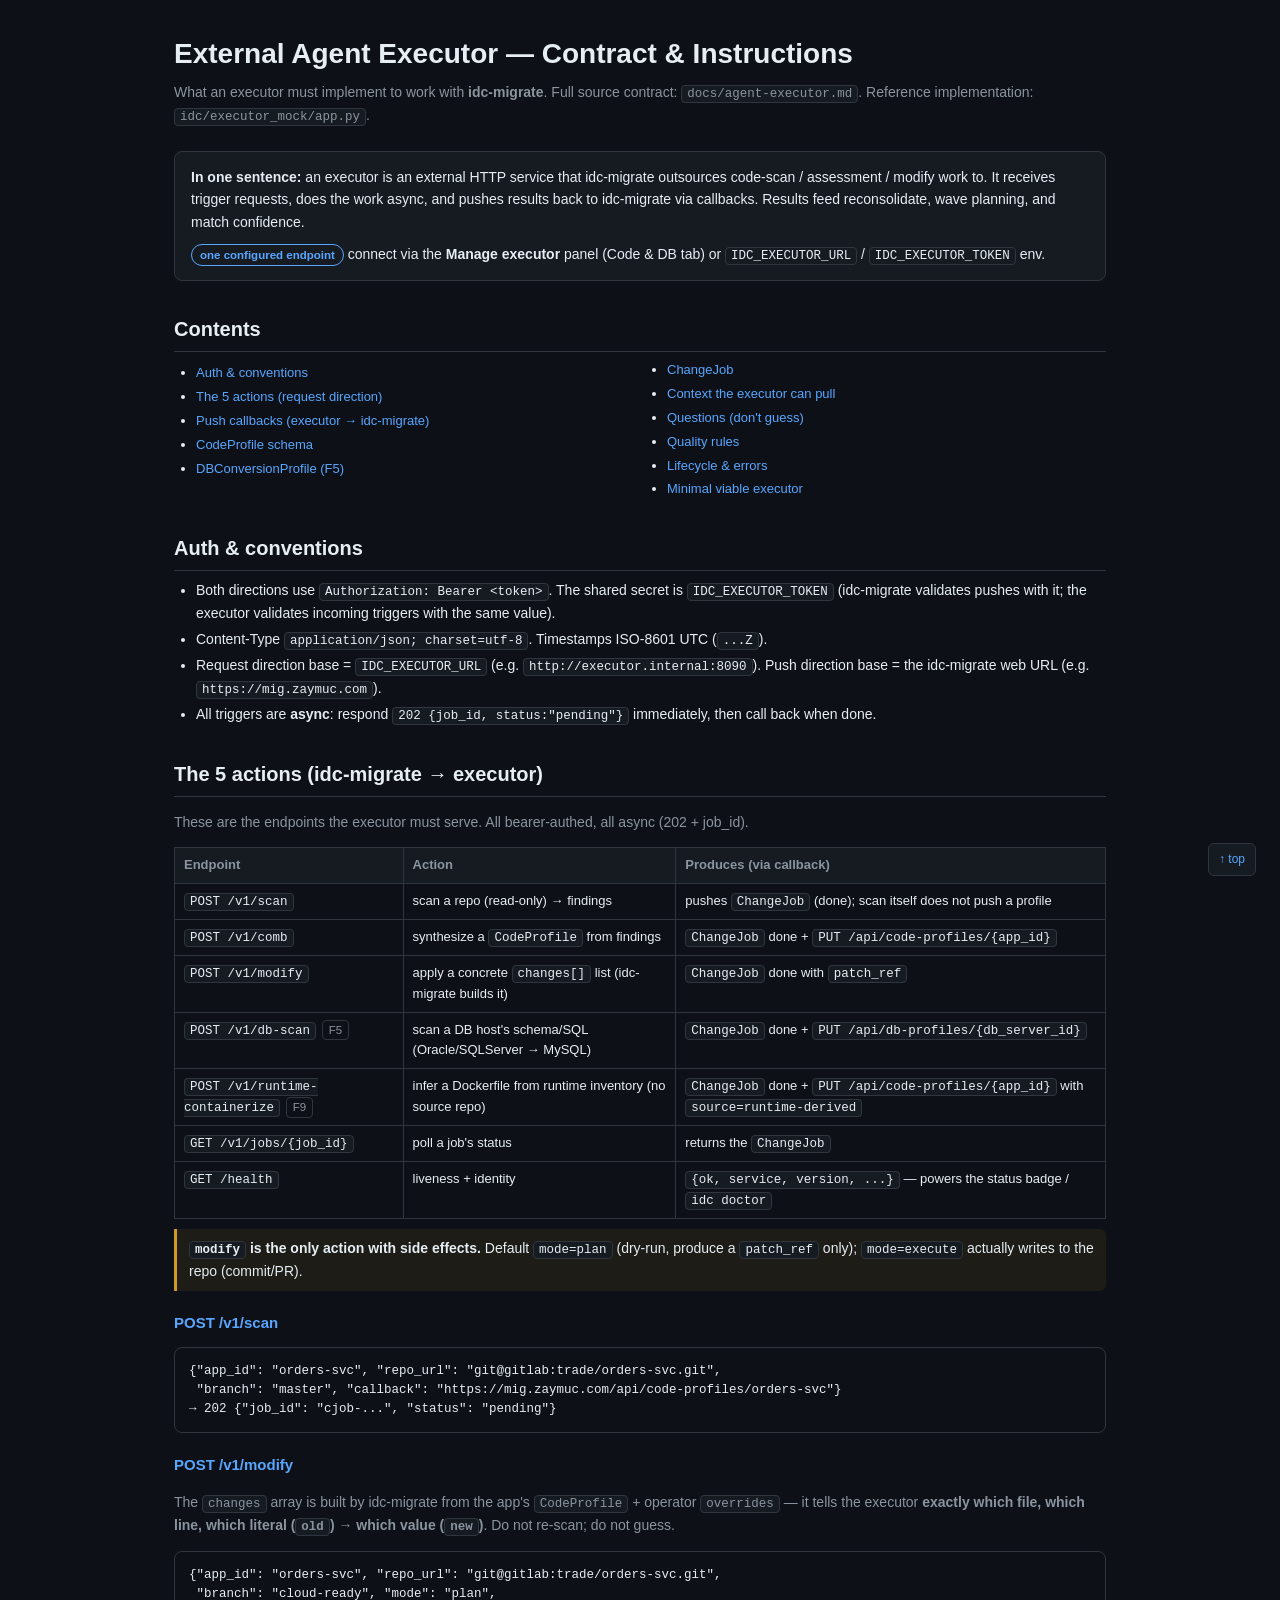
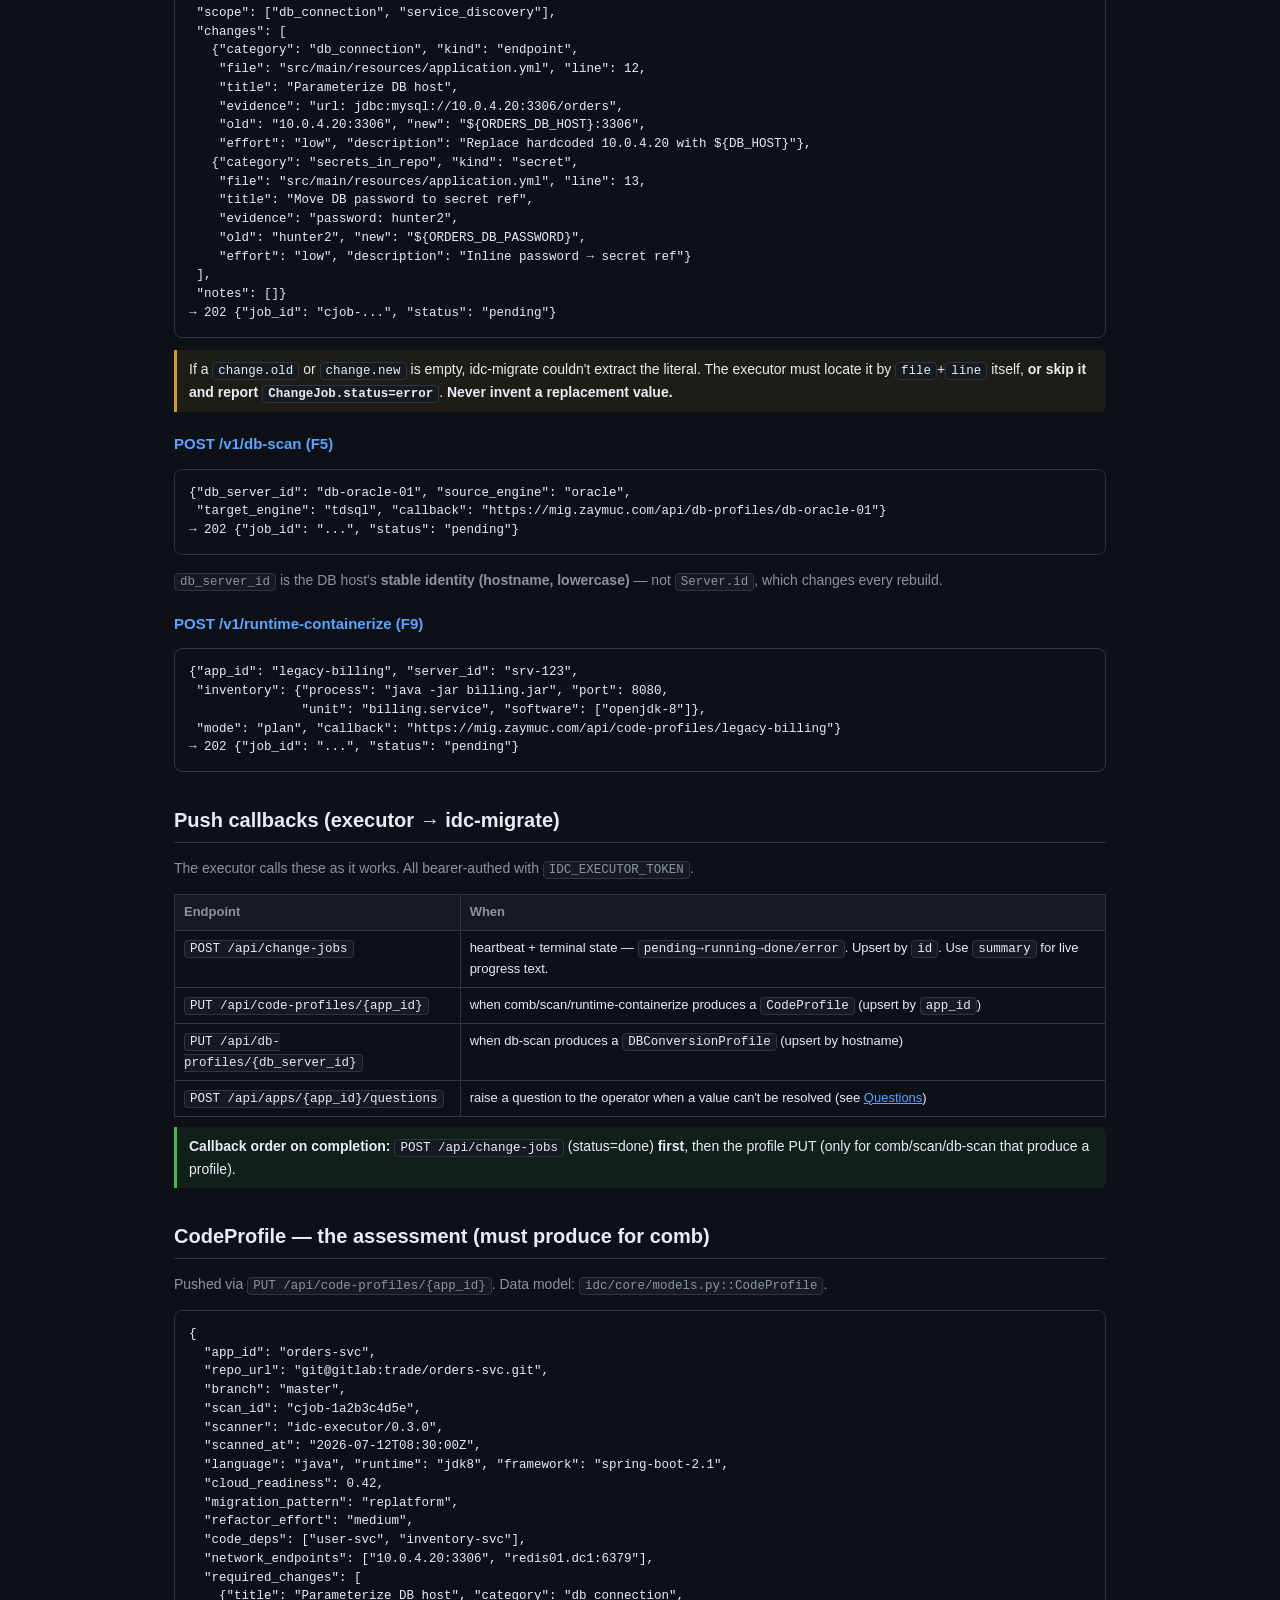
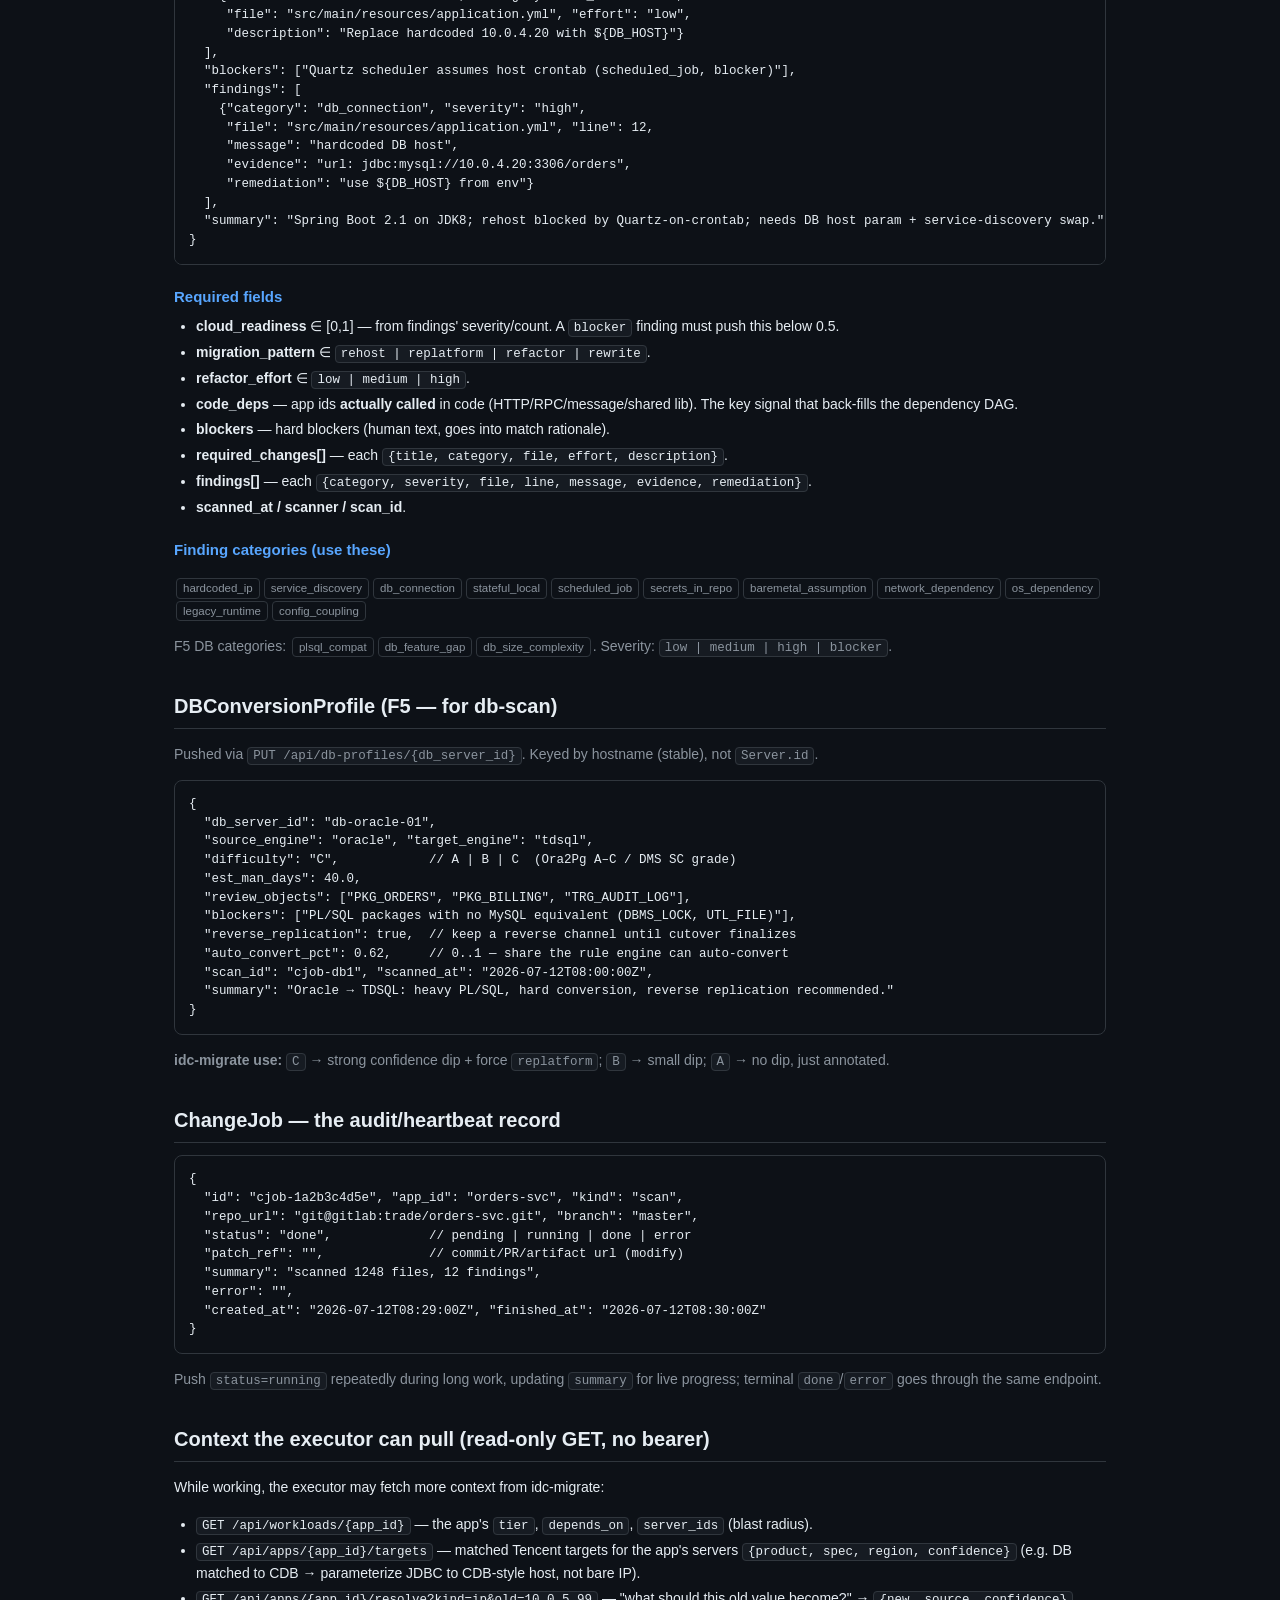
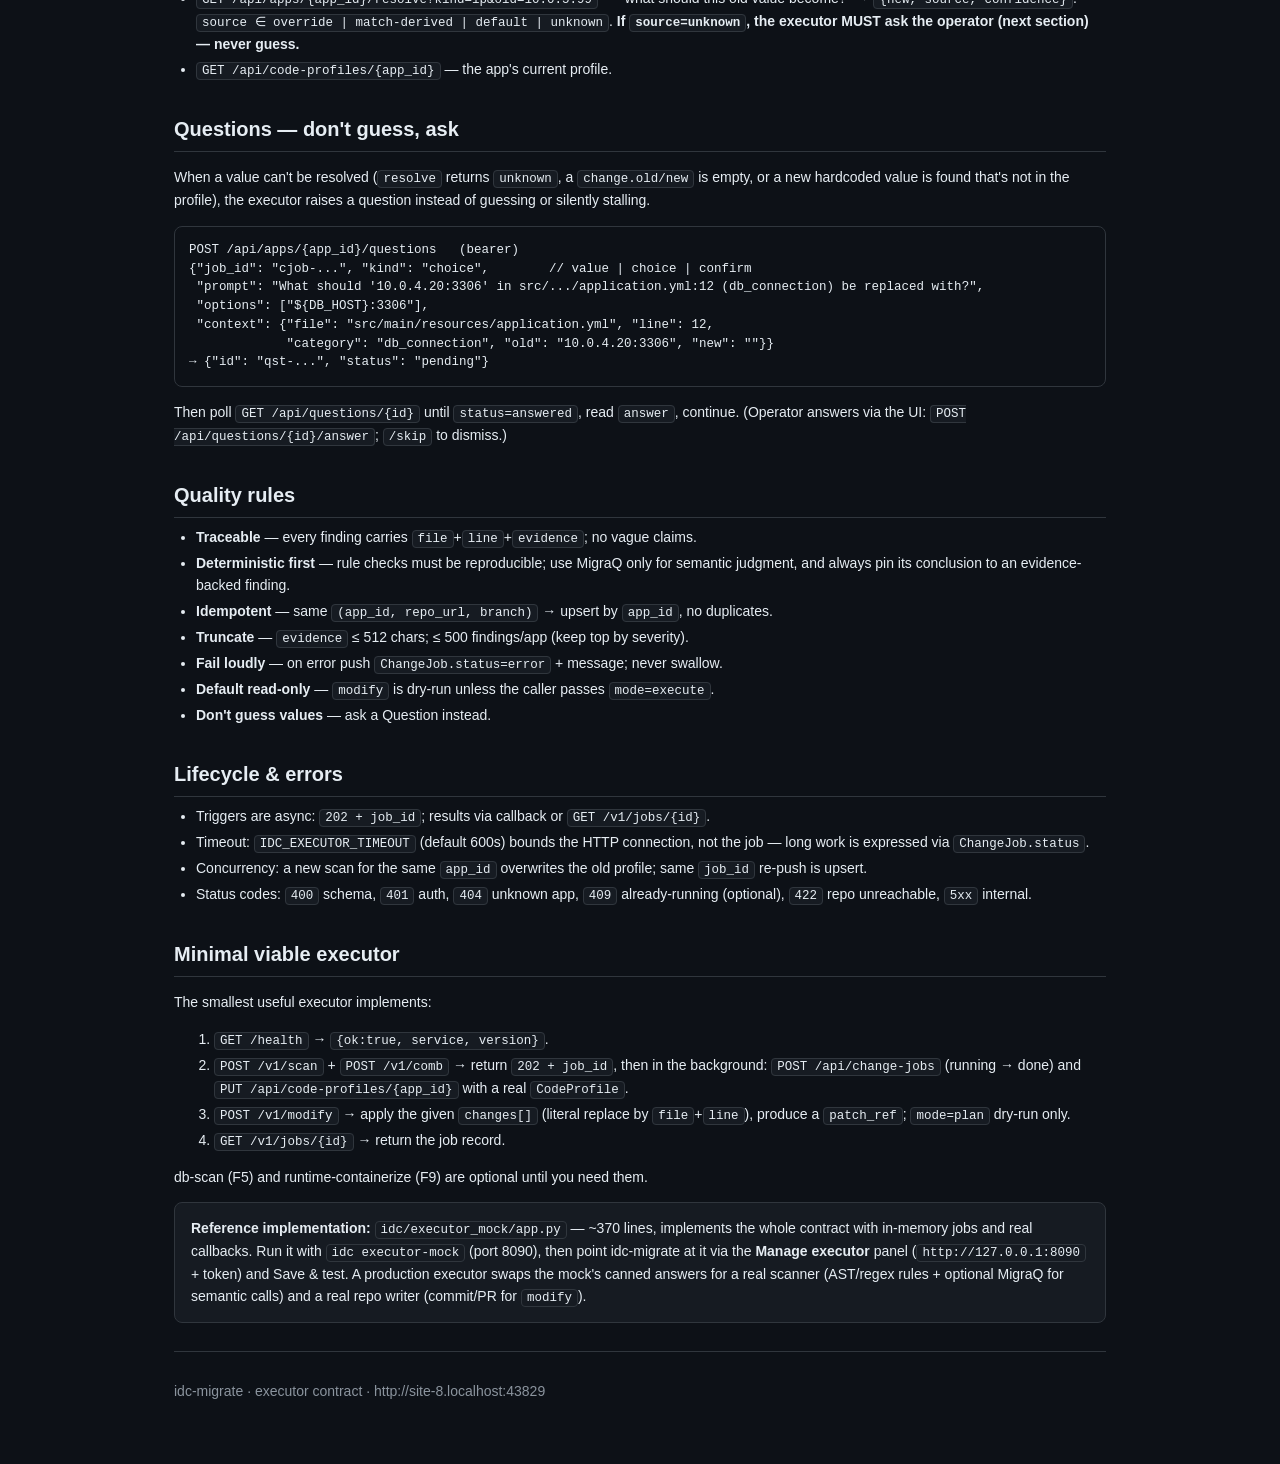
==== web/executor.html @ 14759201 "docs(executor): self-contained executor contract page at /executor A public, shareable HTML page an " ====
<!doctype html>
<html lang="en">
<head>
<meta charset="utf-8"/>
<meta name="viewport" content="width=device-width, initial-scale=1"/>
<title>Executor contract · idc-migrate</title>
<style>
  :root{--bg:#0d1117;--card:#161b22;--border:#30363d;--fg:#e6edf3;--muted:#8b949e;--accent:#58a6ff;--green:#3fb950;--amber:#d29922;--red:#f85149;--code:#0d1117}
  *{box-sizing:border-box}
  body{margin:0;background:var(--bg);color:var(--fg);font:14px/1.6 -apple-system,Segoe UI,Roboto,Helvetica,Arial,sans-serif}
  .wrap{max-width:980px;margin:0 auto;padding:32px 24px 80px}
  h1{font-size:28px;margin:0 0 4px}
  h2{font-size:20px;margin:32px 0 8px;padding-bottom:6px;border-bottom:1px solid var(--border)}
  h3{font-size:15px;margin:20px 0 6px;color:var(--accent)}
  .sub{color:var(--muted);margin:0 0 24px}
  a{color:var(--accent)}
  code,pre{font-family:ui-monospace,SFMono-Regular,Menlo,Consolas,monospace}
  code{background:var(--card);border:1px solid var(--border);padding:1px 5px;border-radius:4px;font-size:12.5px}
  pre{background:var(--code);border:1px solid var(--border);border-radius:8px;padding:14px;overflow:auto;font-size:12.5px;line-height:1.5}
  pre code{background:none;border:0;padding:0;font-size:inherit}
  table{width:100%;border-collapse:collapse;margin:10px 0;font-size:13px}
  th,td{border:1px solid var(--border);padding:7px 9px;text-align:left;vertical-align:top}
  th{background:var(--card);color:var(--muted);font-weight:600}
  .card{background:var(--card);border:1px solid var(--border);border-radius:8px;padding:14px 16px;margin:12px 0}
  .pill{display:inline-block;padding:1px 8px;border-radius:99px;font-size:11.5px;font-weight:600;border:1px solid var(--border)}
  .p-green{color:var(--green);border-color:var(--green)}
  .p-amber{color:var(--amber);border-color:var(--amber)}
  .p-red{color:var(--red);border-color:var(--red)}
  .p-blue{color:var(--accent);border-color:var(--accent)}
  ul{margin:6px 0;padding-left:22px}
  li{margin:3px 0}
  .muted{color:var(--muted)}
  .tag{display:inline-block;background:var(--bg);border:1px solid var(--border);border-radius:4px;padding:0 6px;font-size:11.5px;color:var(--muted);margin:0 2px}
  .toc{columns:2;column-gap:32px;font-size:13px}
  .toc a{text-decoration:none}
  .toc li{break-inside:avoid}
  .note{border-left:3px solid var(--amber);padding:8px 12px;background:rgba(210,153,34,.08);border-radius:0 6px 6px 0}
  .ok{border-left-color:var(--green);background:rgba(63,185,80,.08)}
  hr{border:0;border-top:1px solid var(--border);margin:28px 0}
  .top{position:fixed;right:24px;bottom:24px;background:var(--card);border:1px solid var(--border);border-radius:6px;padding:6px 10px;text-decoration:none;font-size:12px}
</style>
</head>
<body>
<div class="wrap">
  <h1>External Agent Executor — Contract &amp; Instructions</h1>
  <p class="sub">What an executor must implement to work with <b>idc-migrate</b>. Full source contract: <code>docs/agent-executor.md</code>. Reference implementation: <code>idc/executor_mock/app.py</code>.</p>

  <div class="card">
    <b>In one sentence:</b> an executor is an external HTTP service that idc-migrate outsources code-scan / assessment / modify work to. It receives trigger requests, does the work async, and pushes results back to idc-migrate via callbacks. Results feed reconsolidate, wave planning, and match confidence.
    <p style="margin:10px 0 0"><span class="pill p-blue">one configured endpoint</span> connect via the <b>Manage executor</b> panel (Code &amp; DB tab) or <code>IDC_EXECUTOR_URL</code> / <code>IDC_EXECUTOR_TOKEN</code> env.</p>
  </div>

  <h2 id="toc">Contents</h2>
  <ul class="toc">
    <li><a href="#auth">Auth &amp; conventions</a></li>
    <li><a href="#actions">The 5 actions (request direction)</a></li>
    <li><a href="#push">Push callbacks (executor → idc-migrate)</a></li>
    <li><a href="#codeprofile">CodeProfile schema</a></li>
    <li><a href="#dbprofile">DBConversionProfile (F5)</a></li>
    <li><a href="#changejob">ChangeJob</a></li>
    <li><a href="#context">Context the executor can pull</a></li>
    <li><a href="#questions">Questions (don't guess)</a></li>
    <li><a href="#quality">Quality rules</a></li>
    <li><a href="#lifecycle">Lifecycle &amp; errors</a></li>
    <li><a href="#minimal">Minimal viable executor</a></li>
  </ul>

  <h2 id="auth">Auth &amp; conventions</h2>
  <ul>
    <li>Both directions use <code>Authorization: Bearer &lt;token&gt;</code>. The shared secret is <code>IDC_EXECUTOR_TOKEN</code> (idc-migrate validates pushes with it; the executor validates incoming triggers with the same value).</li>
    <li>Content-Type <code>application/json; charset=utf-8</code>. Timestamps ISO-8601 UTC (<code>...Z</code>).</li>
    <li>Request direction base = <code>IDC_EXECUTOR_URL</code> (e.g. <code>http://executor.internal:8090</code>). Push direction base = the idc-migrate web URL (e.g. <code>https://mig.zaymuc.com</code>).</li>
    <li>All triggers are <b>async</b>: respond <code>202 {job_id, status:"pending"}</code> immediately, then call back when done.</li>
  </ul>

  <h2 id="actions">The 5 actions (idc-migrate → executor)</h2>
  <p class="muted">These are the endpoints the executor must serve. All bearer-authed, all async (202 + job_id).</p>
  <table>
    <tr><th>Endpoint</th><th>Action</th><th>Produces (via callback)</th></tr>
    <tr><td><code>POST /v1/scan</code></td><td>scan a repo (read-only) → findings</td><td>pushes <code>ChangeJob</code> (done); scan itself does not push a profile</td></tr>
    <tr><td><code>POST /v1/comb</code></td><td>synthesize a <code>CodeProfile</code> from findings</td><td><code>ChangeJob</code> done + <code>PUT /api/code-profiles/{app_id}</code></td></tr>
    <tr><td><code>POST /v1/modify</code></td><td>apply a concrete <code>changes[]</code> list (idc-migrate builds it)</td><td><code>ChangeJob</code> done with <code>patch_ref</code></td></tr>
    <tr><td><code>POST /v1/db-scan</code> <span class="tag">F5</span></td><td>scan a DB host's schema/SQL (Oracle/SQLServer → MySQL)</td><td><code>ChangeJob</code> done + <code>PUT /api/db-profiles/{db_server_id}</code></td></tr>
    <tr><td><code>POST /v1/runtime-containerize</code> <span class="tag">F9</span></td><td>infer a Dockerfile from runtime inventory (no source repo)</td><td><code>ChangeJob</code> done + <code>PUT /api/code-profiles/{app_id}</code> with <code>source=runtime-derived</code></td></tr>
    <tr><td><code>GET /v1/jobs/{job_id}</code></td><td>poll a job's status</td><td>returns the <code>ChangeJob</code></td></tr>
    <tr><td><code>GET /health</code></td><td>liveness + identity</td><td><code>{ok, service, version, ...}</code> — powers the status badge / <code>idc doctor</code></td></tr>
  </table>
  <div class="note"><b><code>modify</code> is the only action with side effects.</b> Default <code>mode=plan</code> (dry-run, produce a <code>patch_ref</code> only); <code>mode=execute</code> actually writes to the repo (commit/PR).</div>

  <h3>POST /v1/scan</h3>
<pre><code>{"app_id": "orders-svc", "repo_url": "git@gitlab:trade/orders-svc.git",
 "branch": "master", "callback": "https://mig.zaymuc.com/api/code-profiles/orders-svc"}
→ 202 {"job_id": "cjob-...", "status": "pending"}</code></pre>

  <h3>POST /v1/modify</h3>
  <p class="muted">The <code>changes</code> array is built by idc-migrate from the app's <code>CodeProfile</code> + operator <code>overrides</code> — it tells the executor <b>exactly which file, which line, which literal (<code>old</code>) → which value (<code>new</code>)</b>. Do not re-scan; do not guess.</p>
<pre><code>{"app_id": "orders-svc", "repo_url": "git@gitlab:trade/orders-svc.git",
 "branch": "cloud-ready", "mode": "plan",
 "scope": ["db_connection", "service_discovery"],
 "changes": [
   {"category": "db_connection", "kind": "endpoint",
    "file": "src/main/resources/application.yml", "line": 12,
    "title": "Parameterize DB host",
    "evidence": "url: jdbc:mysql://10.0.4.20:3306/orders",
    "old": "10.0.4.20:3306", "new": "${ORDERS_DB_HOST}:3306",
    "effort": "low", "description": "Replace hardcoded 10.0.4.20 with ${DB_HOST}"},
   {"category": "secrets_in_repo", "kind": "secret",
    "file": "src/main/resources/application.yml", "line": 13,
    "title": "Move DB password to secret ref",
    "evidence": "password: hunter2",
    "old": "hunter2", "new": "${ORDERS_DB_PASSWORD}",
    "effort": "low", "description": "Inline password → secret ref"}
 ],
 "notes": []}
→ 202 {"job_id": "cjob-...", "status": "pending"}</code></pre>
  <div class="note">If a <code>change.old</code> or <code>change.new</code> is empty, idc-migrate couldn't extract the literal. The executor must locate it by <code>file</code>+<code>line</code> itself, <b>or skip it and report <code>ChangeJob.status=error</code></b>. <b>Never invent a replacement value.</b></div>

  <h3>POST /v1/db-scan (F5)</h3>
<pre><code>{"db_server_id": "db-oracle-01", "source_engine": "oracle",
 "target_engine": "tdsql", "callback": "https://mig.zaymuc.com/api/db-profiles/db-oracle-01"}
→ 202 {"job_id": "...", "status": "pending"}</code></pre>
  <p class="muted"><code>db_server_id</code> is the DB host's <b>stable identity (hostname, lowercase)</b> — not <code>Server.id</code>, which changes every rebuild.</p>

  <h3>POST /v1/runtime-containerize (F9)</h3>
<pre><code>{"app_id": "legacy-billing", "server_id": "srv-123",
 "inventory": {"process": "java -jar billing.jar", "port": 8080,
               "unit": "billing.service", "software": ["openjdk-8"]},
 "mode": "plan", "callback": "https://mig.zaymuc.com/api/code-profiles/legacy-billing"}
→ 202 {"job_id": "...", "status": "pending"}</code></pre>

  <h2 id="push">Push callbacks (executor → idc-migrate)</h2>
  <p class="muted">The executor calls these as it works. All bearer-authed with <code>IDC_EXECUTOR_TOKEN</code>.</p>
  <table>
    <tr><th>Endpoint</th><th>When</th></tr>
    <tr><td><code>POST /api/change-jobs</code></td><td>heartbeat + terminal state — <code>pending→running→done/error</code>. Upsert by <code>id</code>. Use <code>summary</code> for live progress text.</td></tr>
    <tr><td><code>PUT /api/code-profiles/{app_id}</code></td><td>when comb/scan/runtime-containerize produces a <code>CodeProfile</code> (upsert by <code>app_id</code>)</td></tr>
    <tr><td><code>PUT /api/db-profiles/{db_server_id}</code></td><td>when db-scan produces a <code>DBConversionProfile</code> (upsert by hostname)</td></tr>
    <tr><td><code>POST /api/apps/{app_id}/questions</code></td><td>raise a question to the operator when a value can't be resolved (see <a href="#questions">Questions</a>)</td></tr>
  </table>
  <div class="note ok"><b>Callback order on completion:</b> <code>POST /api/change-jobs</code> (status=done) <b>first</b>, then the profile PUT (only for comb/scan/db-scan that produce a profile).</div>

  <h2 id="codeprofile">CodeProfile — the assessment (must produce for comb)</h2>
  <p class="muted">Pushed via <code>PUT /api/code-profiles/{app_id}</code>. Data model: <code>idc/core/models.py::CodeProfile</code>.</p>
<pre><code>{
  "app_id": "orders-svc",
  "repo_url": "git@gitlab:trade/orders-svc.git",
  "branch": "master",
  "scan_id": "cjob-1a2b3c4d5e",
  "scanner": "idc-executor/0.3.0",
  "scanned_at": "2026-07-12T08:30:00Z",
  "language": "java", "runtime": "jdk8", "framework": "spring-boot-2.1",
  "cloud_readiness": 0.42,
  "migration_pattern": "replatform",
  "refactor_effort": "medium",
  "code_deps": ["user-svc", "inventory-svc"],
  "network_endpoints": ["10.0.4.20:3306", "redis01.dc1:6379"],
  "required_changes": [
    {"title": "Parameterize DB host", "category": "db_connection",
     "file": "src/main/resources/application.yml", "effort": "low",
     "description": "Replace hardcoded 10.0.4.20 with ${DB_HOST}"}
  ],
  "blockers": ["Quartz scheduler assumes host crontab (scheduled_job, blocker)"],
  "findings": [
    {"category": "db_connection", "severity": "high",
     "file": "src/main/resources/application.yml", "line": 12,
     "message": "hardcoded DB host",
     "evidence": "url: jdbc:mysql://10.0.4.20:3306/orders",
     "remediation": "use ${DB_HOST} from env"}
  ],
  "summary": "Spring Boot 2.1 on JDK8; rehost blocked by Quartz-on-crontab; needs DB host param + service-discovery swap."
}</code></pre>
  <h3>Required fields</h3>
  <ul>
    <li><b>cloud_readiness</b> ∈ [0,1] — from findings' severity/count. A <code>blocker</code> finding must push this below 0.5.</li>
    <li><b>migration_pattern</b> ∈ <code>rehost | replatform | refactor | rewrite</code>.</li>
    <li><b>refactor_effort</b> ∈ <code>low | medium | high</code>.</li>
    <li><b>code_deps</b> — app ids <b>actually called</b> in code (HTTP/RPC/message/shared lib). The key signal that back-fills the dependency DAG.</li>
    <li><b>blockers</b> — hard blockers (human text, goes into match rationale).</li>
    <li><b>required_changes[]</b> — each <code>{title, category, file, effort, description}</code>.</li>
    <li><b>findings[]</b> — each <code>{category, severity, file, line, message, evidence, remediation}</code>.</li>
    <li><b>scanned_at / scanner / scan_id</b>.</li>
  </ul>
  <h3>Finding categories (use these)</h3>
  <p><span class="tag">hardcoded_ip</span><span class="tag">service_discovery</span><span class="tag">db_connection</span><span class="tag">stateful_local</span><span class="tag">scheduled_job</span><span class="tag">secrets_in_repo</span><span class="tag">baremetal_assumption</span><span class="tag">network_dependency</span><span class="tag">os_dependency</span><span class="tag">legacy_runtime</span><span class="tag">config_coupling</span></p>
  <p class="muted">F5 DB categories: <span class="tag">plsql_compat</span><span class="tag">db_feature_gap</span><span class="tag">db_size_complexity</span>. Severity: <code>low | medium | high | blocker</code>.</p>

  <h2 id="dbprofile">DBConversionProfile (F5 — for db-scan)</h2>
  <p class="muted">Pushed via <code>PUT /api/db-profiles/{db_server_id}</code>. Keyed by hostname (stable), not <code>Server.id</code>.</p>
<pre><code>{
  "db_server_id": "db-oracle-01",
  "source_engine": "oracle", "target_engine": "tdsql",
  "difficulty": "C",            // A | B | C  (Ora2Pg A–C / DMS SC grade)
  "est_man_days": 40.0,
  "review_objects": ["PKG_ORDERS", "PKG_BILLING", "TRG_AUDIT_LOG"],
  "blockers": ["PL/SQL packages with no MySQL equivalent (DBMS_LOCK, UTL_FILE)"],
  "reverse_replication": true,  // keep a reverse channel until cutover finalizes
  "auto_convert_pct": 0.62,     // 0..1 — share the rule engine can auto-convert
  "scan_id": "cjob-db1", "scanned_at": "2026-07-12T08:00:00Z",
  "summary": "Oracle → TDSQL: heavy PL/SQL, hard conversion, reverse replication recommended."
}</code></pre>
  <p class="muted"><b>idc-migrate use:</b> <code>C</code> → strong confidence dip + force <code>replatform</code>; <code>B</code> → small dip; <code>A</code> → no dip, just annotated.</p>

  <h2 id="changejob">ChangeJob — the audit/heartbeat record</h2>
<pre><code>{
  "id": "cjob-1a2b3c4d5e", "app_id": "orders-svc", "kind": "scan",
  "repo_url": "git@gitlab:trade/orders-svc.git", "branch": "master",
  "status": "done",             // pending | running | done | error
  "patch_ref": "",              // commit/PR/artifact url (modify)
  "summary": "scanned 1248 files, 12 findings",
  "error": "",
  "created_at": "2026-07-12T08:29:00Z", "finished_at": "2026-07-12T08:30:00Z"
}</code></pre>
  <p class="muted">Push <code>status=running</code> repeatedly during long work, updating <code>summary</code> for live progress; terminal <code>done</code>/<code>error</code> goes through the same endpoint.</p>

  <h2 id="context">Context the executor can pull (read-only GET, no bearer)</h2>
  <p>While working, the executor may fetch more context from idc-migrate:</p>
  <ul>
    <li><code>GET /api/workloads/{app_id}</code> — the app's <code>tier</code>, <code>depends_on</code>, <code>server_ids</code> (blast radius).</li>
    <li><code>GET /api/apps/{app_id}/targets</code> — matched Tencent targets for the app's servers <code>{product, spec, region, confidence}</code> (e.g. DB matched to CDB → parameterize JDBC to CDB-style host, not bare IP).</li>
    <li><code>GET /api/apps/{app_id}/resolve?kind=ip&amp;old=10.0.5.99</code> — "what should this old value become?" → <code>{new, source, confidence}</code>. <code>source ∈ override | match-derived | default | unknown</code>. <b>If <code>source=unknown</code>, the executor MUST ask the operator (next section) — never guess.</b></li>
    <li><code>GET /api/code-profiles/{app_id}</code> — the app's current profile.</li>
  </ul>

  <h2 id="questions">Questions — don't guess, ask</h2>
  <p>When a value can't be resolved (<code>resolve</code> returns <code>unknown</code>, a <code>change.old/new</code> is empty, or a new hardcoded value is found that's not in the profile), the executor raises a question instead of guessing or silently stalling.</p>
<pre><code>POST /api/apps/{app_id}/questions   (bearer)
{"job_id": "cjob-...", "kind": "choice",        // value | choice | confirm
 "prompt": "What should '10.0.4.20:3306' in src/.../application.yml:12 (db_connection) be replaced with?",
 "options": ["${DB_HOST}:3306"],
 "context": {"file": "src/main/resources/application.yml", "line": 12,
             "category": "db_connection", "old": "10.0.4.20:3306", "new": ""}}
→ {"id": "qst-...", "status": "pending"}</code></pre>
  <p>Then poll <code>GET /api/questions/{id}</code> until <code>status=answered</code>, read <code>answer</code>, continue. (Operator answers via the UI: <code>POST /api/questions/{id}/answer</code>; <code>/skip</code> to dismiss.)</p>

  <h2 id="quality">Quality rules</h2>
  <ul>
    <li><b>Traceable</b> — every finding carries <code>file</code>+<code>line</code>+<code>evidence</code>; no vague claims.</li>
    <li><b>Deterministic first</b> — rule checks must be reproducible; use MigraQ only for semantic judgment, and always pin its conclusion to an evidence-backed finding.</li>
    <li><b>Idempotent</b> — same <code>(app_id, repo_url, branch)</code> → upsert by <code>app_id</code>, no duplicates.</li>
    <li><b>Truncate</b> — <code>evidence</code> ≤ 512 chars; ≤ 500 findings/app (keep top by severity).</li>
    <li><b>Fail loudly</b> — on error push <code>ChangeJob.status=error</code> + message; never swallow.</li>
    <li><b>Default read-only</b> — <code>modify</code> is dry-run unless the caller passes <code>mode=execute</code>.</li>
    <li><b>Don't guess values</b> — ask a Question instead.</li>
  </ul>

  <h2 id="lifecycle">Lifecycle &amp; errors</h2>
  <ul>
    <li>Triggers are async: <code>202 + job_id</code>; results via callback or <code>GET /v1/jobs/{id}</code>.</li>
    <li>Timeout: <code>IDC_EXECUTOR_TIMEOUT</code> (default 600s) bounds the HTTP connection, not the job — long work is expressed via <code>ChangeJob.status</code>.</li>
    <li>Concurrency: a new scan for the same <code>app_id</code> overwrites the old profile; same <code>job_id</code> re-push is upsert.</li>
    <li>Status codes: <code>400</code> schema, <code>401</code> auth, <code>404</code> unknown app, <code>409</code> already-running (optional), <code>422</code> repo unreachable, <code>5xx</code> internal.</li>
  </ul>

  <h2 id="minimal">Minimal viable executor</h2>
  <p>The smallest useful executor implements:</p>
  <ol>
    <li><code>GET /health</code> → <code>{ok:true, service, version}</code>.</li>
    <li><code>POST /v1/scan</code> + <code>POST /v1/comb</code> → return <code>202 + job_id</code>, then in the background: <code>POST /api/change-jobs</code> (running → done) and <code>PUT /api/code-profiles/{app_id}</code> with a real <code>CodeProfile</code>.</li>
    <li><code>POST /v1/modify</code> → apply the given <code>changes[]</code> (literal replace by <code>file</code>+<code>line</code>), produce a <code>patch_ref</code>; <code>mode=plan</code> dry-run only.</li>
    <li><code>GET /v1/jobs/{id}</code> → return the job record.</li>
  </ol>
  <p>db-scan (F5) and runtime-containerize (F9) are optional until you need them.</p>
  <div class="card"><b>Reference implementation:</b> <code>idc/executor_mock/app.py</code> — ~370 lines, implements the whole contract with in-memory jobs and real callbacks. Run it with <code>idc executor-mock</code> (port 8090), then point idc-migrate at it via the <b>Manage executor</b> panel (<code>http://127.0.0.1:8090</code> + token) and Save &amp; test. A production executor swaps the mock's canned answers for a real scanner (AST/regex rules + optional MigraQ for semantic calls) and a real repo writer (commit/PR for <code>modify</code>).</div>

  <hr/>
  <p class="muted">idc-migrate · executor contract · <span id="base"></span></p>
</div>
<a class="top" href="#toc">↑ top</a>
<script>document.getElementById('base').textContent = location.origin;</script>
</body>
</html>
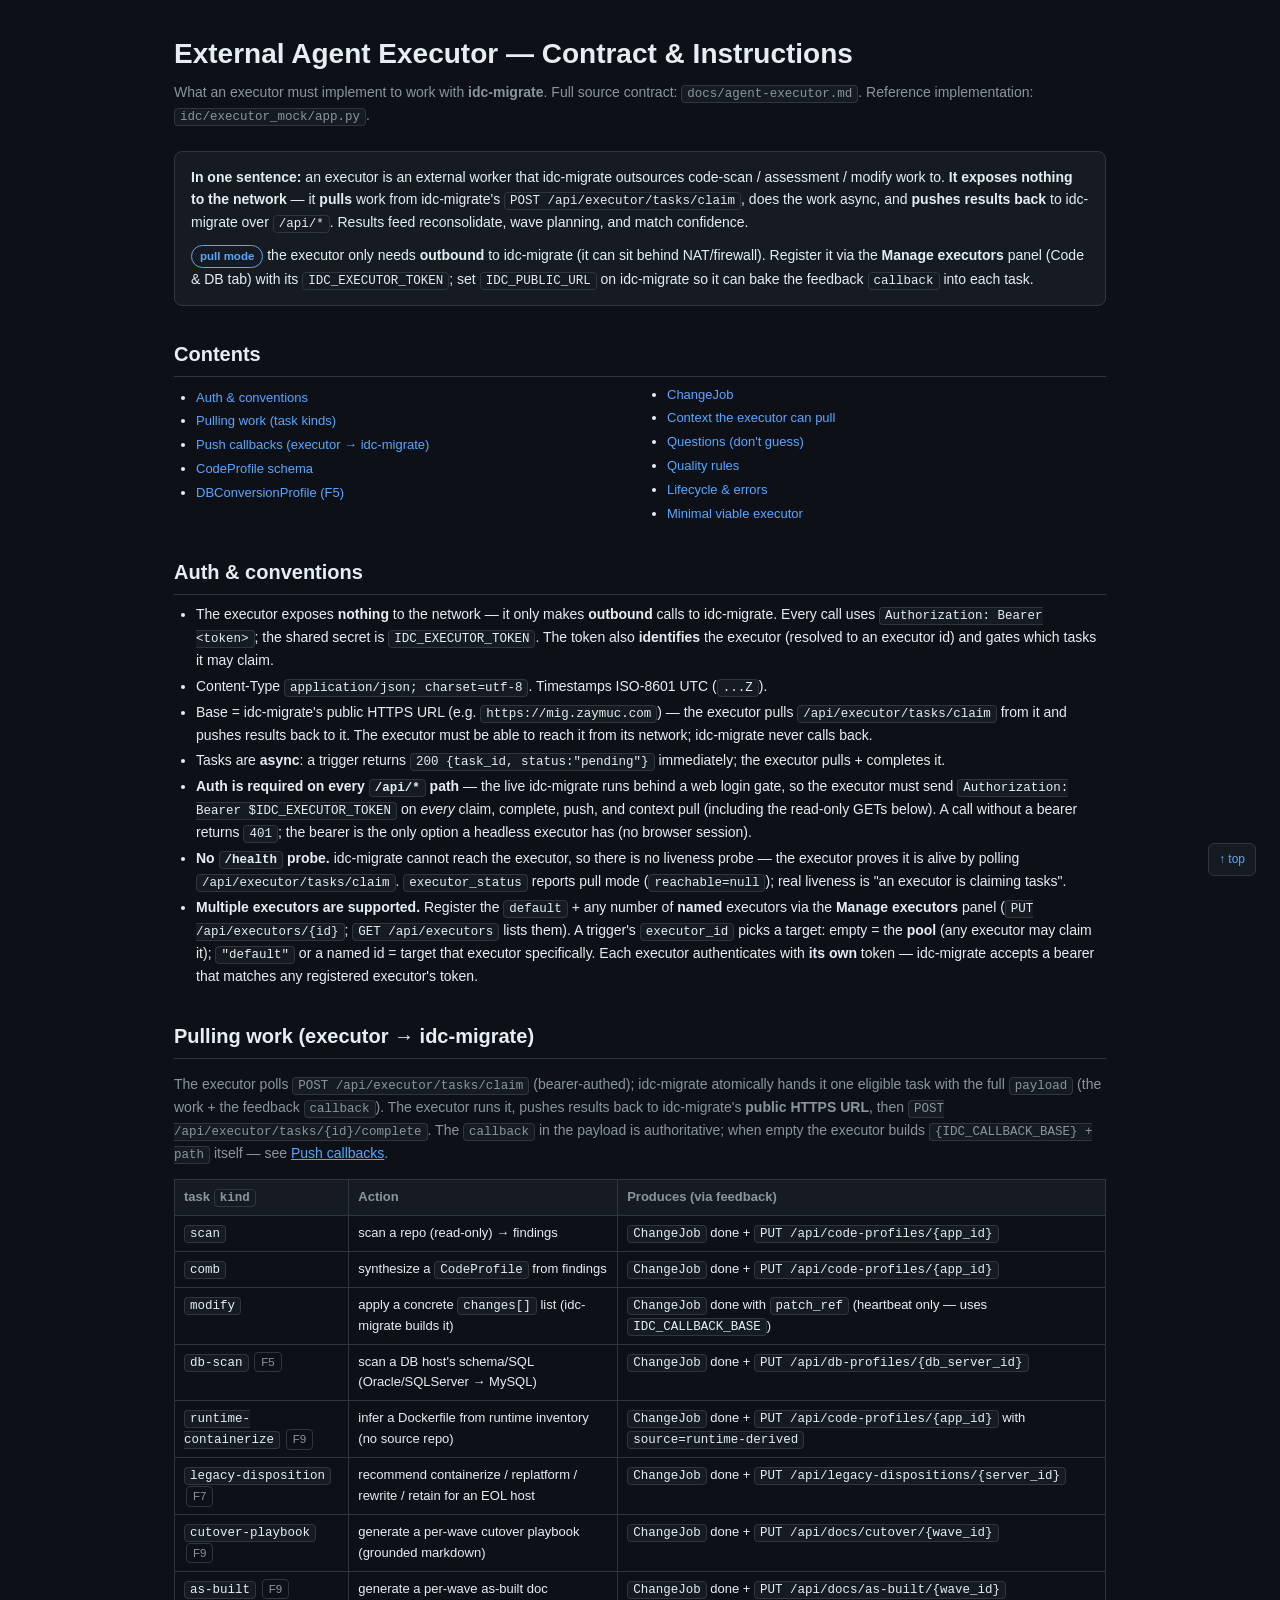
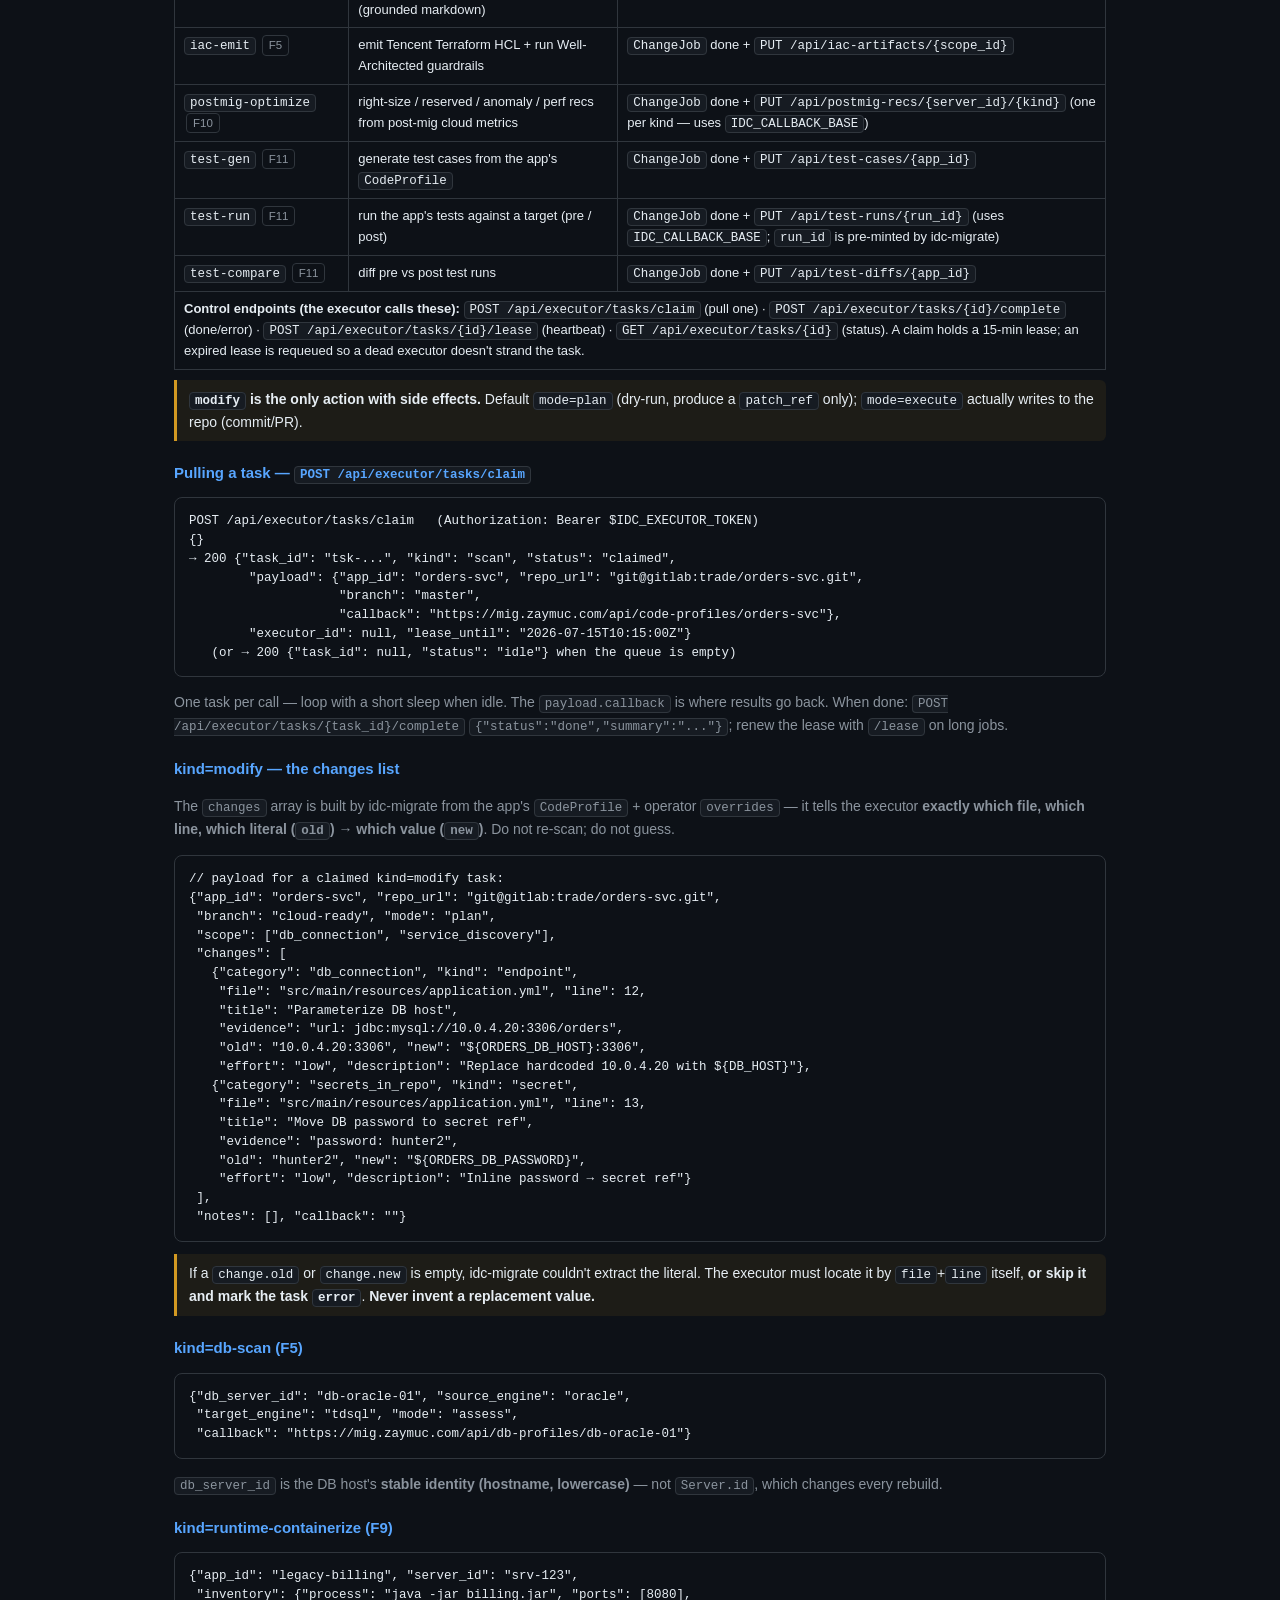
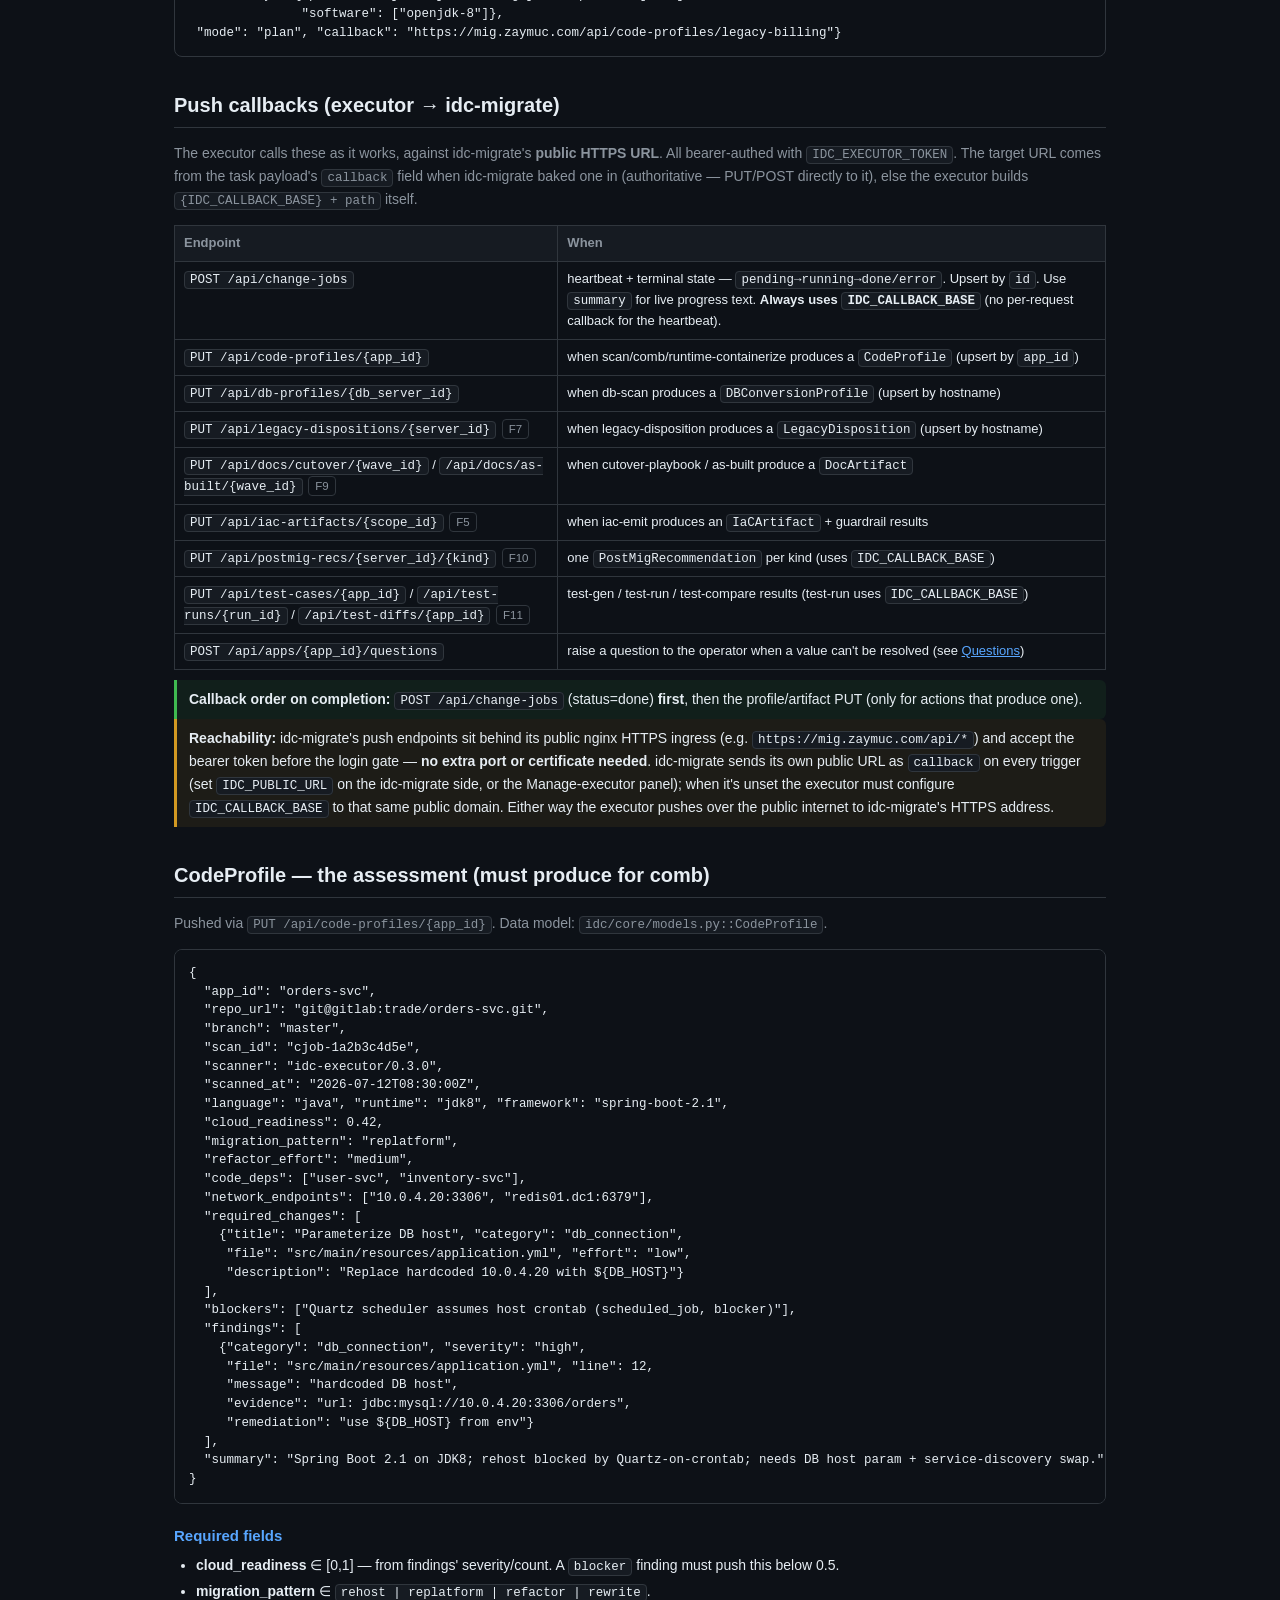
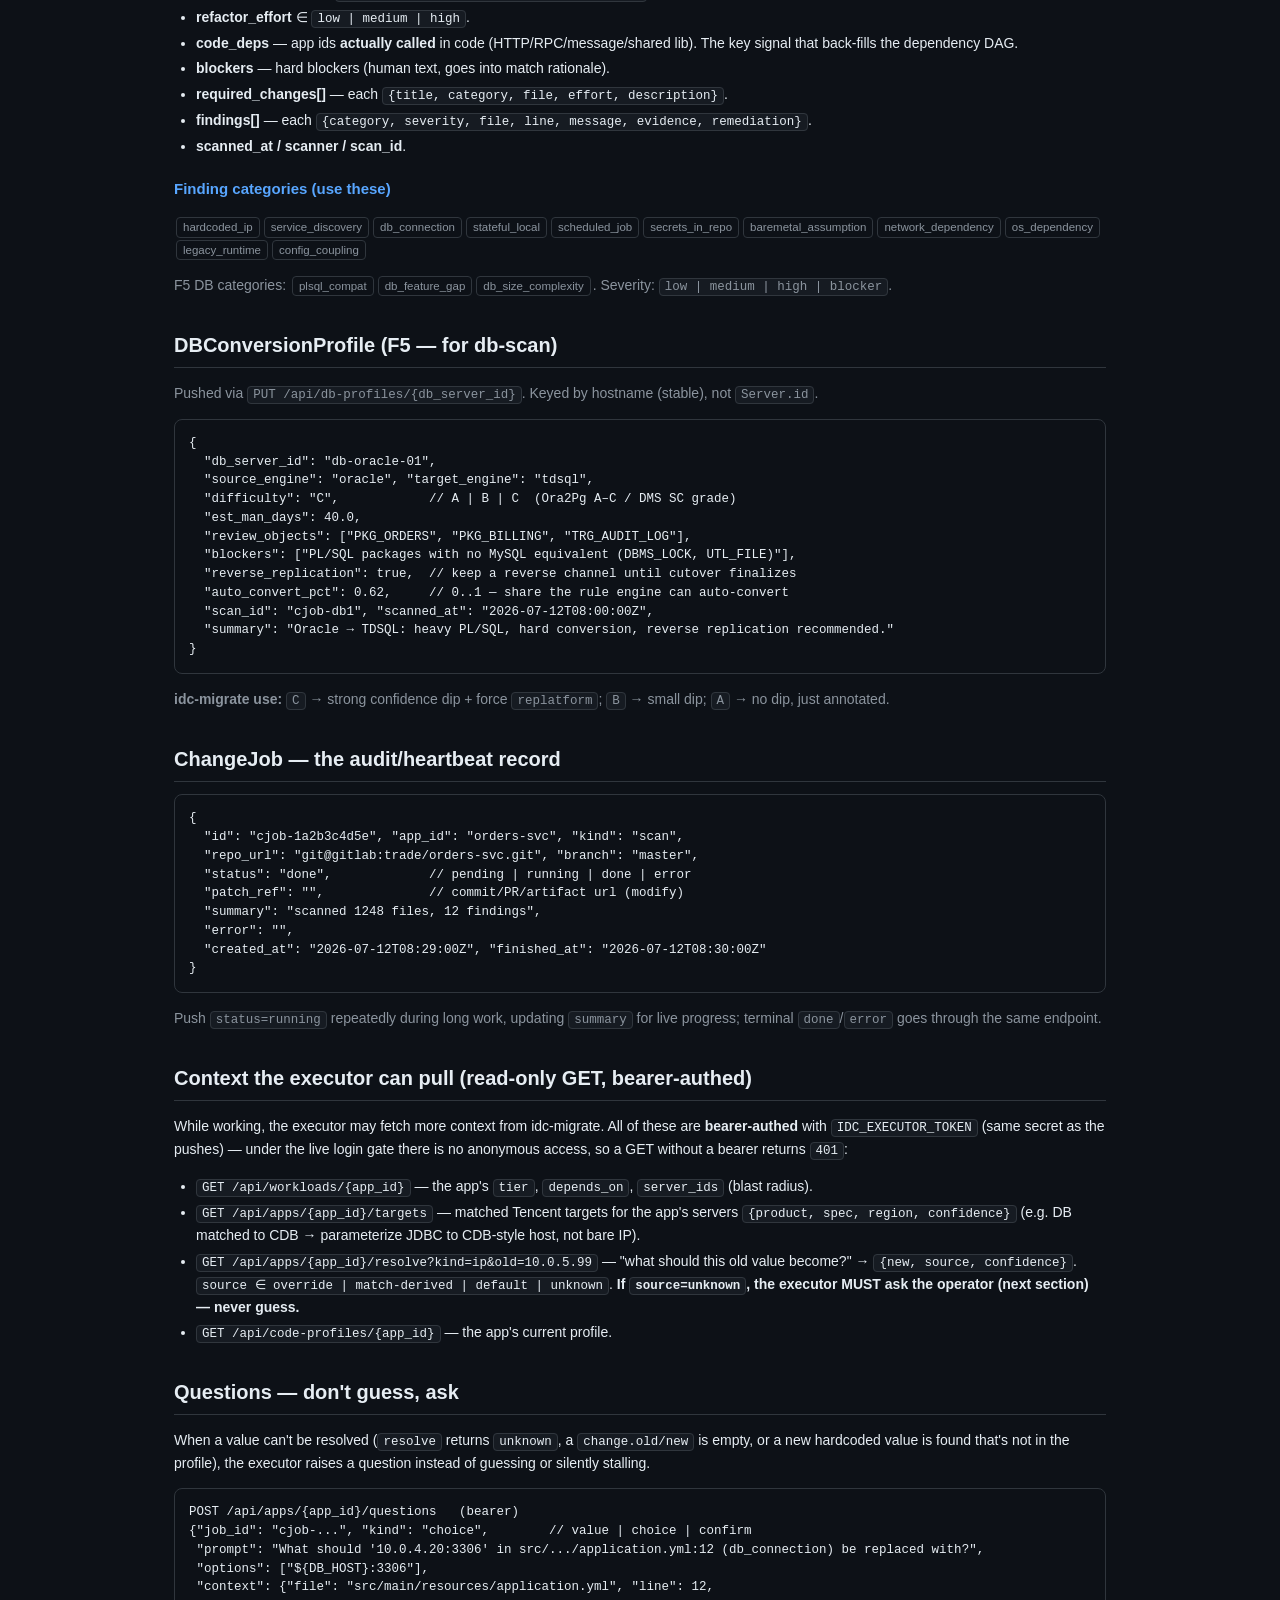
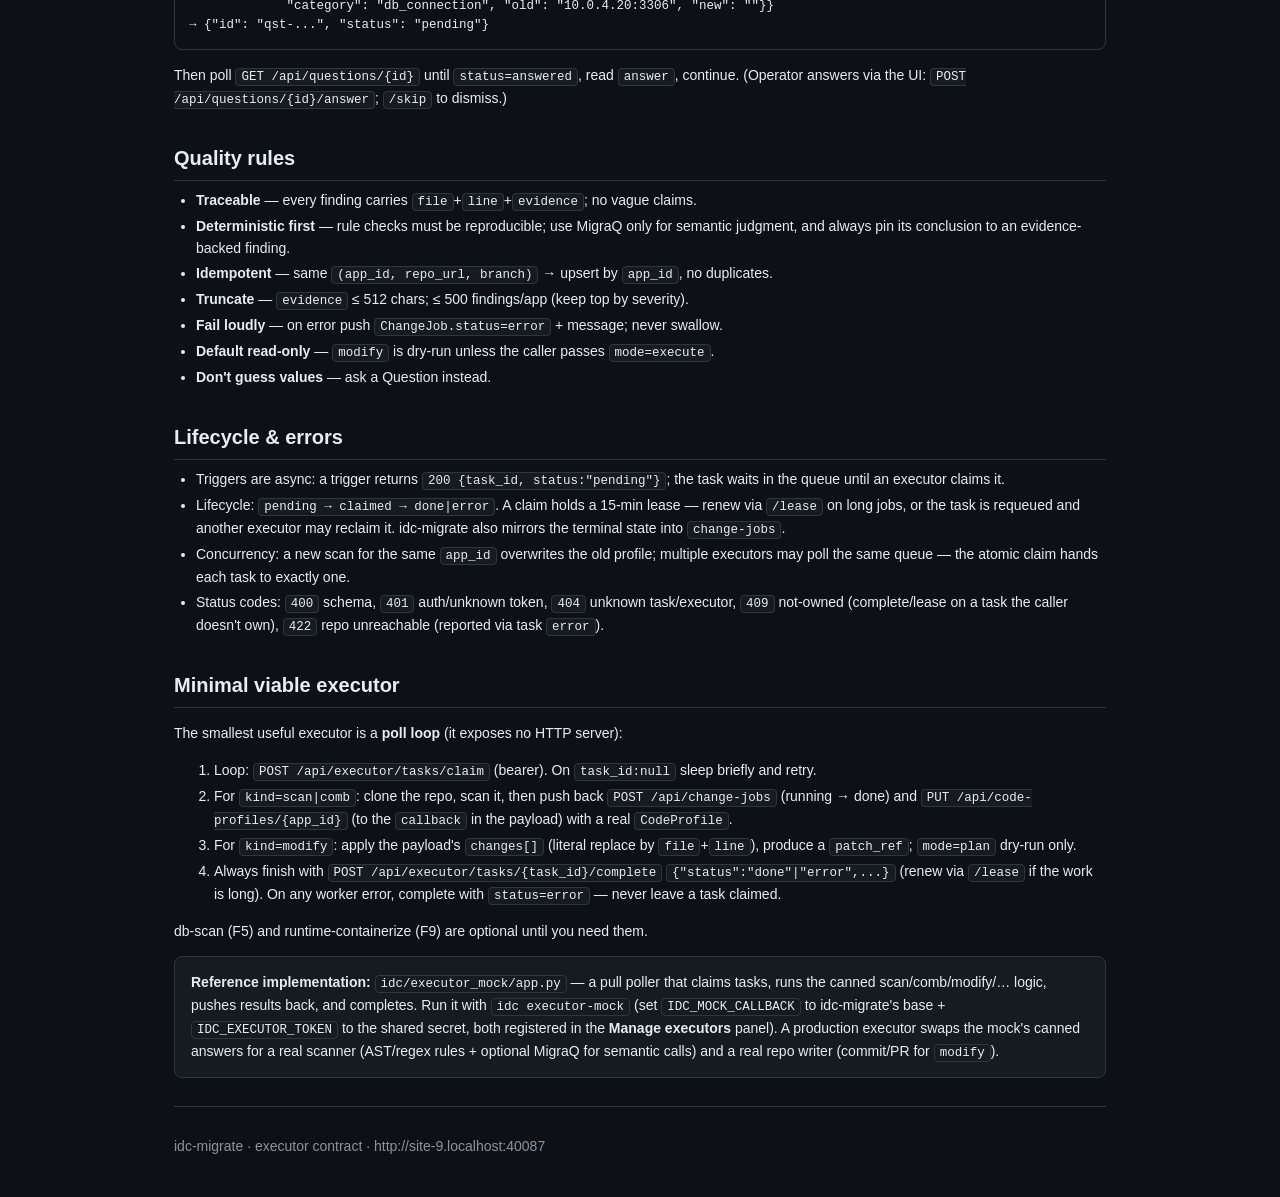
==== commit f626cfba: "feat(executor): pull/queue dispatch + named-executor registry Flip executor dispatch from push-trigg" ====
--- a/web/executor.html
+++ b/web/executor.html
@@ -46,14 +46,14 @@
   <p class="sub">What an executor must implement to work with <b>idc-migrate</b>. Full source contract: <code>docs/agent-executor.md</code>. Reference implementation: <code>idc/executor_mock/app.py</code>.</p>
 
   <div class="card">
-    <b>In one sentence:</b> an executor is an external HTTP service that idc-migrate outsources code-scan / assessment / modify work to. It receives trigger requests, does the work async, and pushes results back to idc-migrate via callbacks. Results feed reconsolidate, wave planning, and match confidence.
-    <p style="margin:10px 0 0"><span class="pill p-blue">one configured endpoint</span> connect via the <b>Manage executor</b> panel (Code &amp; DB tab) or <code>IDC_EXECUTOR_URL</code> / <code>IDC_EXECUTOR_TOKEN</code> env.</p>
+    <b>In one sentence:</b> an executor is an external worker that idc-migrate outsources code-scan / assessment / modify work to. <b>It exposes nothing to the network</b> — it <b>pulls</b> work from idc-migrate's <code>POST /api/executor/tasks/claim</code>, does the work async, and <b>pushes results back</b> to idc-migrate over <code>/api/*</code>. Results feed reconsolidate, wave planning, and match confidence.
+    <p style="margin:10px 0 0"><span class="pill p-blue">pull mode</span> the executor only needs <b>outbound</b> to idc-migrate (it can sit behind NAT/firewall). Register it via the <b>Manage executors</b> panel (Code &amp; DB tab) with its <code>IDC_EXECUTOR_TOKEN</code>; set <code>IDC_PUBLIC_URL</code> on idc-migrate so it can bake the feedback <code>callback</code> into each task.</p>
   </div>
 
   <h2 id="toc">Contents</h2>
   <ul class="toc">
     <li><a href="#auth">Auth &amp; conventions</a></li>
-    <li><a href="#actions">The 5 actions (request direction)</a></li>
+    <li><a href="#actions">Pulling work (task kinds)</a></li>
     <li><a href="#push">Push callbacks (executor → idc-migrate)</a></li>
     <li><a href="#codeprofile">CodeProfile schema</a></li>
     <li><a href="#dbprofile">DBConversionProfile (F5)</a></li>
@@ -67,34 +67,51 @@
 
   <h2 id="auth">Auth &amp; conventions</h2>
   <ul>
-    <li>Both directions use <code>Authorization: Bearer &lt;token&gt;</code>. The shared secret is <code>IDC_EXECUTOR_TOKEN</code> (idc-migrate validates pushes with it; the executor validates incoming triggers with the same value).</li>
+    <li>The executor exposes <b>nothing</b> to the network — it only makes <b>outbound</b> calls to idc-migrate. Every call uses <code>Authorization: Bearer &lt;token&gt;</code>; the shared secret is <code>IDC_EXECUTOR_TOKEN</code>. The token also <b>identifies</b> the executor (resolved to an executor id) and gates which tasks it may claim.</li>
     <li>Content-Type <code>application/json; charset=utf-8</code>. Timestamps ISO-8601 UTC (<code>...Z</code>).</li>
-    <li>Request direction base = <code>IDC_EXECUTOR_URL</code> (e.g. <code>http://executor.internal:8090</code>). Push direction base = the idc-migrate web URL (e.g. <code>https://mig.zaymuc.com</code>).</li>
-    <li>All triggers are <b>async</b>: respond <code>202 {job_id, status:"pending"}</code> immediately, then call back when done.</li>
-  </ul>
-
-  <h2 id="actions">The 5 actions (idc-migrate → executor)</h2>
-  <p class="muted">These are the endpoints the executor must serve. All bearer-authed, all async (202 + job_id).</p>
+    <li>Base = idc-migrate's public HTTPS URL (e.g. <code>https://mig.zaymuc.com</code>) — the executor pulls <code>/api/executor/tasks/claim</code> from it and pushes results back to it. The executor must be able to reach it from its network; idc-migrate never calls back.</li>
+    <li>Tasks are <b>async</b>: a trigger returns <code>200 {task_id, status:"pending"}</code> immediately; the executor pulls + completes it.</li>
+    <li><b>Auth is required on every <code>/api/*</code> path</b> — the live idc-migrate runs behind a web login gate, so the executor must send <code>Authorization: Bearer $IDC_EXECUTOR_TOKEN</code> on <em>every</em> claim, complete, push, and context pull (including the read-only GETs below). A call without a bearer returns <code>401</code>; the bearer is the only option a headless executor has (no browser session).</li>
+    <li><b>No <code>/health</code> probe.</b> idc-migrate cannot reach the executor, so there is no liveness probe — the executor proves it is alive by polling <code>/api/executor/tasks/claim</code>. <code>executor_status</code> reports pull mode (<code>reachable=null</code>); real liveness is "an executor is claiming tasks".</li>
+    <li><b>Multiple executors are supported.</b> Register the <code>default</code> + any number of <b>named</b> executors via the <b>Manage executors</b> panel (<code>PUT /api/executors/{id}</code>; <code>GET /api/executors</code> lists them). A trigger's <code>executor_id</code> picks a target: empty = the <b>pool</b> (any executor may claim it); <code>"default"</code> or a named id = target that executor specifically. Each executor authenticates with <b>its own</b> token — idc-migrate accepts a bearer that matches any registered executor's token.</li>
+  </ul>
+
+  <h2 id="actions">Pulling work (executor → idc-migrate)</h2>
+  <p class="muted">The executor polls <code>POST /api/executor/tasks/claim</code> (bearer-authed); idc-migrate atomically hands it one eligible task with the full <code>payload</code> (the work + the feedback <code>callback</code>). The executor runs it, pushes results back to idc-migrate's <b>public HTTPS URL</b>, then <code>POST /api/executor/tasks/{id}/complete</code>. The <code>callback</code> in the payload is authoritative; when empty the executor builds <code>{IDC_CALLBACK_BASE} + path</code> itself — see <a href="#push">Push callbacks</a>.</p>
   <table>
-    <tr><th>Endpoint</th><th>Action</th><th>Produces (via callback)</th></tr>
-    <tr><td><code>POST /v1/scan</code></td><td>scan a repo (read-only) → findings</td><td>pushes <code>ChangeJob</code> (done); scan itself does not push a profile</td></tr>
-    <tr><td><code>POST /v1/comb</code></td><td>synthesize a <code>CodeProfile</code> from findings</td><td><code>ChangeJob</code> done + <code>PUT /api/code-profiles/{app_id}</code></td></tr>
-    <tr><td><code>POST /v1/modify</code></td><td>apply a concrete <code>changes[]</code> list (idc-migrate builds it)</td><td><code>ChangeJob</code> done with <code>patch_ref</code></td></tr>
-    <tr><td><code>POST /v1/db-scan</code> <span class="tag">F5</span></td><td>scan a DB host's schema/SQL (Oracle/SQLServer → MySQL)</td><td><code>ChangeJob</code> done + <code>PUT /api/db-profiles/{db_server_id}</code></td></tr>
-    <tr><td><code>POST /v1/runtime-containerize</code> <span class="tag">F9</span></td><td>infer a Dockerfile from runtime inventory (no source repo)</td><td><code>ChangeJob</code> done + <code>PUT /api/code-profiles/{app_id}</code> with <code>source=runtime-derived</code></td></tr>
-    <tr><td><code>GET /v1/jobs/{job_id}</code></td><td>poll a job's status</td><td>returns the <code>ChangeJob</code></td></tr>
-    <tr><td><code>GET /health</code></td><td>liveness + identity</td><td><code>{ok, service, version, ...}</code> — powers the status badge / <code>idc doctor</code></td></tr>
+    <tr><th>task <code>kind</code></th><th>Action</th><th>Produces (via feedback)</th></tr>
+    <tr><td><code>scan</code></td><td>scan a repo (read-only) → findings</td><td><code>ChangeJob</code> done + <code>PUT /api/code-profiles/{app_id}</code></td></tr>
+    <tr><td><code>comb</code></td><td>synthesize a <code>CodeProfile</code> from findings</td><td><code>ChangeJob</code> done + <code>PUT /api/code-profiles/{app_id}</code></td></tr>
+    <tr><td><code>modify</code></td><td>apply a concrete <code>changes[]</code> list (idc-migrate builds it)</td><td><code>ChangeJob</code> done with <code>patch_ref</code> (heartbeat only — uses <code>IDC_CALLBACK_BASE</code>)</td></tr>
+    <tr><td><code>db-scan</code> <span class="tag">F5</span></td><td>scan a DB host's schema/SQL (Oracle/SQLServer → MySQL)</td><td><code>ChangeJob</code> done + <code>PUT /api/db-profiles/{db_server_id}</code></td></tr>
+    <tr><td><code>runtime-containerize</code> <span class="tag">F9</span></td><td>infer a Dockerfile from runtime inventory (no source repo)</td><td><code>ChangeJob</code> done + <code>PUT /api/code-profiles/{app_id}</code> with <code>source=runtime-derived</code></td></tr>
+    <tr><td><code>legacy-disposition</code> <span class="tag">F7</span></td><td>recommend containerize / replatform / rewrite / retain for an EOL host</td><td><code>ChangeJob</code> done + <code>PUT /api/legacy-dispositions/{server_id}</code></td></tr>
+    <tr><td><code>cutover-playbook</code> <span class="tag">F9</span></td><td>generate a per-wave cutover playbook (grounded markdown)</td><td><code>ChangeJob</code> done + <code>PUT /api/docs/cutover/{wave_id}</code></td></tr>
+    <tr><td><code>as-built</code> <span class="tag">F9</span></td><td>generate a per-wave as-built doc (grounded markdown)</td><td><code>ChangeJob</code> done + <code>PUT /api/docs/as-built/{wave_id}</code></td></tr>
+    <tr><td><code>iac-emit</code> <span class="tag">F5</span></td><td>emit Tencent Terraform HCL + run Well-Architected guardrails</td><td><code>ChangeJob</code> done + <code>PUT /api/iac-artifacts/{scope_id}</code></td></tr>
+    <tr><td><code>postmig-optimize</code> <span class="tag">F10</span></td><td>right-size / reserved / anomaly / perf recs from post-mig cloud metrics</td><td><code>ChangeJob</code> done + <code>PUT /api/postmig-recs/{server_id}/{kind}</code> (one per kind — uses <code>IDC_CALLBACK_BASE</code>)</td></tr>
+    <tr><td><code>test-gen</code> <span class="tag">F11</span></td><td>generate test cases from the app's <code>CodeProfile</code></td><td><code>ChangeJob</code> done + <code>PUT /api/test-cases/{app_id}</code></td></tr>
+    <tr><td><code>test-run</code> <span class="tag">F11</span></td><td>run the app's tests against a target (pre / post)</td><td><code>ChangeJob</code> done + <code>PUT /api/test-runs/{run_id}</code> (uses <code>IDC_CALLBACK_BASE</code>; <code>run_id</code> is pre-minted by idc-migrate)</td></tr>
+    <tr><td><code>test-compare</code> <span class="tag">F11</span></td><td>diff pre vs post test runs</td><td><code>ChangeJob</code> done + <code>PUT /api/test-diffs/{app_id}</code></td></tr>
+    <tr><td colspan="3"><b>Control endpoints (the executor calls these):</b> <code>POST /api/executor/tasks/claim</code> (pull one) · <code>POST /api/executor/tasks/{id}/complete</code> (done/error) · <code>POST /api/executor/tasks/{id}/lease</code> (heartbeat) · <code>GET /api/executor/tasks/{id}</code> (status). A claim holds a 15-min lease; an expired lease is requeued so a dead executor doesn't strand the task.</td></tr>
   </table>
   <div class="note"><b><code>modify</code> is the only action with side effects.</b> Default <code>mode=plan</code> (dry-run, produce a <code>patch_ref</code> only); <code>mode=execute</code> actually writes to the repo (commit/PR).</div>
 
-  <h3>POST /v1/scan</h3>
-<pre><code>{"app_id": "orders-svc", "repo_url": "git@gitlab:trade/orders-svc.git",
- "branch": "master", "callback": "https://mig.zaymuc.com/api/code-profiles/orders-svc"}
-→ 202 {"job_id": "cjob-...", "status": "pending"}</code></pre>
-
-  <h3>POST /v1/modify</h3>
+  <h3>Pulling a task — <code>POST /api/executor/tasks/claim</code></h3>
+<pre><code>POST /api/executor/tasks/claim   (Authorization: Bearer $IDC_EXECUTOR_TOKEN)
+{}
+→ 200 {"task_id": "tsk-...", "kind": "scan", "status": "claimed",
+        "payload": {"app_id": "orders-svc", "repo_url": "git@gitlab:trade/orders-svc.git",
+                    "branch": "master",
+                    "callback": "https://mig.zaymuc.com/api/code-profiles/orders-svc"},
+        "executor_id": null, "lease_until": "2026-07-15T10:15:00Z"}
+   (or → 200 {"task_id": null, "status": "idle"} when the queue is empty)</code></pre>
+  <p class="muted">One task per call — loop with a short sleep when idle. The <code>payload.callback</code> is where results go back. When done: <code>POST /api/executor/tasks/{task_id}/complete</code> <code>{"status":"done","summary":"..."}</code>; renew the lease with <code>/lease</code> on long jobs.</p>
+
+  <h3>kind=modify — the changes list</h3>
   <p class="muted">The <code>changes</code> array is built by idc-migrate from the app's <code>CodeProfile</code> + operator <code>overrides</code> — it tells the executor <b>exactly which file, which line, which literal (<code>old</code>) → which value (<code>new</code>)</b>. Do not re-scan; do not guess.</p>
-<pre><code>{"app_id": "orders-svc", "repo_url": "git@gitlab:trade/orders-svc.git",
+<pre><code>// payload for a claimed kind=modify task:
+{"app_id": "orders-svc", "repo_url": "git@gitlab:trade/orders-svc.git",
  "branch": "cloud-ready", "mode": "plan",
  "scope": ["db_connection", "service_discovery"],
  "changes": [
@@ -111,33 +128,37 @@
     "old": "hunter2", "new": "${ORDERS_DB_PASSWORD}",
     "effort": "low", "description": "Inline password → secret ref"}
  ],
- "notes": []}
-→ 202 {"job_id": "cjob-...", "status": "pending"}</code></pre>
-  <div class="note">If a <code>change.old</code> or <code>change.new</code> is empty, idc-migrate couldn't extract the literal. The executor must locate it by <code>file</code>+<code>line</code> itself, <b>or skip it and report <code>ChangeJob.status=error</code></b>. <b>Never invent a replacement value.</b></div>
-
-  <h3>POST /v1/db-scan (F5)</h3>
+ "notes": [], "callback": ""}</code></pre>
+  <div class="note">If a <code>change.old</code> or <code>change.new</code> is empty, idc-migrate couldn't extract the literal. The executor must locate it by <code>file</code>+<code>line</code> itself, <b>or skip it and mark the task <code>error</code></b>. <b>Never invent a replacement value.</b></div>
+
+  <h3>kind=db-scan (F5)</h3>
 <pre><code>{"db_server_id": "db-oracle-01", "source_engine": "oracle",
- "target_engine": "tdsql", "callback": "https://mig.zaymuc.com/api/db-profiles/db-oracle-01"}
-→ 202 {"job_id": "...", "status": "pending"}</code></pre>
+ "target_engine": "tdsql", "mode": "assess",
+ "callback": "https://mig.zaymuc.com/api/db-profiles/db-oracle-01"}</code></pre>
   <p class="muted"><code>db_server_id</code> is the DB host's <b>stable identity (hostname, lowercase)</b> — not <code>Server.id</code>, which changes every rebuild.</p>
 
-  <h3>POST /v1/runtime-containerize (F9)</h3>
+  <h3>kind=runtime-containerize (F9)</h3>
 <pre><code>{"app_id": "legacy-billing", "server_id": "srv-123",
- "inventory": {"process": "java -jar billing.jar", "port": 8080,
-               "unit": "billing.service", "software": ["openjdk-8"]},
- "mode": "plan", "callback": "https://mig.zaymuc.com/api/code-profiles/legacy-billing"}
-→ 202 {"job_id": "...", "status": "pending"}</code></pre>
+ "inventory": {"process": "java -jar billing.jar", "ports": [8080],
+               "software": ["openjdk-8"]},
+ "mode": "plan", "callback": "https://mig.zaymuc.com/api/code-profiles/legacy-billing"}</code></pre>
 
   <h2 id="push">Push callbacks (executor → idc-migrate)</h2>
-  <p class="muted">The executor calls these as it works. All bearer-authed with <code>IDC_EXECUTOR_TOKEN</code>.</p>
+  <p class="muted">The executor calls these as it works, against idc-migrate's <b>public HTTPS URL</b>. All bearer-authed with <code>IDC_EXECUTOR_TOKEN</code>. The target URL comes from the task payload's <code>callback</code> field when idc-migrate baked one in (authoritative — PUT/POST directly to it), else the executor builds <code>{IDC_CALLBACK_BASE} + path</code> itself.</p>
   <table>
     <tr><th>Endpoint</th><th>When</th></tr>
-    <tr><td><code>POST /api/change-jobs</code></td><td>heartbeat + terminal state — <code>pending→running→done/error</code>. Upsert by <code>id</code>. Use <code>summary</code> for live progress text.</td></tr>
-    <tr><td><code>PUT /api/code-profiles/{app_id}</code></td><td>when comb/scan/runtime-containerize produces a <code>CodeProfile</code> (upsert by <code>app_id</code>)</td></tr>
+    <tr><td><code>POST /api/change-jobs</code></td><td>heartbeat + terminal state — <code>pending→running→done/error</code>. Upsert by <code>id</code>. Use <code>summary</code> for live progress text. <b>Always uses <code>IDC_CALLBACK_BASE</code></b> (no per-request callback for the heartbeat).</td></tr>
+    <tr><td><code>PUT /api/code-profiles/{app_id}</code></td><td>when scan/comb/runtime-containerize produces a <code>CodeProfile</code> (upsert by <code>app_id</code>)</td></tr>
     <tr><td><code>PUT /api/db-profiles/{db_server_id}</code></td><td>when db-scan produces a <code>DBConversionProfile</code> (upsert by hostname)</td></tr>
+    <tr><td><code>PUT /api/legacy-dispositions/{server_id}</code> <span class="tag">F7</span></td><td>when legacy-disposition produces a <code>LegacyDisposition</code> (upsert by hostname)</td></tr>
+    <tr><td><code>PUT /api/docs/cutover/{wave_id}</code> / <code>/api/docs/as-built/{wave_id}</code> <span class="tag">F9</span></td><td>when cutover-playbook / as-built produce a <code>DocArtifact</code></td></tr>
+    <tr><td><code>PUT /api/iac-artifacts/{scope_id}</code> <span class="tag">F5</span></td><td>when iac-emit produces an <code>IaCArtifact</code> + guardrail results</td></tr>
+    <tr><td><code>PUT /api/postmig-recs/{server_id}/{kind}</code> <span class="tag">F10</span></td><td>one <code>PostMigRecommendation</code> per kind (uses <code>IDC_CALLBACK_BASE</code>)</td></tr>
+    <tr><td><code>PUT /api/test-cases/{app_id}</code> / <code>/api/test-runs/{run_id}</code> / <code>/api/test-diffs/{app_id}</code> <span class="tag">F11</span></td><td>test-gen / test-run / test-compare results (test-run uses <code>IDC_CALLBACK_BASE</code>)</td></tr>
     <tr><td><code>POST /api/apps/{app_id}/questions</code></td><td>raise a question to the operator when a value can't be resolved (see <a href="#questions">Questions</a>)</td></tr>
   </table>
-  <div class="note ok"><b>Callback order on completion:</b> <code>POST /api/change-jobs</code> (status=done) <b>first</b>, then the profile PUT (only for comb/scan/db-scan that produce a profile).</div>
+  <div class="note ok"><b>Callback order on completion:</b> <code>POST /api/change-jobs</code> (status=done) <b>first</b>, then the profile/artifact PUT (only for actions that produce one).</div>
+  <div class="note"><b>Reachability:</b> idc-migrate's push endpoints sit behind its public nginx HTTPS ingress (e.g. <code>https://mig.zaymuc.com/api/*</code>) and accept the bearer token before the login gate — <b>no extra port or certificate needed</b>. idc-migrate sends its own public URL as <code>callback</code> on every trigger (set <code>IDC_PUBLIC_URL</code> on the idc-migrate side, or the Manage-executor panel); when it's unset the executor must configure <code>IDC_CALLBACK_BASE</code> to that same public domain. Either way the executor pushes over the public internet to idc-migrate's HTTPS address.</div>
 
   <h2 id="codeprofile">CodeProfile — the assessment (must produce for comb)</h2>
   <p class="muted">Pushed via <code>PUT /api/code-profiles/{app_id}</code>. Data model: <code>idc/core/models.py::CodeProfile</code>.</p>
@@ -212,8 +233,8 @@
 }</code></pre>
   <p class="muted">Push <code>status=running</code> repeatedly during long work, updating <code>summary</code> for live progress; terminal <code>done</code>/<code>error</code> goes through the same endpoint.</p>
 
-  <h2 id="context">Context the executor can pull (read-only GET, no bearer)</h2>
-  <p>While working, the executor may fetch more context from idc-migrate:</p>
+  <h2 id="context">Context the executor can pull (read-only GET, bearer-authed)</h2>
+  <p>While working, the executor may fetch more context from idc-migrate. All of these are <b>bearer-authed</b> with <code>IDC_EXECUTOR_TOKEN</code> (same secret as the pushes) — under the live login gate there is no anonymous access, so a GET without a bearer returns <code>401</code>:</p>
   <ul>
     <li><code>GET /api/workloads/{app_id}</code> — the app's <code>tier</code>, <code>depends_on</code>, <code>server_ids</code> (blast radius).</li>
     <li><code>GET /api/apps/{app_id}/targets</code> — matched Tencent targets for the app's servers <code>{product, spec, region, confidence}</code> (e.g. DB matched to CDB → parameterize JDBC to CDB-style host, not bare IP).</li>
@@ -245,22 +266,22 @@
 
   <h2 id="lifecycle">Lifecycle &amp; errors</h2>
   <ul>
-    <li>Triggers are async: <code>202 + job_id</code>; results via callback or <code>GET /v1/jobs/{id}</code>.</li>
-    <li>Timeout: <code>IDC_EXECUTOR_TIMEOUT</code> (default 600s) bounds the HTTP connection, not the job — long work is expressed via <code>ChangeJob.status</code>.</li>
-    <li>Concurrency: a new scan for the same <code>app_id</code> overwrites the old profile; same <code>job_id</code> re-push is upsert.</li>
-    <li>Status codes: <code>400</code> schema, <code>401</code> auth, <code>404</code> unknown app, <code>409</code> already-running (optional), <code>422</code> repo unreachable, <code>5xx</code> internal.</li>
+    <li>Triggers are async: a trigger returns <code>200 {task_id, status:"pending"}</code>; the task waits in the queue until an executor claims it.</li>
+    <li>Lifecycle: <code>pending → claimed → done|error</code>. A claim holds a 15-min lease — renew via <code>/lease</code> on long jobs, or the task is requeued and another executor may reclaim it. idc-migrate also mirrors the terminal state into <code>change-jobs</code>.</li>
+    <li>Concurrency: a new scan for the same <code>app_id</code> overwrites the old profile; multiple executors may poll the same queue — the atomic claim hands each task to exactly one.</li>
+    <li>Status codes: <code>400</code> schema, <code>401</code> auth/unknown token, <code>404</code> unknown task/executor, <code>409</code> not-owned (complete/lease on a task the caller doesn't own), <code>422</code> repo unreachable (reported via task <code>error</code>).</li>
   </ul>
 
   <h2 id="minimal">Minimal viable executor</h2>
-  <p>The smallest useful executor implements:</p>
+  <p>The smallest useful executor is a <b>poll loop</b> (it exposes no HTTP server):</p>
   <ol>
-    <li><code>GET /health</code> → <code>{ok:true, service, version}</code>.</li>
-    <li><code>POST /v1/scan</code> + <code>POST /v1/comb</code> → return <code>202 + job_id</code>, then in the background: <code>POST /api/change-jobs</code> (running → done) and <code>PUT /api/code-profiles/{app_id}</code> with a real <code>CodeProfile</code>.</li>
-    <li><code>POST /v1/modify</code> → apply the given <code>changes[]</code> (literal replace by <code>file</code>+<code>line</code>), produce a <code>patch_ref</code>; <code>mode=plan</code> dry-run only.</li>
-    <li><code>GET /v1/jobs/{id}</code> → return the job record.</li>
+    <li>Loop: <code>POST /api/executor/tasks/claim</code> (bearer). On <code>task_id:null</code> sleep briefly and retry.</li>
+    <li>For <code>kind=scan|comb</code>: clone the repo, scan it, then push back <code>POST /api/change-jobs</code> (running → done) and <code>PUT /api/code-profiles/{app_id}</code> (to the <code>callback</code> in the payload) with a real <code>CodeProfile</code>.</li>
+    <li>For <code>kind=modify</code>: apply the payload's <code>changes[]</code> (literal replace by <code>file</code>+<code>line</code>), produce a <code>patch_ref</code>; <code>mode=plan</code> dry-run only.</li>
+    <li>Always finish with <code>POST /api/executor/tasks/{task_id}/complete</code> <code>{"status":"done"|"error",...}</code> (renew via <code>/lease</code> if the work is long). On any worker error, complete with <code>status=error</code> — never leave a task claimed.</li>
   </ol>
   <p>db-scan (F5) and runtime-containerize (F9) are optional until you need them.</p>
-  <div class="card"><b>Reference implementation:</b> <code>idc/executor_mock/app.py</code> — ~370 lines, implements the whole contract with in-memory jobs and real callbacks. Run it with <code>idc executor-mock</code> (port 8090), then point idc-migrate at it via the <b>Manage executor</b> panel (<code>http://127.0.0.1:8090</code> + token) and Save &amp; test. A production executor swaps the mock's canned answers for a real scanner (AST/regex rules + optional MigraQ for semantic calls) and a real repo writer (commit/PR for <code>modify</code>).</div>
+  <div class="card"><b>Reference implementation:</b> <code>idc/executor_mock/app.py</code> — a pull poller that claims tasks, runs the canned scan/comb/modify/… logic, pushes results back, and completes. Run it with <code>idc executor-mock</code> (set <code>IDC_MOCK_CALLBACK</code> to idc-migrate's base + <code>IDC_EXECUTOR_TOKEN</code> to the shared secret, both registered in the <b>Manage executors</b> panel). A production executor swaps the mock's canned answers for a real scanner (AST/regex rules + optional MigraQ for semantic calls) and a real repo writer (commit/PR for <code>modify</code>).</div>
 
   <hr/>
   <p class="muted">idc-migrate · executor contract · <span id="base"></span></p>
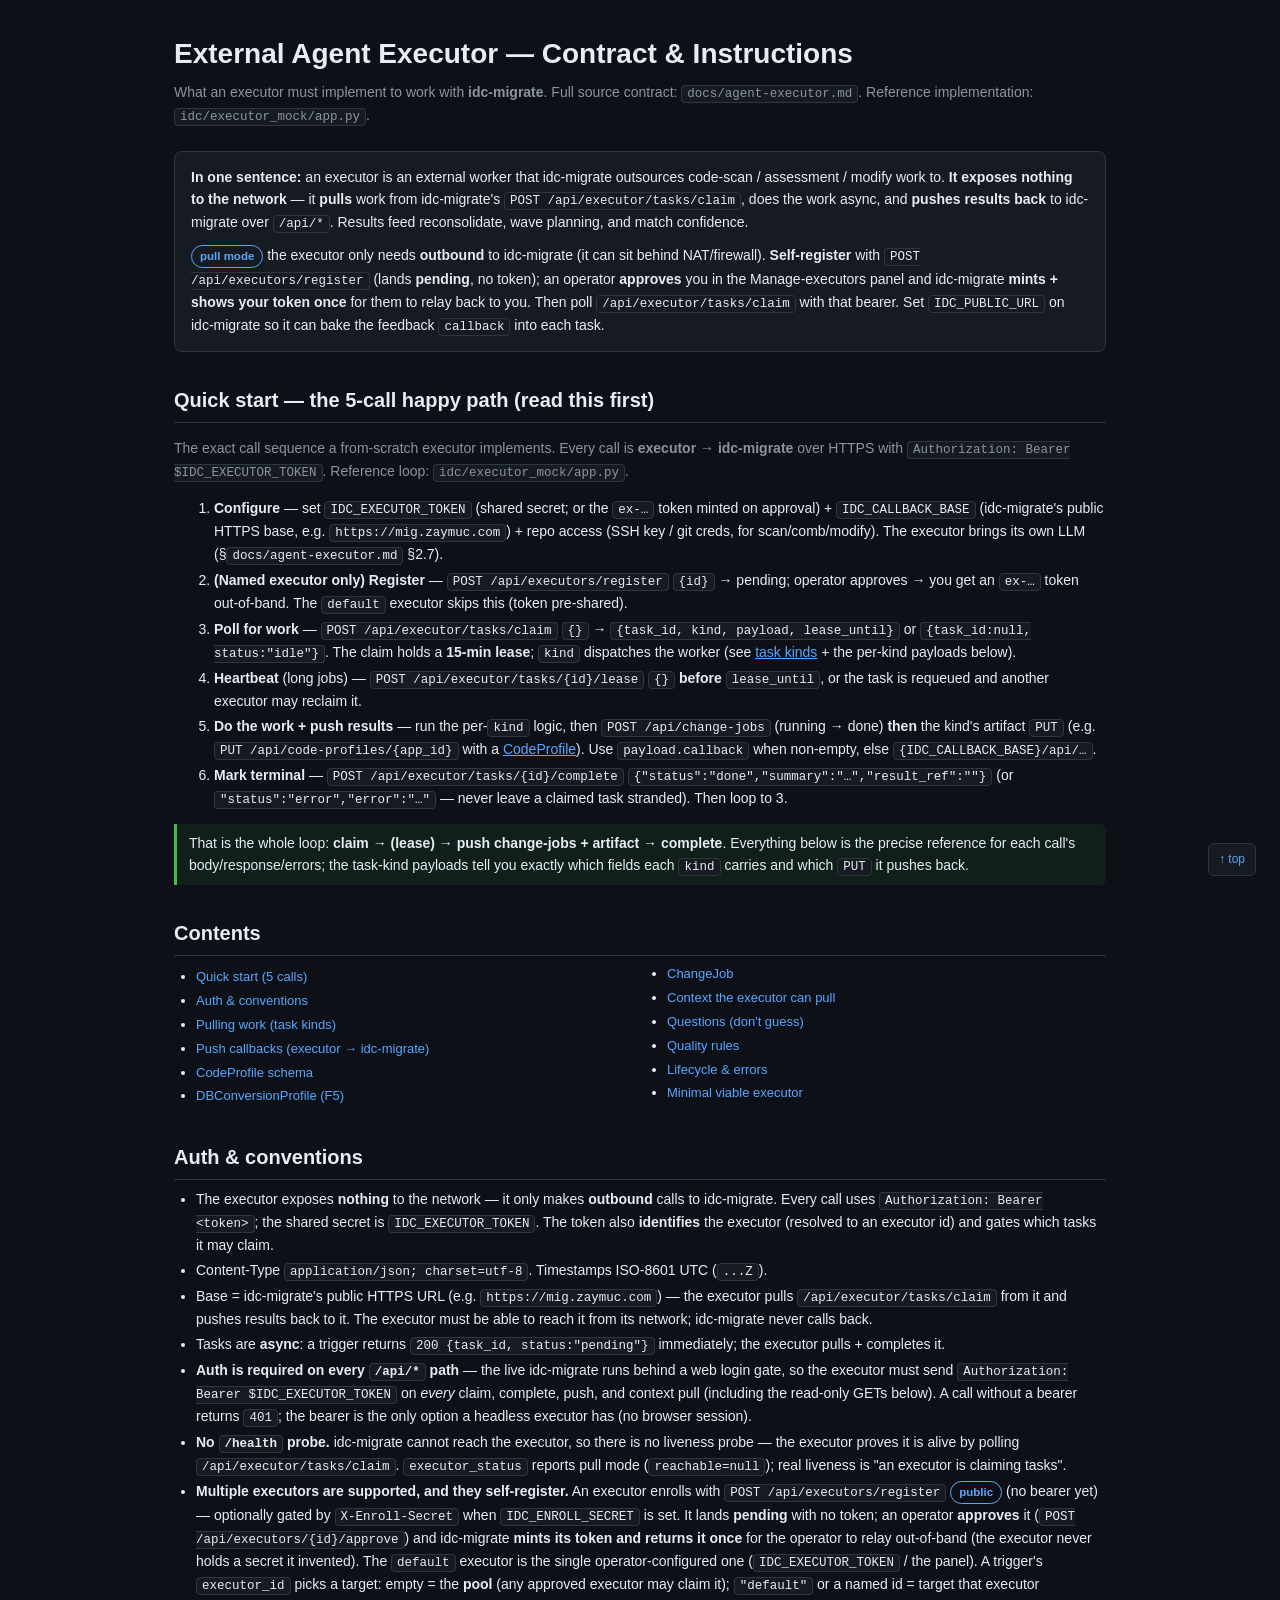
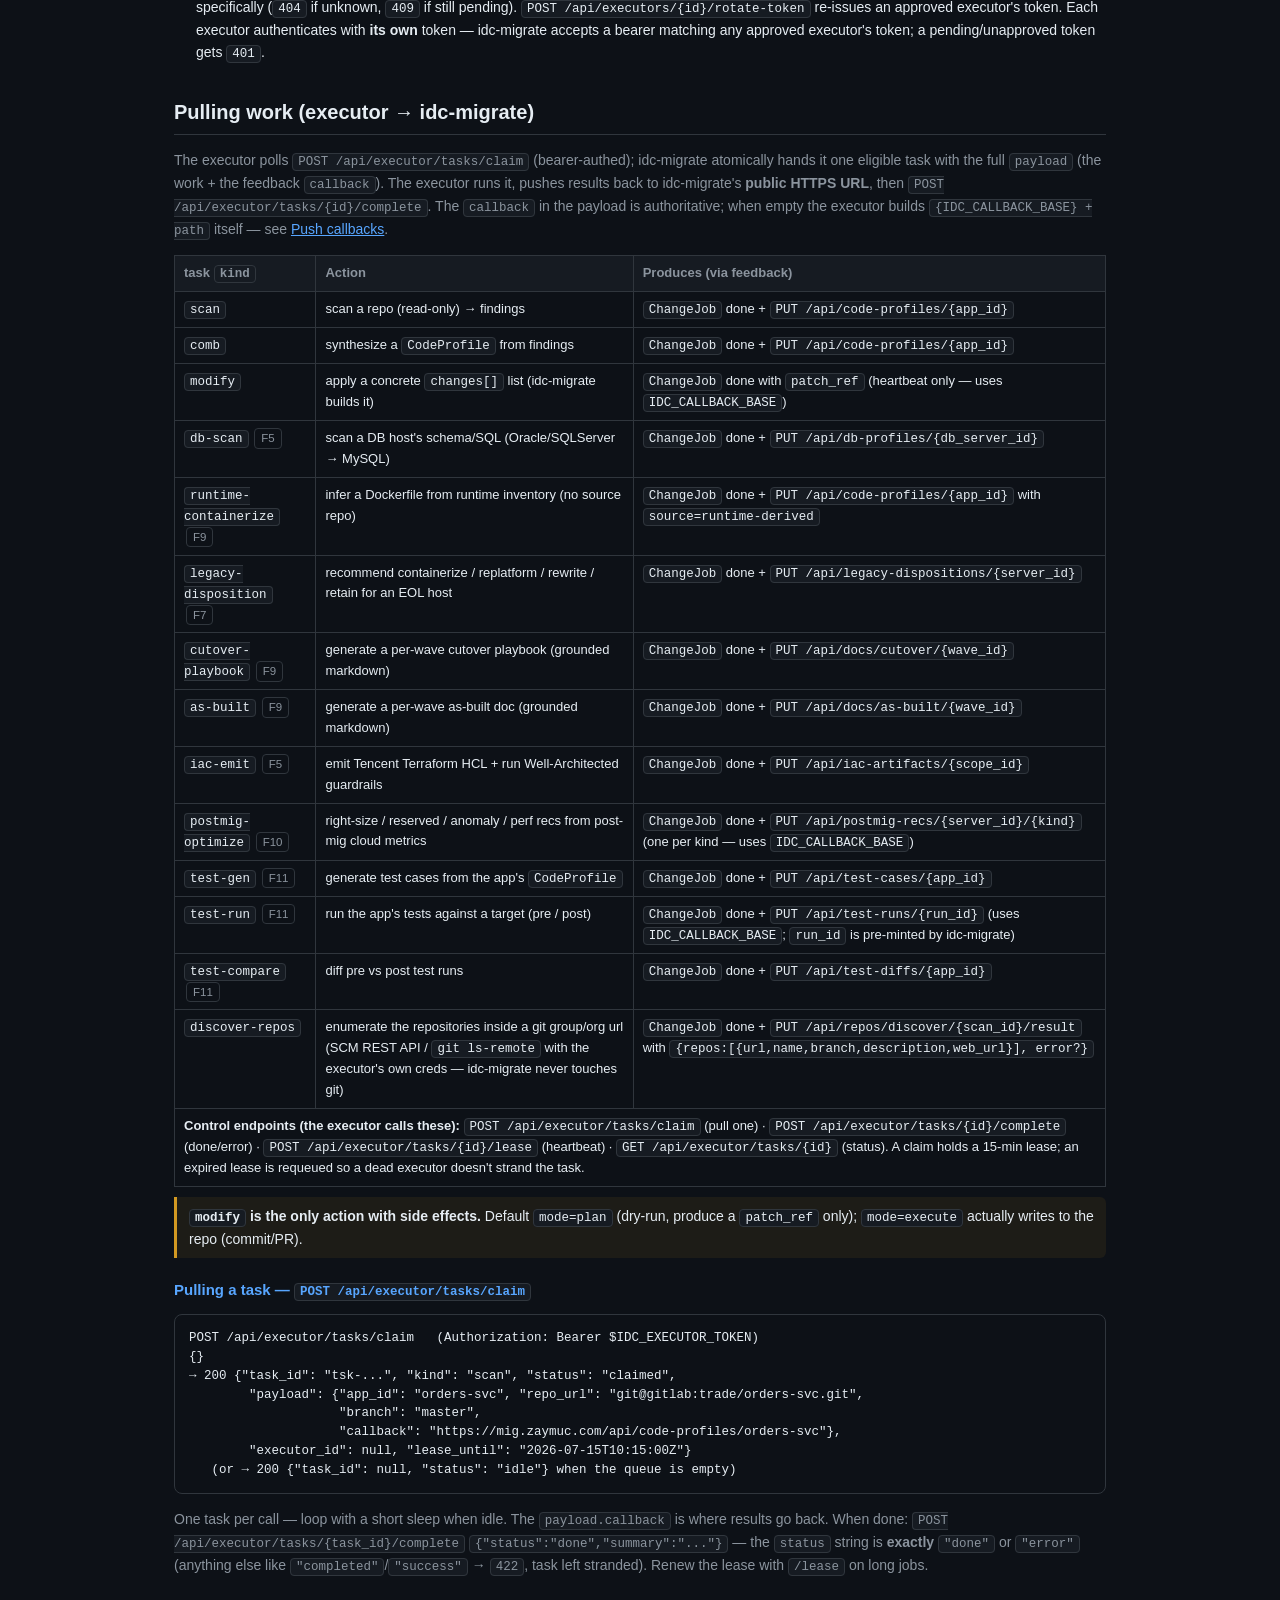
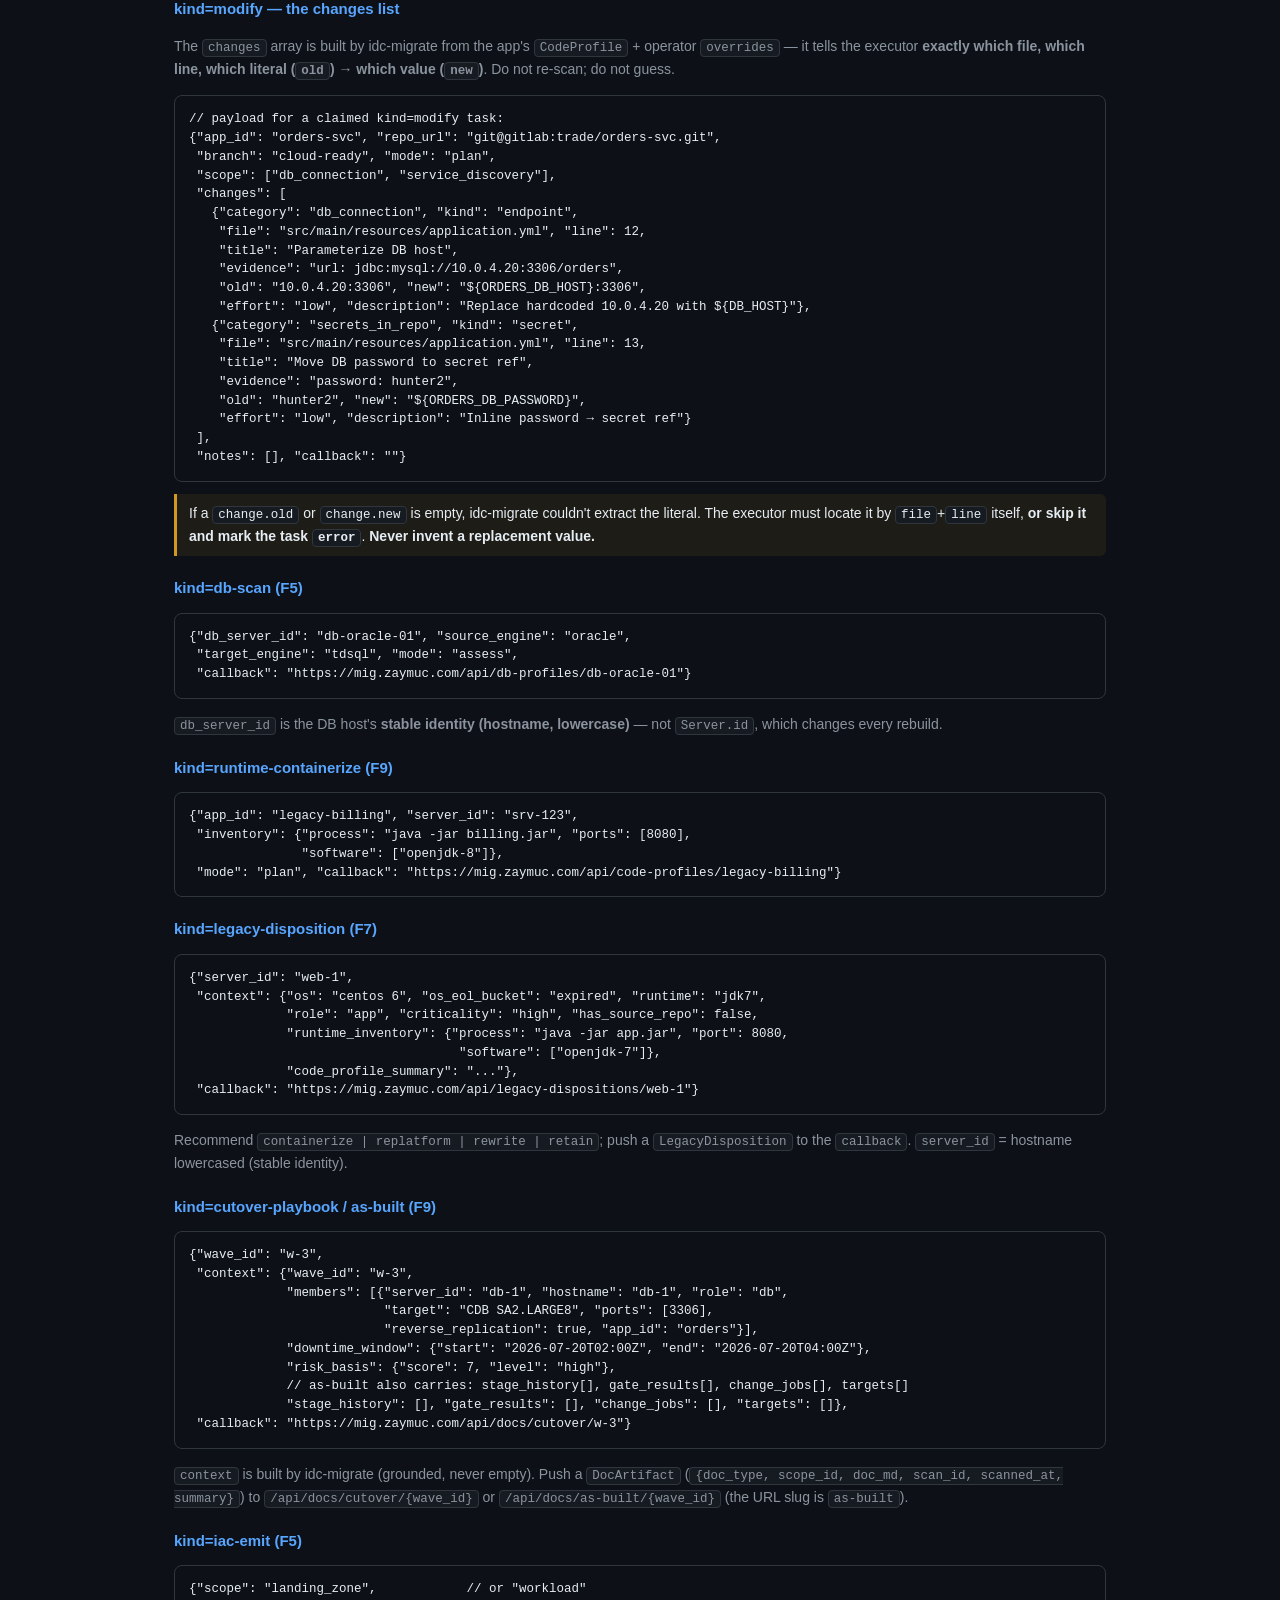
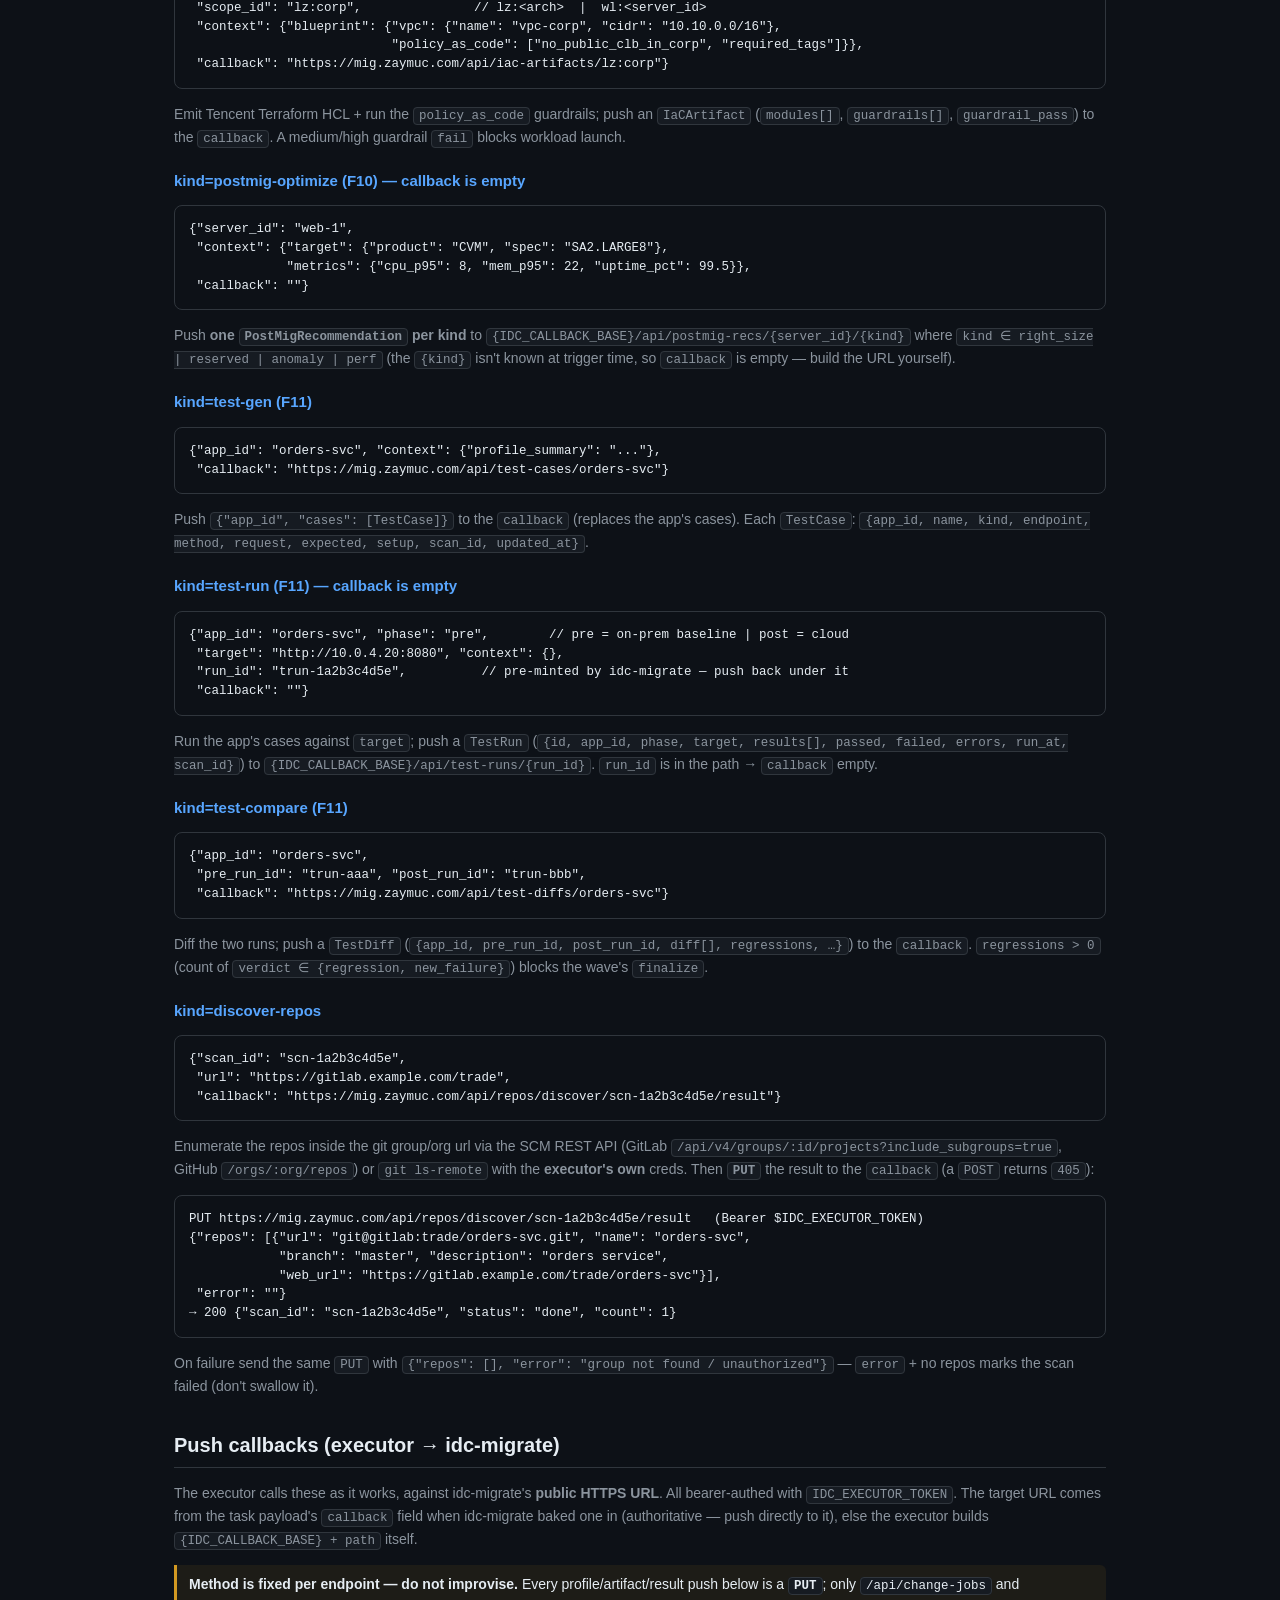
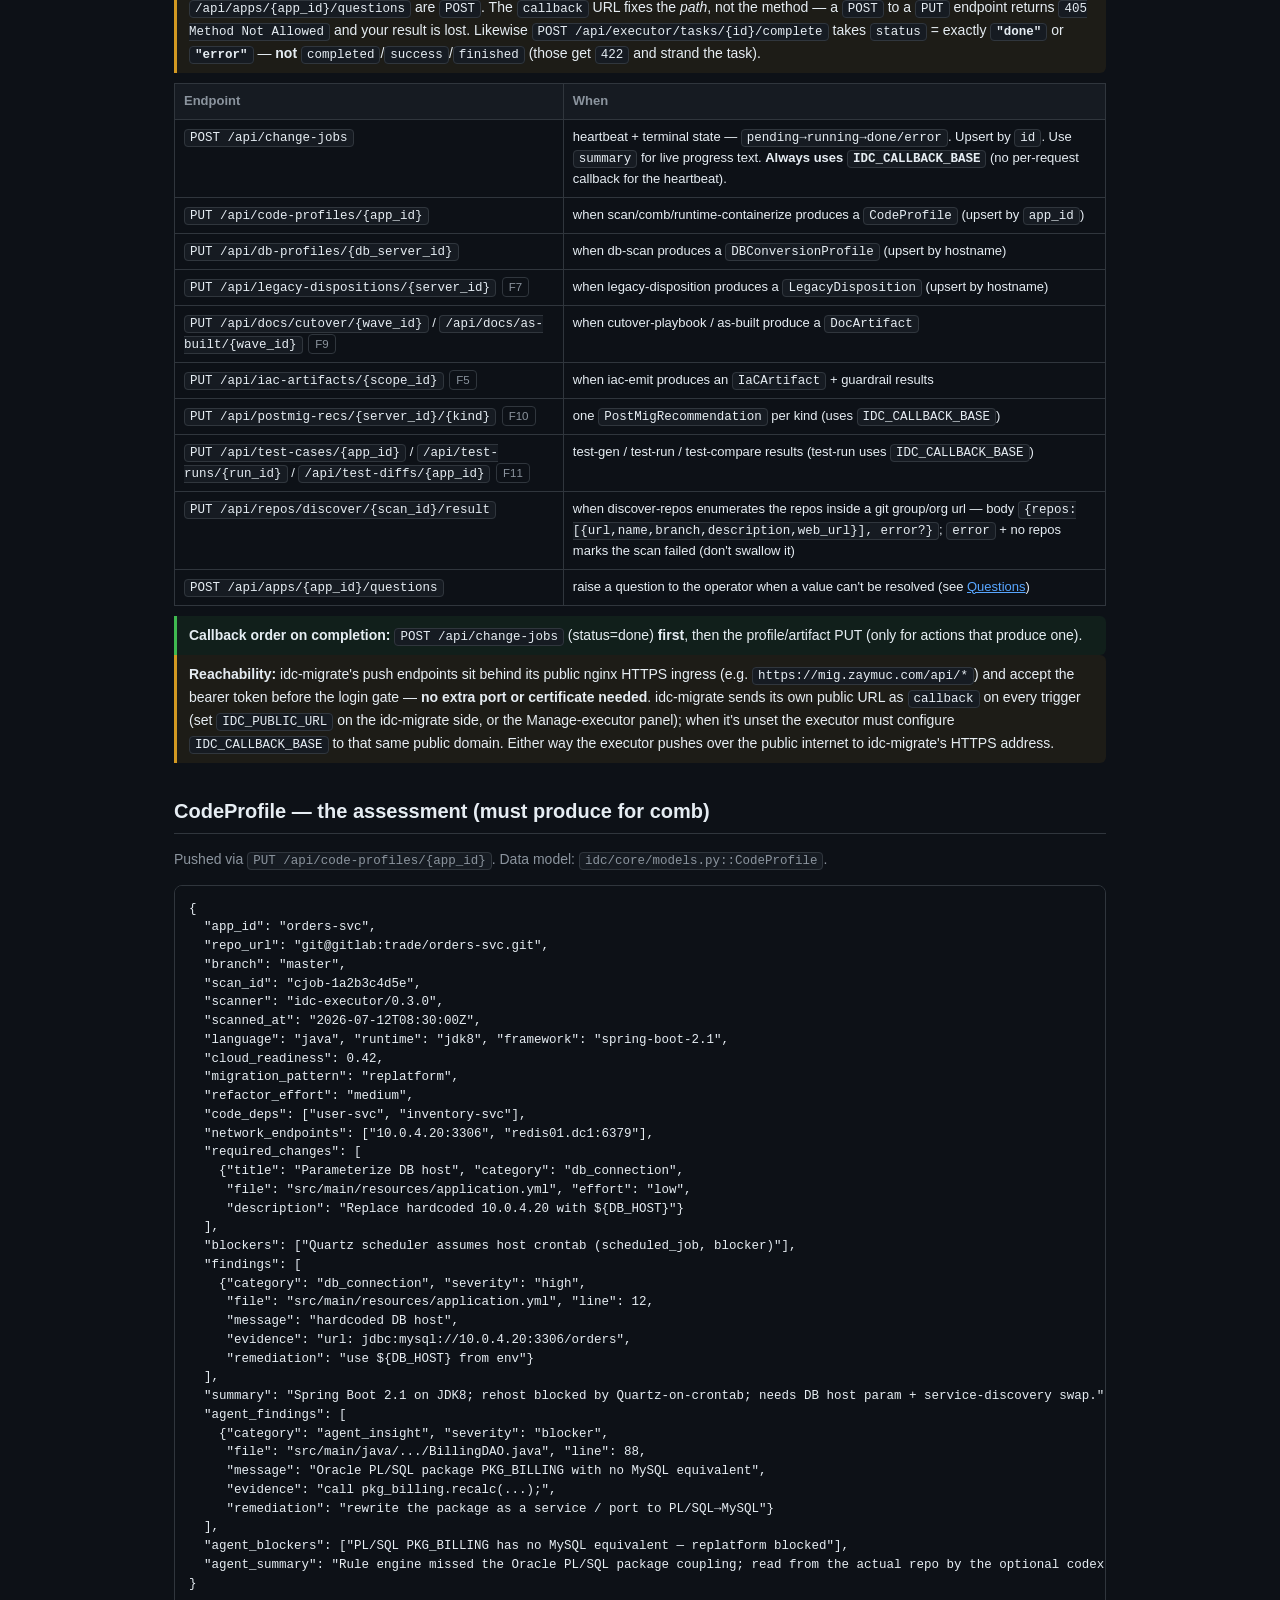
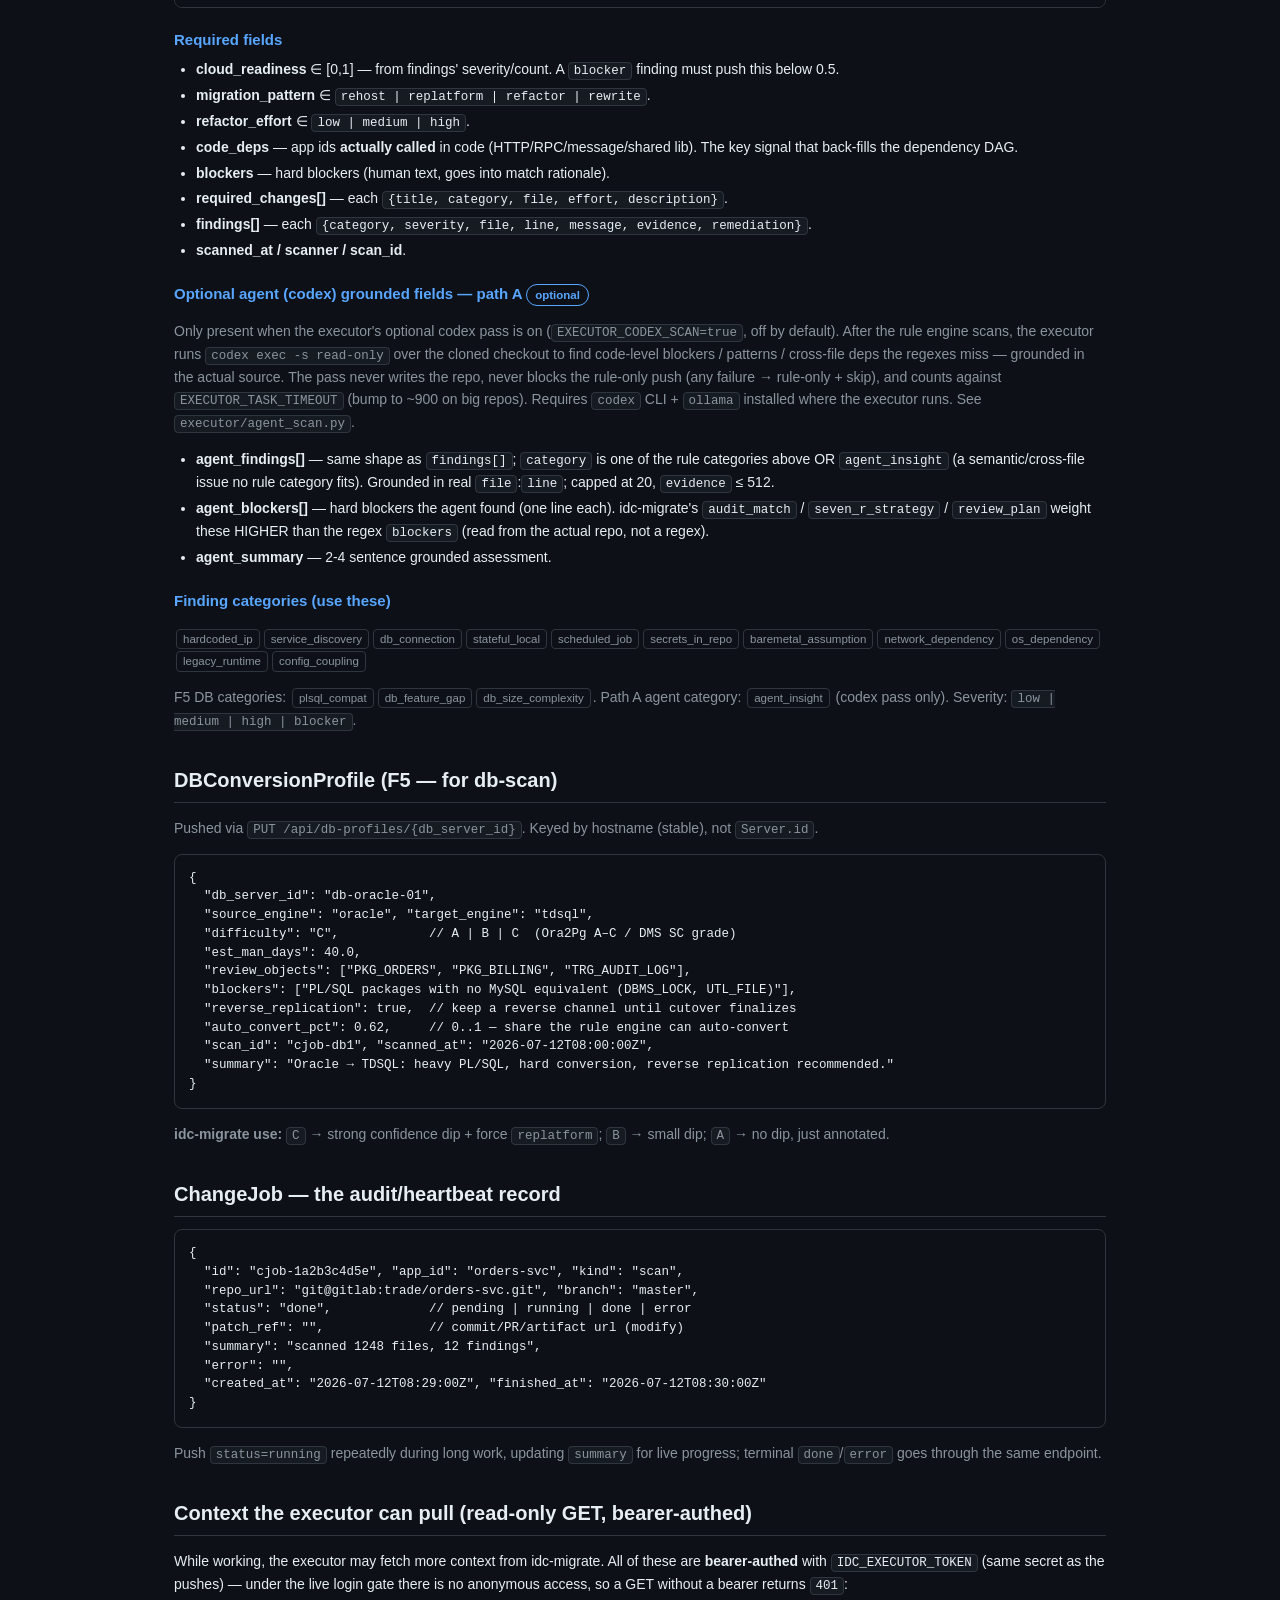
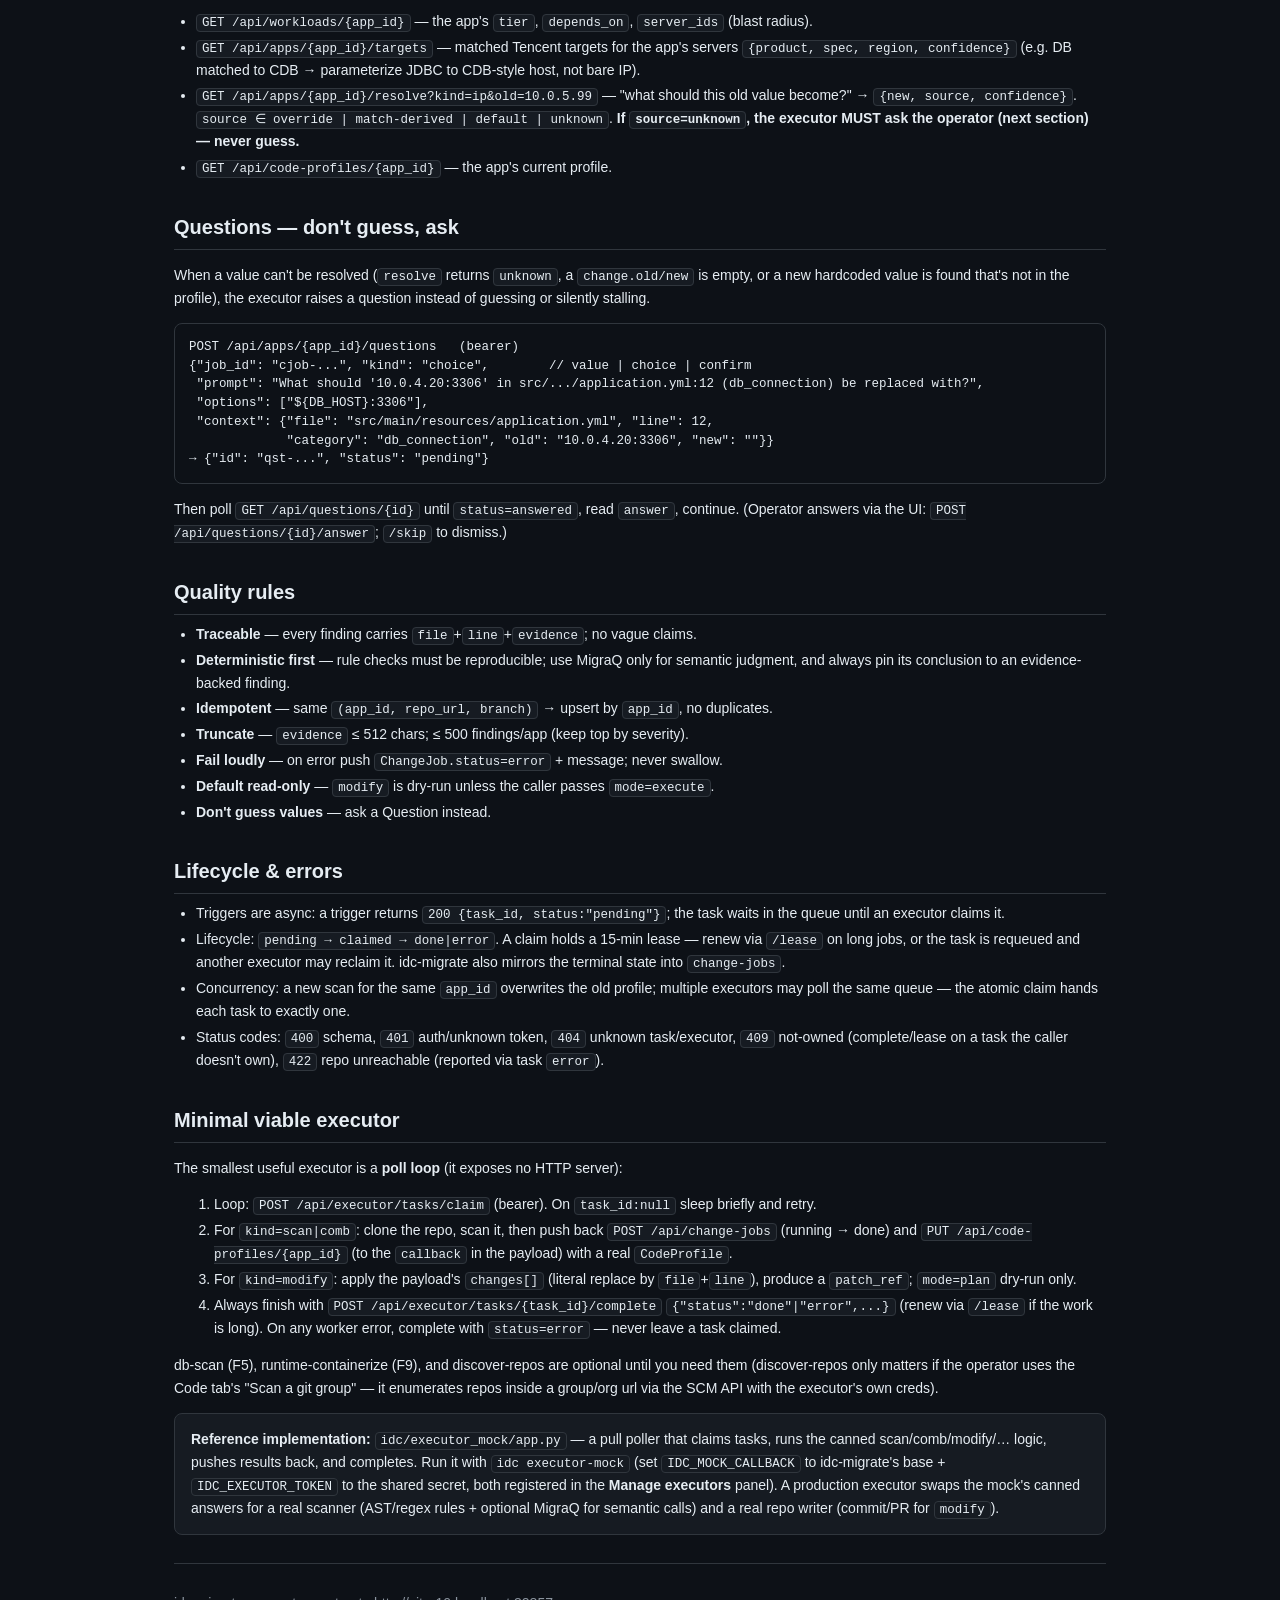
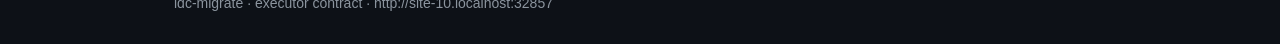
==== commit 170dde9e: "feat: implement skill-bundled-file-codex-switch and associated agentic task runner Co-Authored-By: C" ====
--- a/web/executor.html
+++ b/web/executor.html
@@ -47,11 +47,24 @@
 
   <div class="card">
     <b>In one sentence:</b> an executor is an external worker that idc-migrate outsources code-scan / assessment / modify work to. <b>It exposes nothing to the network</b> — it <b>pulls</b> work from idc-migrate's <code>POST /api/executor/tasks/claim</code>, does the work async, and <b>pushes results back</b> to idc-migrate over <code>/api/*</code>. Results feed reconsolidate, wave planning, and match confidence.
-    <p style="margin:10px 0 0"><span class="pill p-blue">pull mode</span> the executor only needs <b>outbound</b> to idc-migrate (it can sit behind NAT/firewall). Register it via the <b>Manage executors</b> panel (Code &amp; DB tab) with its <code>IDC_EXECUTOR_TOKEN</code>; set <code>IDC_PUBLIC_URL</code> on idc-migrate so it can bake the feedback <code>callback</code> into each task.</p>
+    <p style="margin:10px 0 0"><span class="pill p-blue">pull mode</span> the executor only needs <b>outbound</b> to idc-migrate (it can sit behind NAT/firewall). <b>Self-register</b> with <code>POST /api/executors/register</code> (lands <b>pending</b>, no token); an operator <b>approves</b> you in the Manage-executors panel and idc-migrate <b>mints + shows your token once</b> for them to relay back to you. Then poll <code>/api/executor/tasks/claim</code> with that bearer. Set <code>IDC_PUBLIC_URL</code> on idc-migrate so it can bake the feedback <code>callback</code> into each task.</p>
   </div>
+
+  <h2 id="quickstart">Quick start — the 5-call happy path (read this first)</h2>
+  <p class="muted">The exact call sequence a from-scratch executor implements. Every call is <b>executor → idc-migrate</b> over HTTPS with <code>Authorization: Bearer $IDC_EXECUTOR_TOKEN</code>. Reference loop: <code>idc/executor_mock/app.py</code>.</p>
+  <ol>
+    <li><b>Configure</b> — set <code>IDC_EXECUTOR_TOKEN</code> (shared secret; or the <code>ex-…</code> token minted on approval) + <code>IDC_CALLBACK_BASE</code> (idc-migrate's public HTTPS base, e.g. <code>https://mig.zaymuc.com</code>) + repo access (SSH key / git creds, for scan/comb/modify). The executor brings its own LLM (§<code>docs/agent-executor.md</code> §2.7).</li>
+    <li><b>(Named executor only) Register</b> — <code>POST /api/executors/register</code> <code>{id}</code> → pending; operator approves → you get an <code>ex-…</code> token out-of-band. The <code>default</code> executor skips this (token pre-shared).</li>
+    <li><b>Poll for work</b> — <code>POST /api/executor/tasks/claim</code> <code>{}</code> → <code>{task_id, kind, payload, lease_until}</code> or <code>{task_id:null, status:"idle"}</code>. The claim holds a <b>15-min lease</b>; <code>kind</code> dispatches the worker (see <a href="#actions">task kinds</a> + the per-kind payloads below).</li>
+    <li><b>Heartbeat</b> (long jobs) — <code>POST /api/executor/tasks/{id}/lease</code> <code>{}</code> <b>before</b> <code>lease_until</code>, or the task is requeued and another executor may reclaim it.</li>
+    <li><b>Do the work + push results</b> — run the per-<code>kind</code> logic, then <code>POST /api/change-jobs</code> (running → done) <b>then</b> the kind's artifact <code>PUT</code> (e.g. <code>PUT /api/code-profiles/{app_id}</code> with a <a href="#codeprofile">CodeProfile</a>). Use <code>payload.callback</code> when non-empty, else <code>{IDC_CALLBACK_BASE}/api/…</code>.</li>
+    <li><b>Mark terminal</b> — <code>POST /api/executor/tasks/{id}/complete</code> <code>{"status":"done","summary":"…","result_ref":""}</code> (or <code>"status":"error","error":"…"</code> — never leave a claimed task stranded). Then loop to 3.</li>
+  </ol>
+  <div class="note ok">That is the whole loop: <b>claim → (lease) → push change-jobs + artifact → complete</b>. Everything below is the precise reference for each call's body/response/errors; the task-kind payloads tell you exactly which fields each <code>kind</code> carries and which <code>PUT</code> it pushes back.</div>
 
   <h2 id="toc">Contents</h2>
   <ul class="toc">
+    <li><a href="#quickstart">Quick start (5 calls)</a></li>
     <li><a href="#auth">Auth &amp; conventions</a></li>
     <li><a href="#actions">Pulling work (task kinds)</a></li>
     <li><a href="#push">Push callbacks (executor → idc-migrate)</a></li>
@@ -73,7 +86,7 @@
     <li>Tasks are <b>async</b>: a trigger returns <code>200 {task_id, status:"pending"}</code> immediately; the executor pulls + completes it.</li>
     <li><b>Auth is required on every <code>/api/*</code> path</b> — the live idc-migrate runs behind a web login gate, so the executor must send <code>Authorization: Bearer $IDC_EXECUTOR_TOKEN</code> on <em>every</em> claim, complete, push, and context pull (including the read-only GETs below). A call without a bearer returns <code>401</code>; the bearer is the only option a headless executor has (no browser session).</li>
     <li><b>No <code>/health</code> probe.</b> idc-migrate cannot reach the executor, so there is no liveness probe — the executor proves it is alive by polling <code>/api/executor/tasks/claim</code>. <code>executor_status</code> reports pull mode (<code>reachable=null</code>); real liveness is "an executor is claiming tasks".</li>
-    <li><b>Multiple executors are supported.</b> Register the <code>default</code> + any number of <b>named</b> executors via the <b>Manage executors</b> panel (<code>PUT /api/executors/{id}</code>; <code>GET /api/executors</code> lists them). A trigger's <code>executor_id</code> picks a target: empty = the <b>pool</b> (any executor may claim it); <code>"default"</code> or a named id = target that executor specifically. Each executor authenticates with <b>its own</b> token — idc-migrate accepts a bearer that matches any registered executor's token.</li>
+    <li><b>Multiple executors are supported, and they self-register.</b> An executor enrolls with <code>POST /api/executors/register</code> <span class="pill p-blue">public</span> (no bearer yet) — optionally gated by <code>X-Enroll-Secret</code> when <code>IDC_ENROLL_SECRET</code> is set. It lands <b>pending</b> with no token; an operator <b>approves</b> it (<code>POST /api/executors/{id}/approve</code>) and idc-migrate <b>mints its token and returns it once</b> for the operator to relay out-of-band (the executor never holds a secret it invented). The <code>default</code> executor is the single operator-configured one (<code>IDC_EXECUTOR_TOKEN</code> / the panel). A trigger's <code>executor_id</code> picks a target: empty = the <b>pool</b> (any approved executor may claim it); <code>"default"</code> or a named id = target that executor specifically (<code>404</code> if unknown, <code>409</code> if still pending). <code>POST /api/executors/{id}/rotate-token</code> re-issues an approved executor's token. Each executor authenticates with <b>its own</b> token — idc-migrate accepts a bearer matching any approved executor's token; a pending/unapproved token gets <code>401</code>.</li>
   </ul>
 
   <h2 id="actions">Pulling work (executor → idc-migrate)</h2>
@@ -93,6 +106,7 @@
     <tr><td><code>test-gen</code> <span class="tag">F11</span></td><td>generate test cases from the app's <code>CodeProfile</code></td><td><code>ChangeJob</code> done + <code>PUT /api/test-cases/{app_id}</code></td></tr>
     <tr><td><code>test-run</code> <span class="tag">F11</span></td><td>run the app's tests against a target (pre / post)</td><td><code>ChangeJob</code> done + <code>PUT /api/test-runs/{run_id}</code> (uses <code>IDC_CALLBACK_BASE</code>; <code>run_id</code> is pre-minted by idc-migrate)</td></tr>
     <tr><td><code>test-compare</code> <span class="tag">F11</span></td><td>diff pre vs post test runs</td><td><code>ChangeJob</code> done + <code>PUT /api/test-diffs/{app_id}</code></td></tr>
+    <tr><td><code>discover-repos</code></td><td>enumerate the repositories inside a git group/org url (SCM REST API / <code>git ls-remote</code> with the executor's own creds — idc-migrate never touches git)</td><td><code>ChangeJob</code> done + <code>PUT /api/repos/discover/{scan_id}/result</code> with <code>{repos:[{url,name,branch,description,web_url}], error?}</code></td></tr>
     <tr><td colspan="3"><b>Control endpoints (the executor calls these):</b> <code>POST /api/executor/tasks/claim</code> (pull one) · <code>POST /api/executor/tasks/{id}/complete</code> (done/error) · <code>POST /api/executor/tasks/{id}/lease</code> (heartbeat) · <code>GET /api/executor/tasks/{id}</code> (status). A claim holds a 15-min lease; an expired lease is requeued so a dead executor doesn't strand the task.</td></tr>
   </table>
   <div class="note"><b><code>modify</code> is the only action with side effects.</b> Default <code>mode=plan</code> (dry-run, produce a <code>patch_ref</code> only); <code>mode=execute</code> actually writes to the repo (commit/PR).</div>
@@ -106,7 +120,7 @@
                     "callback": "https://mig.zaymuc.com/api/code-profiles/orders-svc"},
         "executor_id": null, "lease_until": "2026-07-15T10:15:00Z"}
    (or → 200 {"task_id": null, "status": "idle"} when the queue is empty)</code></pre>
-  <p class="muted">One task per call — loop with a short sleep when idle. The <code>payload.callback</code> is where results go back. When done: <code>POST /api/executor/tasks/{task_id}/complete</code> <code>{"status":"done","summary":"..."}</code>; renew the lease with <code>/lease</code> on long jobs.</p>
+  <p class="muted">One task per call — loop with a short sleep when idle. The <code>payload.callback</code> is where results go back. When done: <code>POST /api/executor/tasks/{task_id}/complete</code> <code>{"status":"done","summary":"..."}</code> — the <code>status</code> string is <b>exactly</b> <code>"done"</code> or <code>"error"</code> (anything else like <code>"completed"</code>/<code>"success"</code> → <code>422</code>, task left stranded). Renew the lease with <code>/lease</code> on long jobs.</p>
 
   <h3>kind=modify — the changes list</h3>
   <p class="muted">The <code>changes</code> array is built by idc-migrate from the app's <code>CodeProfile</code> + operator <code>overrides</code> — it tells the executor <b>exactly which file, which line, which literal (<code>old</code>) → which value (<code>new</code>)</b>. Do not re-scan; do not guess.</p>
@@ -143,8 +157,78 @@
                "software": ["openjdk-8"]},
  "mode": "plan", "callback": "https://mig.zaymuc.com/api/code-profiles/legacy-billing"}</code></pre>
 
+  <h3>kind=legacy-disposition (F7)</h3>
+<pre><code>{"server_id": "web-1",
+ "context": {"os": "centos 6", "os_eol_bucket": "expired", "runtime": "jdk7",
+             "role": "app", "criticality": "high", "has_source_repo": false,
+             "runtime_inventory": {"process": "java -jar app.jar", "port": 8080,
+                                    "software": ["openjdk-7"]},
+             "code_profile_summary": "..."},
+ "callback": "https://mig.zaymuc.com/api/legacy-dispositions/web-1"}</code></pre>
+  <p class="muted">Recommend <code>containerize | replatform | rewrite | retain</code>; push a <code>LegacyDisposition</code> to the <code>callback</code>. <code>server_id</code> = hostname lowercased (stable identity).</p>
+
+  <h3>kind=cutover-playbook / as-built (F9)</h3>
+<pre><code>{"wave_id": "w-3",
+ "context": {"wave_id": "w-3",
+             "members": [{"server_id": "db-1", "hostname": "db-1", "role": "db",
+                          "target": "CDB SA2.LARGE8", "ports": [3306],
+                          "reverse_replication": true, "app_id": "orders"}],
+             "downtime_window": {"start": "2026-07-20T02:00Z", "end": "2026-07-20T04:00Z"},
+             "risk_basis": {"score": 7, "level": "high"},
+             // as-built also carries: stage_history[], gate_results[], change_jobs[], targets[]
+             "stage_history": [], "gate_results": [], "change_jobs": [], "targets": []},
+ "callback": "https://mig.zaymuc.com/api/docs/cutover/w-3"}</code></pre>
+  <p class="muted"><code>context</code> is built by idc-migrate (grounded, never empty). Push a <code>DocArtifact</code> (<code>{doc_type, scope_id, doc_md, scan_id, scanned_at, summary}</code>) to <code>/api/docs/cutover/{wave_id}</code> or <code>/api/docs/as-built/{wave_id}</code> (the URL slug is <code>as-built</code>).</p>
+
+  <h3>kind=iac-emit (F5)</h3>
+<pre><code>{"scope": "landing_zone",            // or "workload"
+ "scope_id": "lz:corp",               // lz:&lt;arch&gt;  |  wl:&lt;server_id&gt;
+ "context": {"blueprint": {"vpc": {"name": "vpc-corp", "cidr": "10.10.0.0/16"},
+                           "policy_as_code": ["no_public_clb_in_corp", "required_tags"]}},
+ "callback": "https://mig.zaymuc.com/api/iac-artifacts/lz:corp"}</code></pre>
+  <p class="muted">Emit Tencent Terraform HCL + run the <code>policy_as_code</code> guardrails; push an <code>IaCArtifact</code> (<code>modules[]</code>, <code>guardrails[]</code>, <code>guardrail_pass</code>) to the <code>callback</code>. A medium/high guardrail <code>fail</code> blocks workload launch.</p>
+
+  <h3>kind=postmig-optimize (F10) — callback is empty</h3>
+<pre><code>{"server_id": "web-1",
+ "context": {"target": {"product": "CVM", "spec": "SA2.LARGE8"},
+             "metrics": {"cpu_p95": 8, "mem_p95": 22, "uptime_pct": 99.5}},
+ "callback": ""}</code></pre>
+  <p class="muted">Push <b>one <code>PostMigRecommendation</code> per kind</b> to <code>{IDC_CALLBACK_BASE}/api/postmig-recs/{server_id}/{kind}</code> where <code>kind ∈ right_size | reserved | anomaly | perf</code> (the <code>{kind}</code> isn't known at trigger time, so <code>callback</code> is empty — build the URL yourself).</p>
+
+  <h3>kind=test-gen (F11)</h3>
+<pre><code>{"app_id": "orders-svc", "context": {"profile_summary": "..."},
+ "callback": "https://mig.zaymuc.com/api/test-cases/orders-svc"}</code></pre>
+  <p class="muted">Push <code>{"app_id", "cases": [TestCase]}</code> to the <code>callback</code> (replaces the app's cases). Each <code>TestCase</code>: <code>{app_id, name, kind, endpoint, method, request, expected, setup, scan_id, updated_at}</code>.</p>
+
+  <h3>kind=test-run (F11) — callback is empty</h3>
+<pre><code>{"app_id": "orders-svc", "phase": "pre",        // pre = on-prem baseline | post = cloud
+ "target": "http://10.0.4.20:8080", "context": {},
+ "run_id": "trun-1a2b3c4d5e",          // pre-minted by idc-migrate — push back under it
+ "callback": ""}</code></pre>
+  <p class="muted">Run the app's cases against <code>target</code>; push a <code>TestRun</code> (<code>{id, app_id, phase, target, results[], passed, failed, errors, run_at, scan_id}</code>) to <code>{IDC_CALLBACK_BASE}/api/test-runs/{run_id}</code>. <code>run_id</code> is in the path → <code>callback</code> empty.</p>
+
+  <h3>kind=test-compare (F11)</h3>
+<pre><code>{"app_id": "orders-svc",
+ "pre_run_id": "trun-aaa", "post_run_id": "trun-bbb",
+ "callback": "https://mig.zaymuc.com/api/test-diffs/orders-svc"}</code></pre>
+  <p class="muted">Diff the two runs; push a <code>TestDiff</code> (<code>{app_id, pre_run_id, post_run_id, diff[], regressions, …}</code>) to the <code>callback</code>. <code>regressions &gt; 0</code> (count of <code>verdict ∈ {regression, new_failure}</code>) blocks the wave's <code>finalize</code>.</p>
+
+  <h3>kind=discover-repos</h3>
+<pre><code>{"scan_id": "scn-1a2b3c4d5e",
+ "url": "https://gitlab.example.com/trade",
+ "callback": "https://mig.zaymuc.com/api/repos/discover/scn-1a2b3c4d5e/result"}</code></pre>
+  <p class="muted">Enumerate the repos inside the git group/org url via the SCM REST API (GitLab <code>/api/v4/groups/:id/projects?include_subgroups=true</code>, GitHub <code>/orgs/:org/repos</code>) or <code>git ls-remote</code> with the <b>executor's own</b> creds. Then <b><code>PUT</code></b> the result to the <code>callback</code> (a <code>POST</code> returns <code>405</code>):</p>
+<pre><code>PUT https://mig.zaymuc.com/api/repos/discover/scn-1a2b3c4d5e/result   (Bearer $IDC_EXECUTOR_TOKEN)
+{"repos": [{"url": "git@gitlab:trade/orders-svc.git", "name": "orders-svc",
+            "branch": "master", "description": "orders service",
+            "web_url": "https://gitlab.example.com/trade/orders-svc"}],
+ "error": ""}
+→ 200 {"scan_id": "scn-1a2b3c4d5e", "status": "done", "count": 1}</code></pre>
+  <p class="muted">On failure send the same <code>PUT</code> with <code>{"repos": [], "error": "group not found / unauthorized"}</code> — <code>error</code> + no repos marks the scan failed (don't swallow it).</p>
+
   <h2 id="push">Push callbacks (executor → idc-migrate)</h2>
-  <p class="muted">The executor calls these as it works, against idc-migrate's <b>public HTTPS URL</b>. All bearer-authed with <code>IDC_EXECUTOR_TOKEN</code>. The target URL comes from the task payload's <code>callback</code> field when idc-migrate baked one in (authoritative — PUT/POST directly to it), else the executor builds <code>{IDC_CALLBACK_BASE} + path</code> itself.</p>
+  <p class="muted">The executor calls these as it works, against idc-migrate's <b>public HTTPS URL</b>. All bearer-authed with <code>IDC_EXECUTOR_TOKEN</code>. The target URL comes from the task payload's <code>callback</code> field when idc-migrate baked one in (authoritative — push directly to it), else the executor builds <code>{IDC_CALLBACK_BASE} + path</code> itself.</p>
+  <div class="note"><b>Method is fixed per endpoint — do not improvise.</b> Every profile/artifact/result push below is a <code><b>PUT</b></code>; only <code>/api/change-jobs</code> and <code>/api/apps/{app_id}/questions</code> are <code>POST</code>. The <code>callback</code> URL fixes the <i>path</i>, not the method — a <code>POST</code> to a <code>PUT</code> endpoint returns <code>405 Method Not Allowed</code> and your result is lost. Likewise <code>POST /api/executor/tasks/{id}/complete</code> takes <code>status</code> = exactly <code><b>"done"</b></code> or <code><b>"error"</b></code> — <b>not</b> <code>completed</code>/<code>success</code>/<code>finished</code> (those get <code>422</code> and strand the task).</div>
   <table>
     <tr><th>Endpoint</th><th>When</th></tr>
     <tr><td><code>POST /api/change-jobs</code></td><td>heartbeat + terminal state — <code>pending→running→done/error</code>. Upsert by <code>id</code>. Use <code>summary</code> for live progress text. <b>Always uses <code>IDC_CALLBACK_BASE</code></b> (no per-request callback for the heartbeat).</td></tr>
@@ -155,6 +239,7 @@
     <tr><td><code>PUT /api/iac-artifacts/{scope_id}</code> <span class="tag">F5</span></td><td>when iac-emit produces an <code>IaCArtifact</code> + guardrail results</td></tr>
     <tr><td><code>PUT /api/postmig-recs/{server_id}/{kind}</code> <span class="tag">F10</span></td><td>one <code>PostMigRecommendation</code> per kind (uses <code>IDC_CALLBACK_BASE</code>)</td></tr>
     <tr><td><code>PUT /api/test-cases/{app_id}</code> / <code>/api/test-runs/{run_id}</code> / <code>/api/test-diffs/{app_id}</code> <span class="tag">F11</span></td><td>test-gen / test-run / test-compare results (test-run uses <code>IDC_CALLBACK_BASE</code>)</td></tr>
+    <tr><td><code>PUT /api/repos/discover/{scan_id}/result</code></td><td>when discover-repos enumerates the repos inside a git group/org url — body <code>{repos:[{url,name,branch,description,web_url}], error?}</code>; <code>error</code> + no repos marks the scan failed (don't swallow it)</td></tr>
     <tr><td><code>POST /api/apps/{app_id}/questions</code></td><td>raise a question to the operator when a value can't be resolved (see <a href="#questions">Questions</a>)</td></tr>
   </table>
   <div class="note ok"><b>Callback order on completion:</b> <code>POST /api/change-jobs</code> (status=done) <b>first</b>, then the profile/artifact PUT (only for actions that produce one).</div>
@@ -188,7 +273,16 @@
      "evidence": "url: jdbc:mysql://10.0.4.20:3306/orders",
      "remediation": "use ${DB_HOST} from env"}
   ],
-  "summary": "Spring Boot 2.1 on JDK8; rehost blocked by Quartz-on-crontab; needs DB host param + service-discovery swap."
+  "summary": "Spring Boot 2.1 on JDK8; rehost blocked by Quartz-on-crontab; needs DB host param + service-discovery swap.",
+  "agent_findings": [
+    {"category": "agent_insight", "severity": "blocker",
+     "file": "src/main/java/.../BillingDAO.java", "line": 88,
+     "message": "Oracle PL/SQL package PKG_BILLING with no MySQL equivalent",
+     "evidence": "call pkg_billing.recalc(...);",
+     "remediation": "rewrite the package as a service / port to PL/SQL→MySQL"}
+  ],
+  "agent_blockers": ["PL/SQL PKG_BILLING has no MySQL equivalent — replatform blocked"],
+  "agent_summary": "Rule engine missed the Oracle PL/SQL package coupling; read from the actual repo by the optional codex pass."
 }</code></pre>
   <h3>Required fields</h3>
   <ul>
@@ -201,9 +295,16 @@
     <li><b>findings[]</b> — each <code>{category, severity, file, line, message, evidence, remediation}</code>.</li>
     <li><b>scanned_at / scanner / scan_id</b>.</li>
   </ul>
+  <h3>Optional agent (codex) grounded fields — path A <span class="pill p-blue">optional</span></h3>
+  <p class="muted">Only present when the executor's optional codex pass is on (<code>EXECUTOR_CODEX_SCAN=true</code>, off by default). After the rule engine scans, the executor runs <code>codex exec -s read-only</code> over the cloned checkout to find code-level blockers / patterns / cross-file deps the regexes miss — grounded in the actual source. The pass never writes the repo, never blocks the rule-only push (any failure → rule-only + skip), and counts against <code>EXECUTOR_TASK_TIMEOUT</code> (bump to ~900 on big repos). Requires <code>codex</code> CLI + <code>ollama</code> installed where the executor runs. See <code>executor/agent_scan.py</code>.</p>
+  <ul>
+    <li><b>agent_findings[]</b> — same shape as <code>findings[]</code>; <code>category</code> is one of the rule categories above OR <code>agent_insight</code> (a semantic/cross-file issue no rule category fits). Grounded in real <code>file</code>:<code>line</code>; capped at 20, <code>evidence</code> ≤ 512.</li>
+    <li><b>agent_blockers[]</b> — hard blockers the agent found (one line each). idc-migrate's <code>audit_match</code> / <code>seven_r_strategy</code> / <code>review_plan</code> weight these HIGHER than the regex <code>blockers</code> (read from the actual repo, not a regex).</li>
+    <li><b>agent_summary</b> — 2-4 sentence grounded assessment.</li>
+  </ul>
   <h3>Finding categories (use these)</h3>
   <p><span class="tag">hardcoded_ip</span><span class="tag">service_discovery</span><span class="tag">db_connection</span><span class="tag">stateful_local</span><span class="tag">scheduled_job</span><span class="tag">secrets_in_repo</span><span class="tag">baremetal_assumption</span><span class="tag">network_dependency</span><span class="tag">os_dependency</span><span class="tag">legacy_runtime</span><span class="tag">config_coupling</span></p>
-  <p class="muted">F5 DB categories: <span class="tag">plsql_compat</span><span class="tag">db_feature_gap</span><span class="tag">db_size_complexity</span>. Severity: <code>low | medium | high | blocker</code>.</p>
+  <p class="muted">F5 DB categories: <span class="tag">plsql_compat</span><span class="tag">db_feature_gap</span><span class="tag">db_size_complexity</span>. Path A agent category: <span class="tag">agent_insight</span> (codex pass only). Severity: <code>low | medium | high | blocker</code>.</p>
 
   <h2 id="dbprofile">DBConversionProfile (F5 — for db-scan)</h2>
   <p class="muted">Pushed via <code>PUT /api/db-profiles/{db_server_id}</code>. Keyed by hostname (stable), not <code>Server.id</code>.</p>
@@ -280,7 +381,7 @@
     <li>For <code>kind=modify</code>: apply the payload's <code>changes[]</code> (literal replace by <code>file</code>+<code>line</code>), produce a <code>patch_ref</code>; <code>mode=plan</code> dry-run only.</li>
     <li>Always finish with <code>POST /api/executor/tasks/{task_id}/complete</code> <code>{"status":"done"|"error",...}</code> (renew via <code>/lease</code> if the work is long). On any worker error, complete with <code>status=error</code> — never leave a task claimed.</li>
   </ol>
-  <p>db-scan (F5) and runtime-containerize (F9) are optional until you need them.</p>
+  <p>db-scan (F5), runtime-containerize (F9), and discover-repos are optional until you need them (discover-repos only matters if the operator uses the Code tab's "Scan a git group" — it enumerates repos inside a group/org url via the SCM API with the executor's own creds).</p>
   <div class="card"><b>Reference implementation:</b> <code>idc/executor_mock/app.py</code> — a pull poller that claims tasks, runs the canned scan/comb/modify/… logic, pushes results back, and completes. Run it with <code>idc executor-mock</code> (set <code>IDC_MOCK_CALLBACK</code> to idc-migrate's base + <code>IDC_EXECUTOR_TOKEN</code> to the shared secret, both registered in the <b>Manage executors</b> panel). A production executor swaps the mock's canned answers for a real scanner (AST/regex rules + optional MigraQ for semantic calls) and a real repo writer (commit/PR for <code>modify</code>).</div>
 
   <hr/>
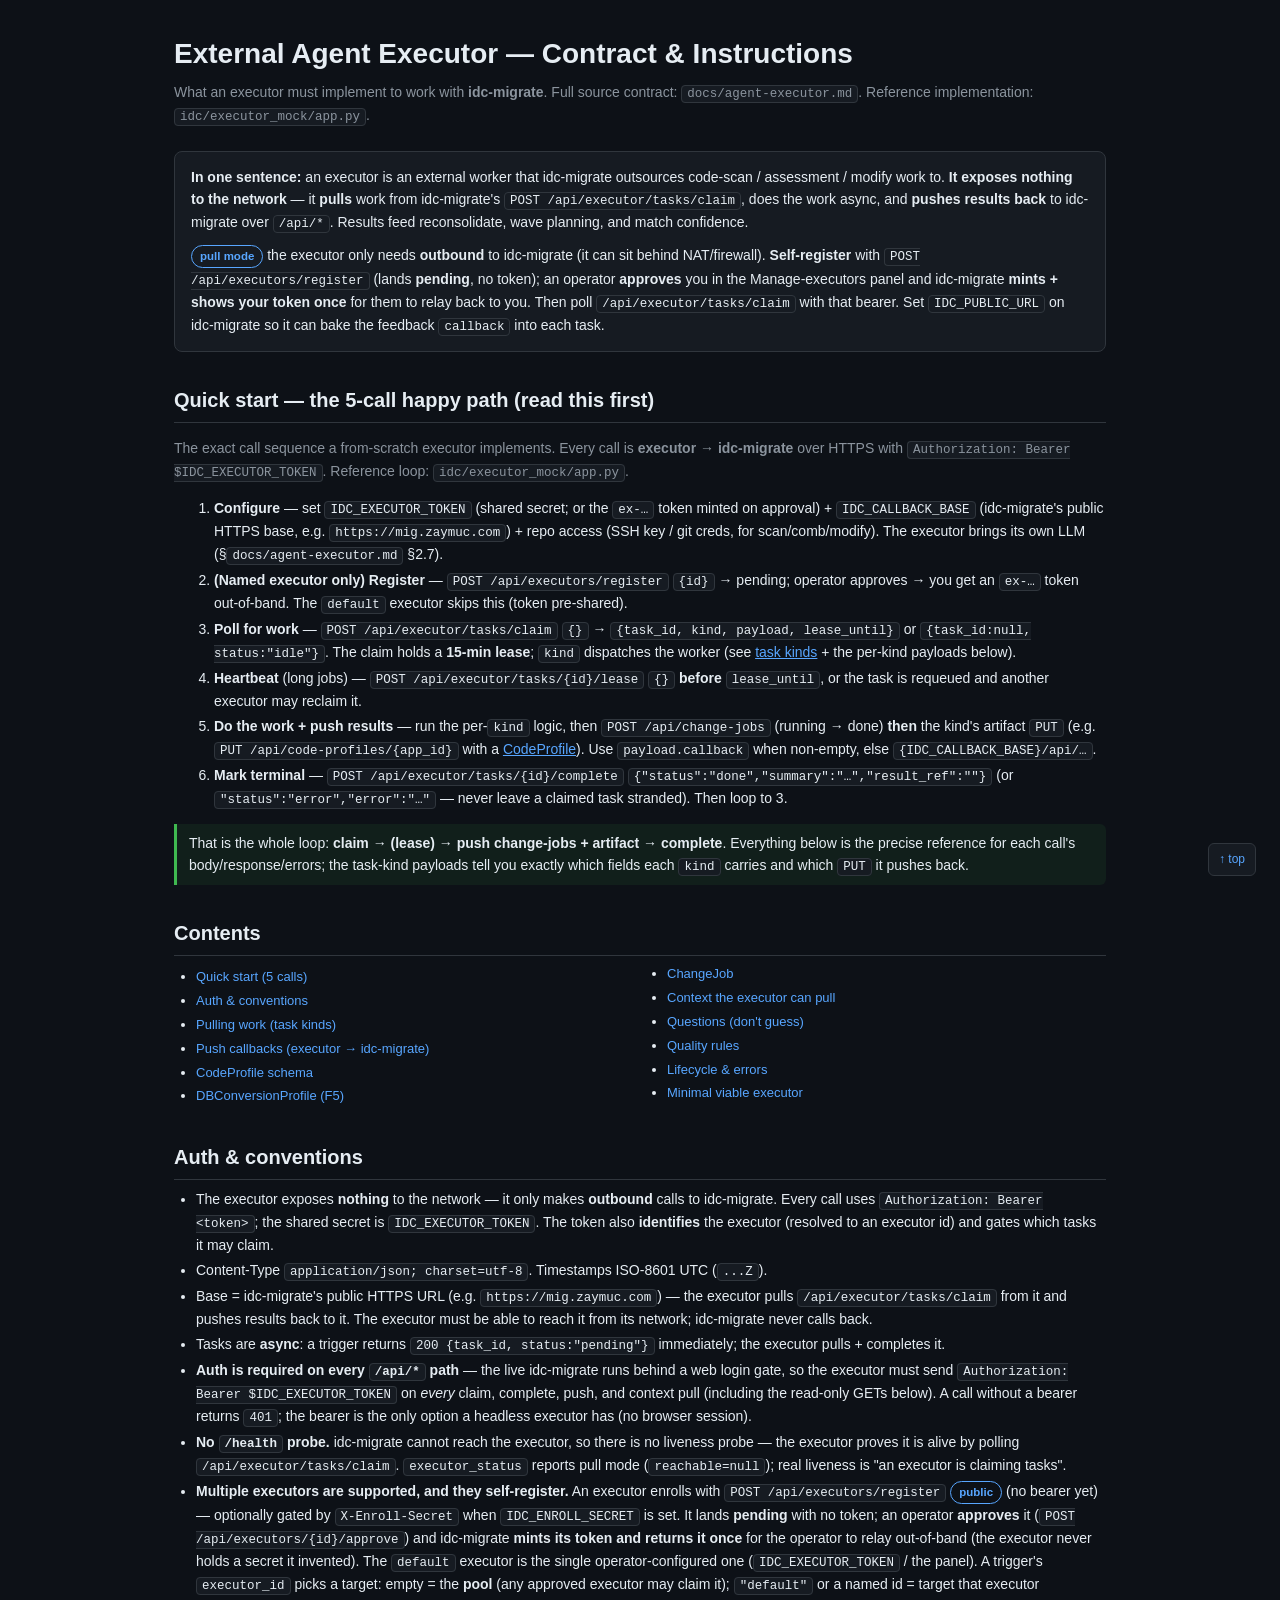
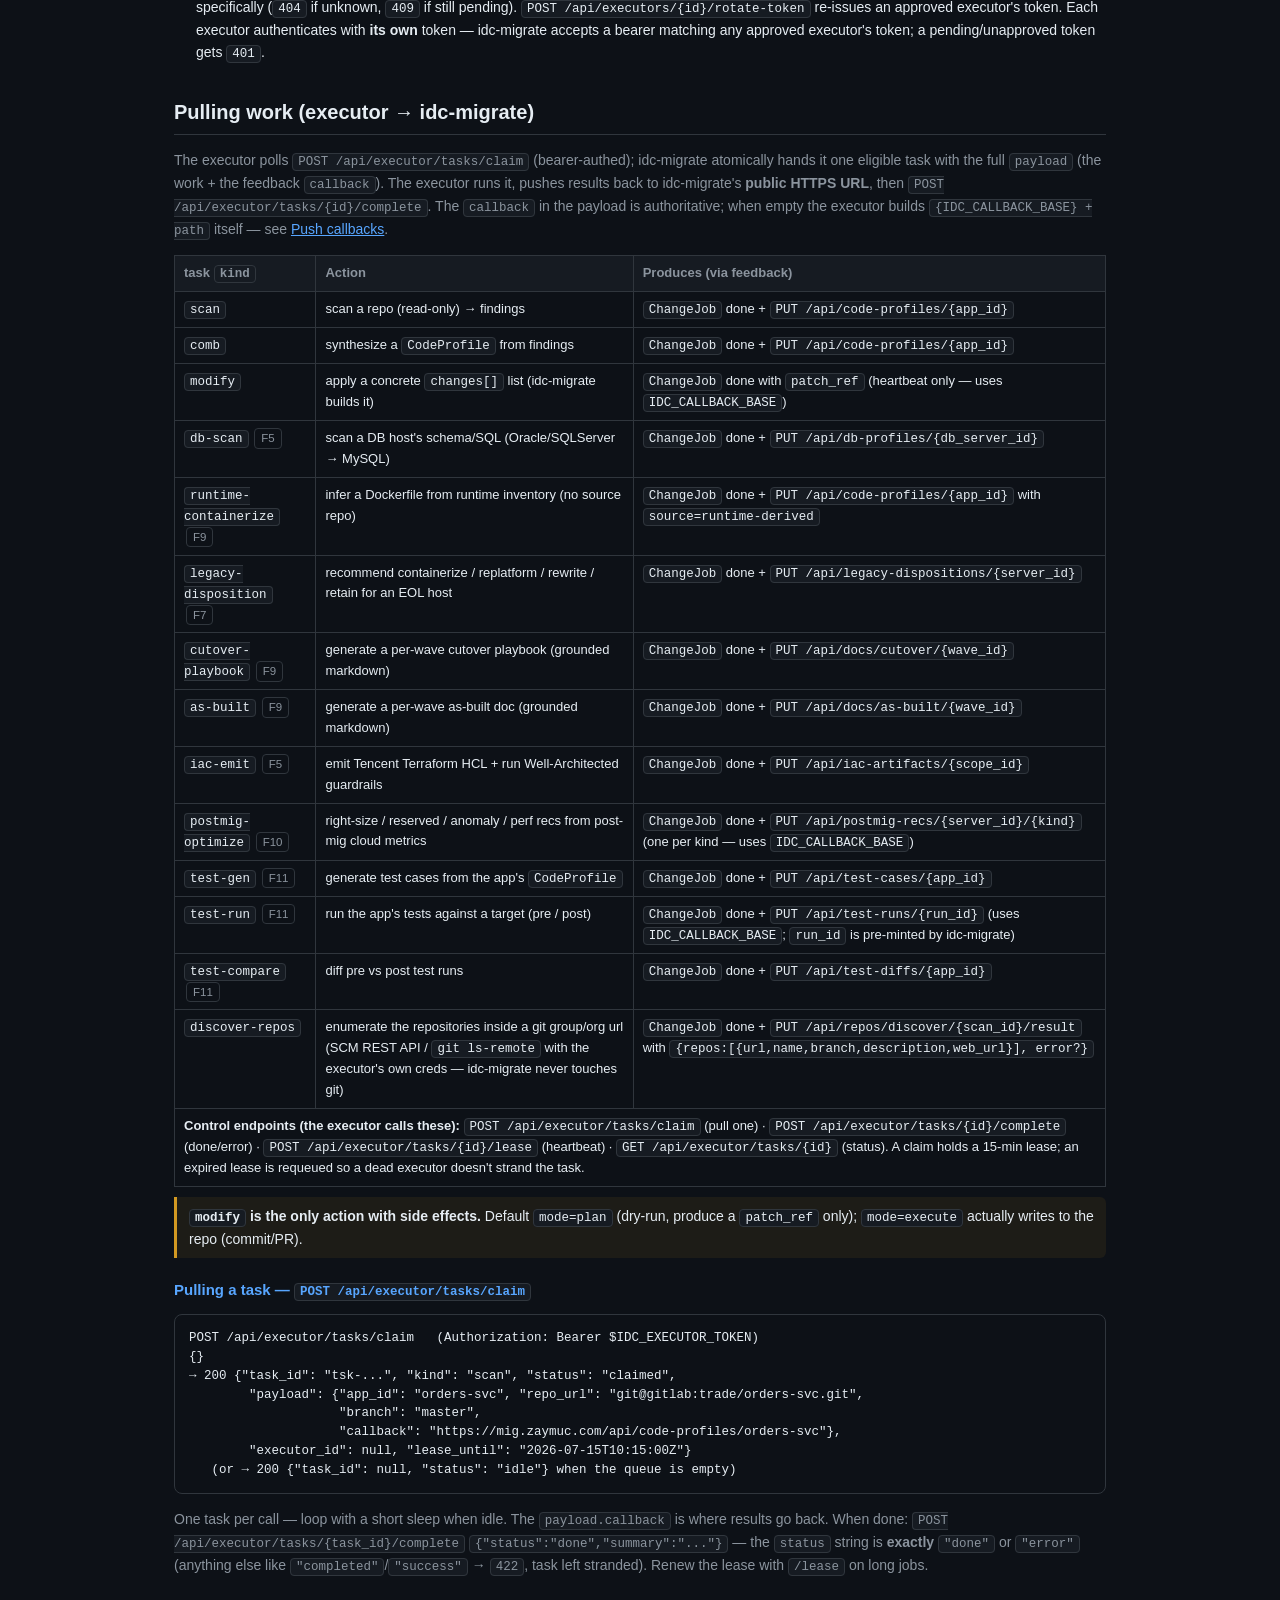
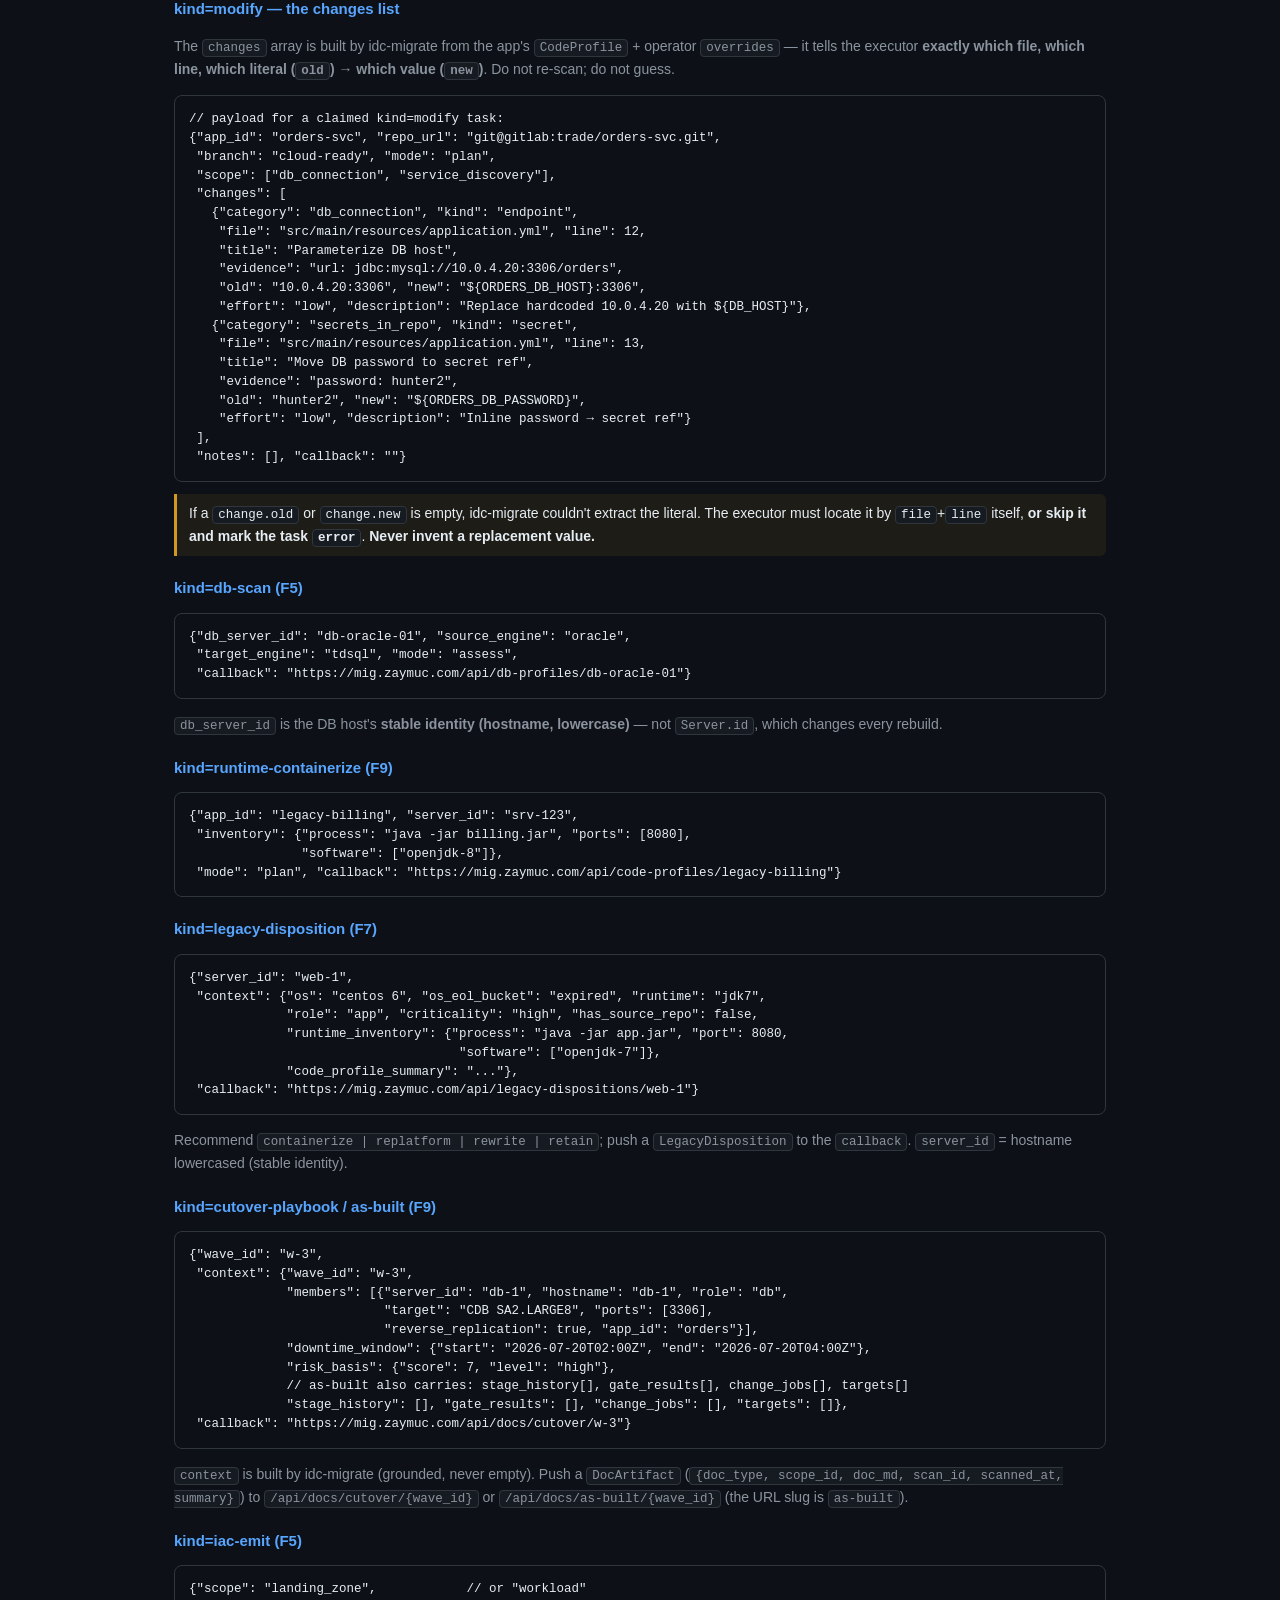
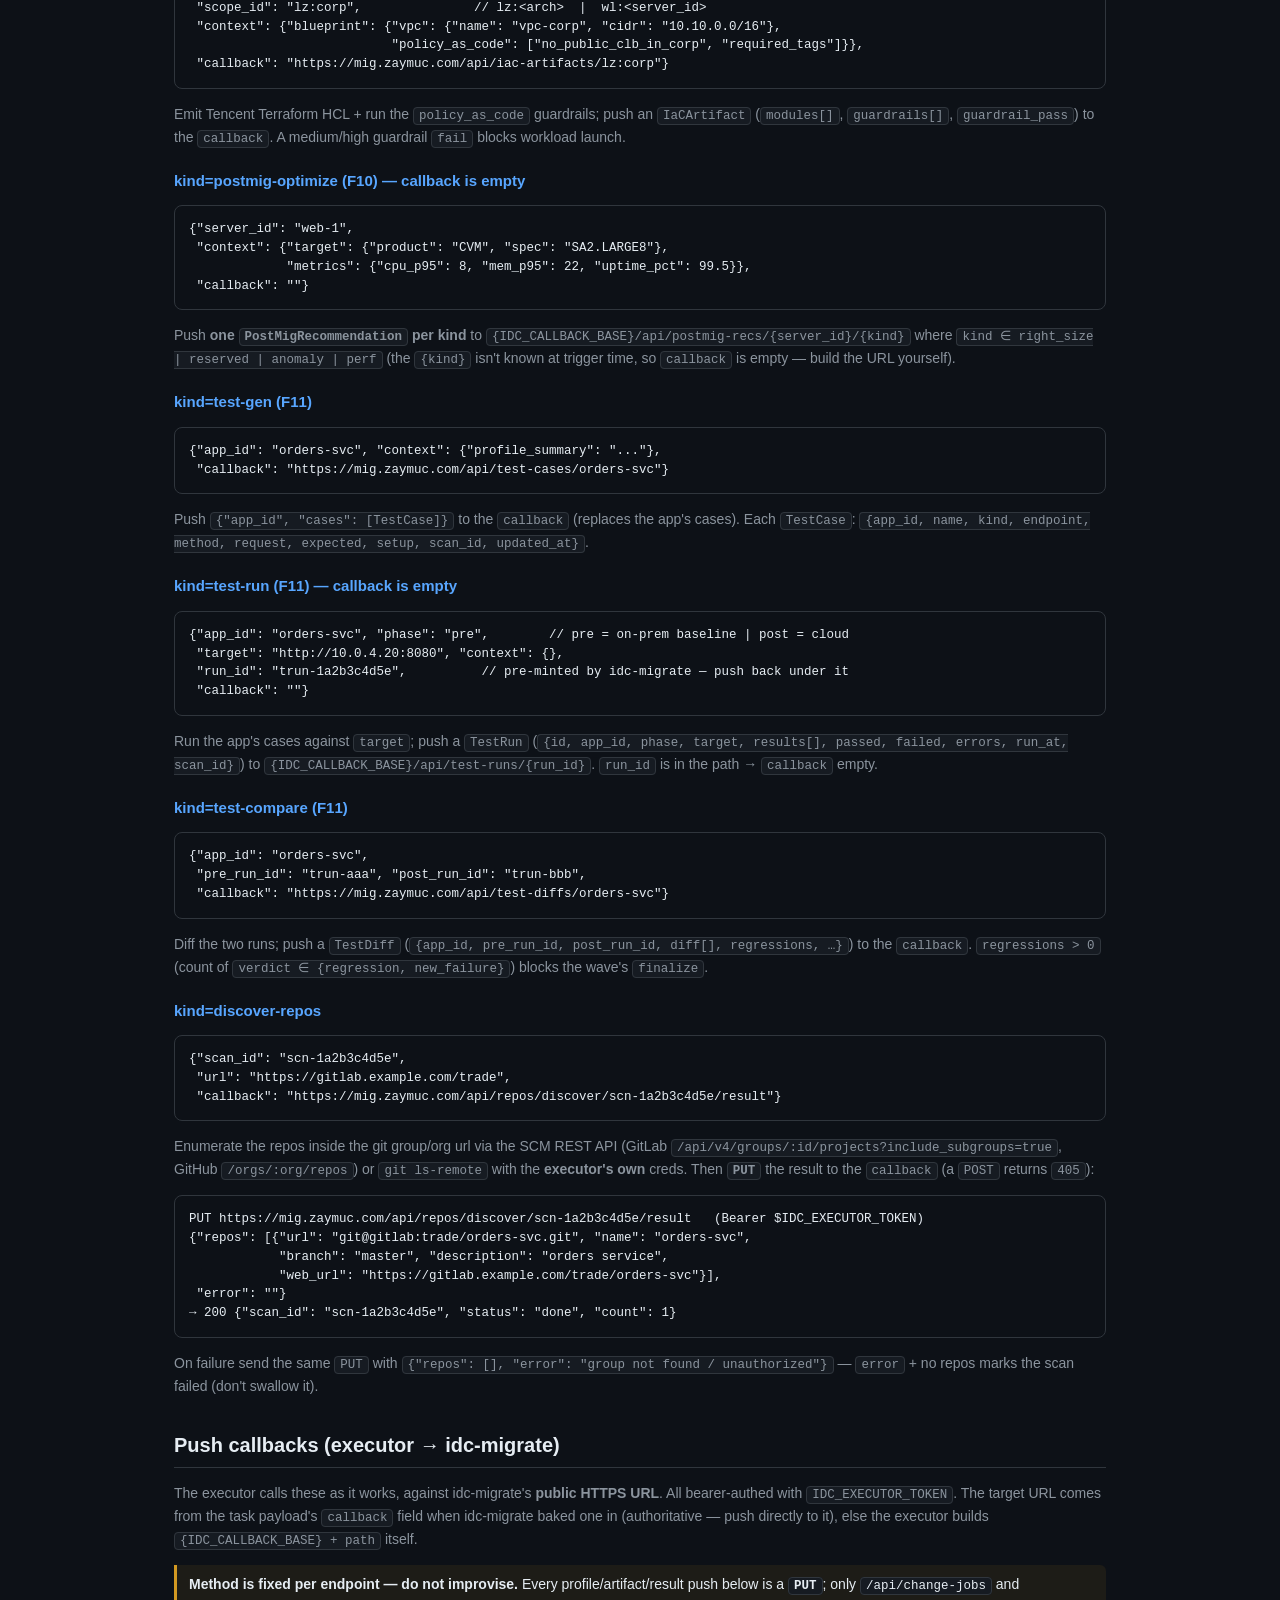
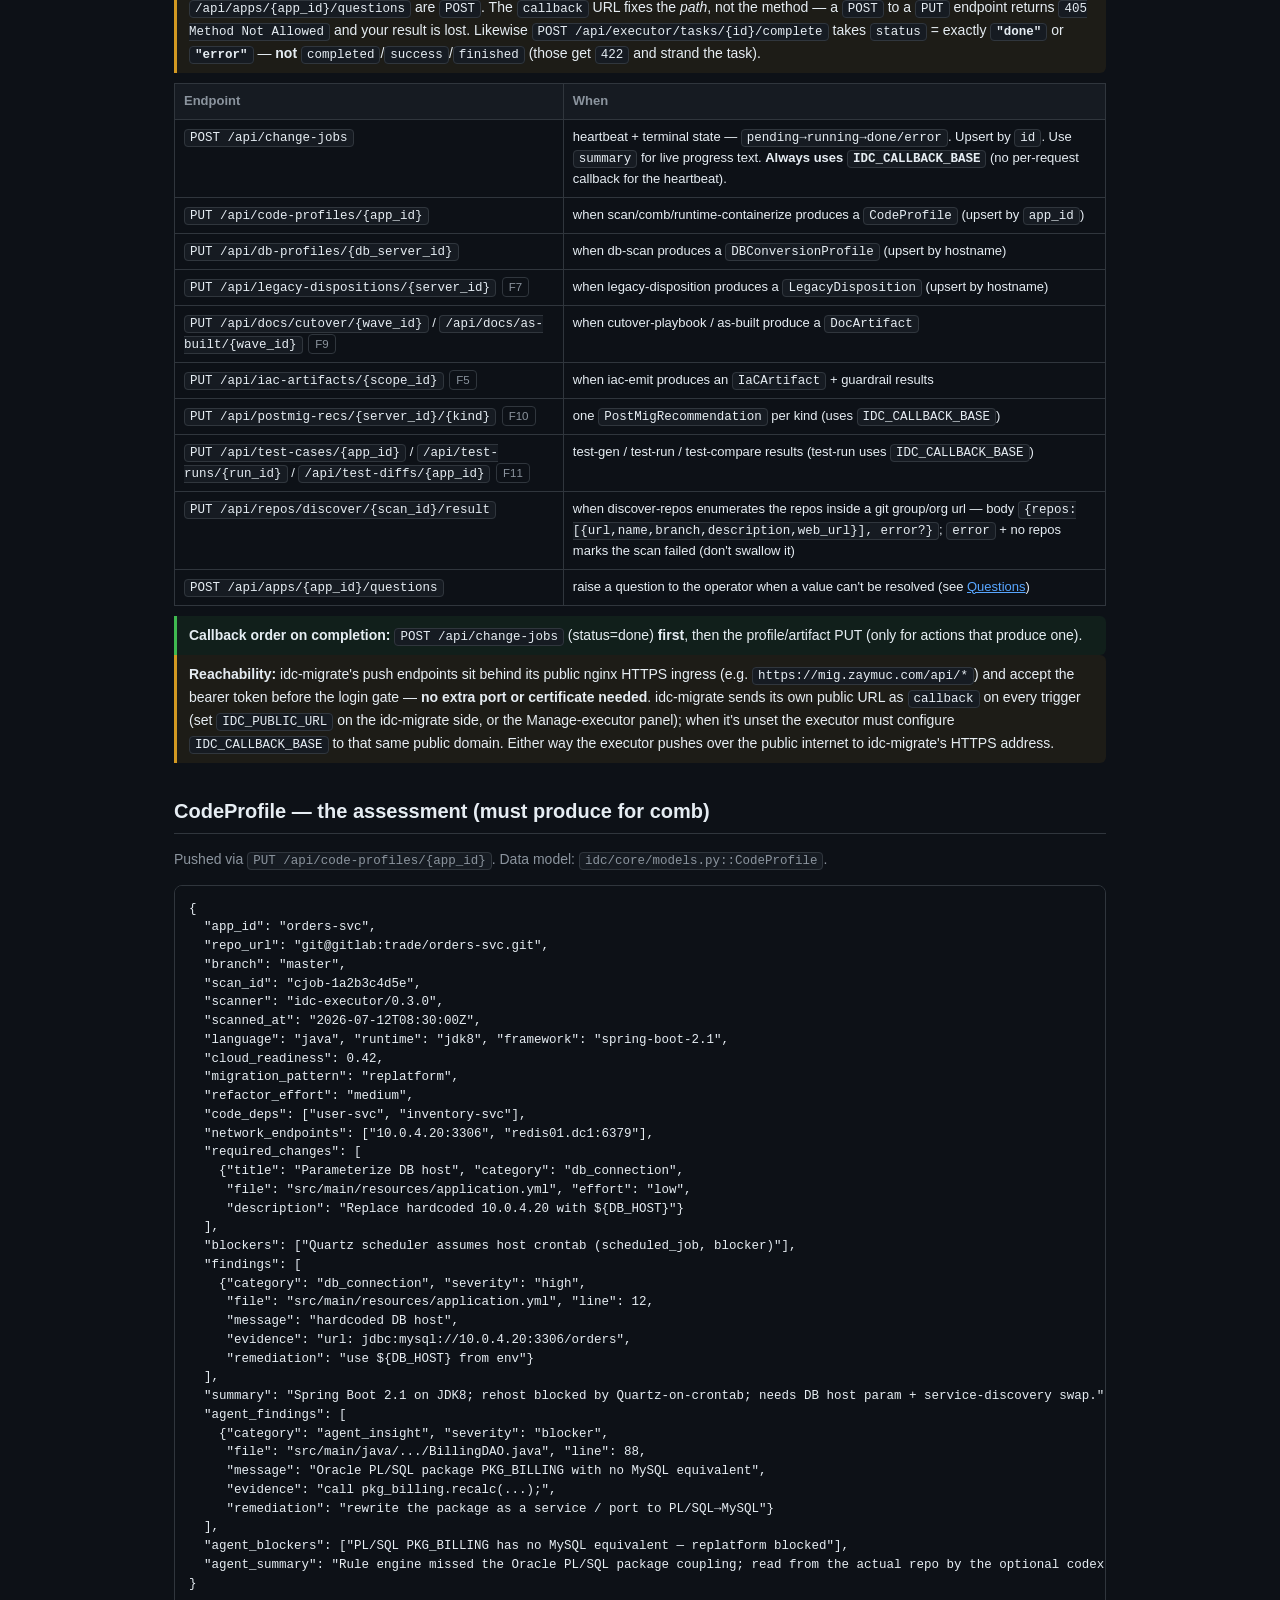
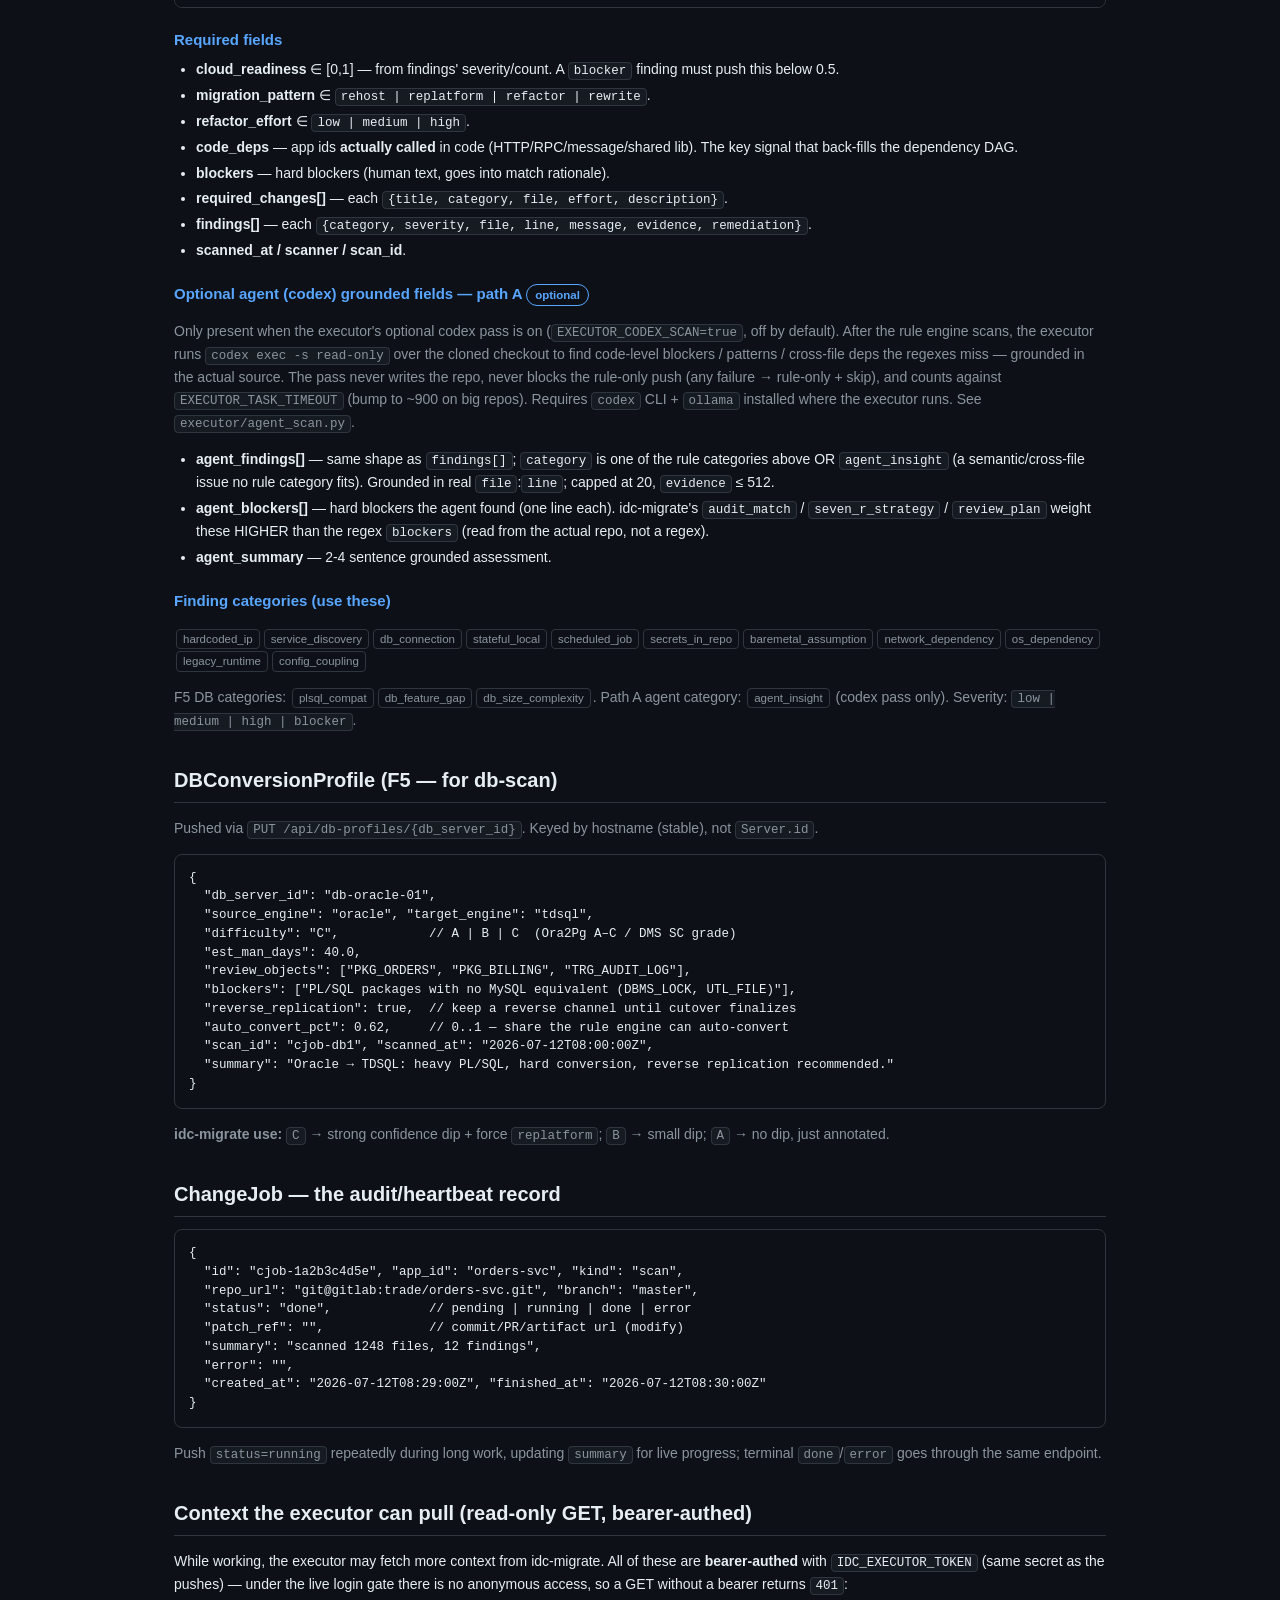
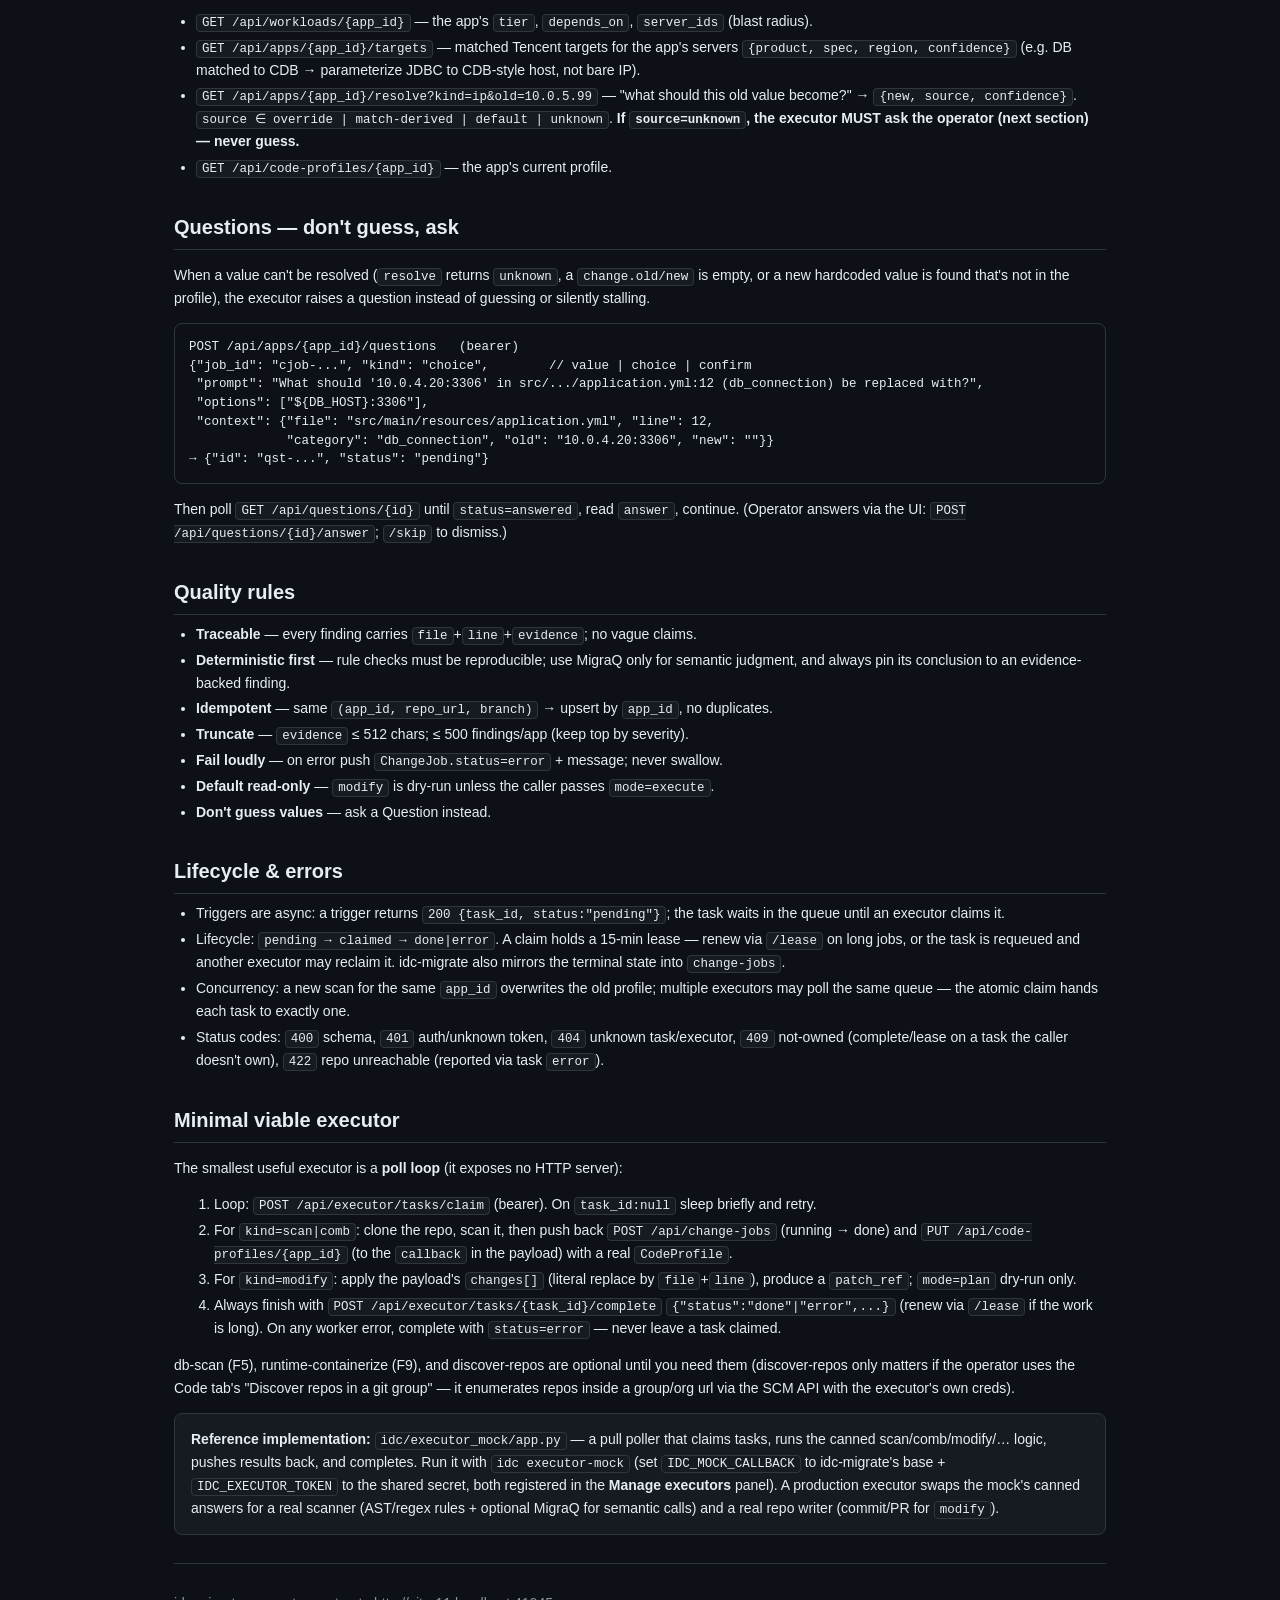
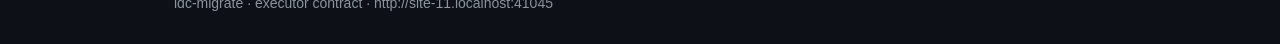
==== commit 0a867c0c: "docs(terminology): standardize executor action vocabulary (scan / analyze / modify) Disambiguate the" ====
--- a/web/executor.html
+++ b/web/executor.html
@@ -381,7 +381,7 @@
     <li>For <code>kind=modify</code>: apply the payload's <code>changes[]</code> (literal replace by <code>file</code>+<code>line</code>), produce a <code>patch_ref</code>; <code>mode=plan</code> dry-run only.</li>
     <li>Always finish with <code>POST /api/executor/tasks/{task_id}/complete</code> <code>{"status":"done"|"error",...}</code> (renew via <code>/lease</code> if the work is long). On any worker error, complete with <code>status=error</code> — never leave a task claimed.</li>
   </ol>
-  <p>db-scan (F5), runtime-containerize (F9), and discover-repos are optional until you need them (discover-repos only matters if the operator uses the Code tab's "Scan a git group" — it enumerates repos inside a group/org url via the SCM API with the executor's own creds).</p>
+  <p>db-scan (F5), runtime-containerize (F9), and discover-repos are optional until you need them (discover-repos only matters if the operator uses the Code tab's "Discover repos in a git group" — it enumerates repos inside a group/org url via the SCM API with the executor's own creds).</p>
   <div class="card"><b>Reference implementation:</b> <code>idc/executor_mock/app.py</code> — a pull poller that claims tasks, runs the canned scan/comb/modify/… logic, pushes results back, and completes. Run it with <code>idc executor-mock</code> (set <code>IDC_MOCK_CALLBACK</code> to idc-migrate's base + <code>IDC_EXECUTOR_TOKEN</code> to the shared secret, both registered in the <b>Manage executors</b> panel). A production executor swaps the mock's canned answers for a real scanner (AST/regex rules + optional MigraQ for semantic calls) and a real repo writer (commit/PR for <code>modify</code>).</div>
 
   <hr/>
